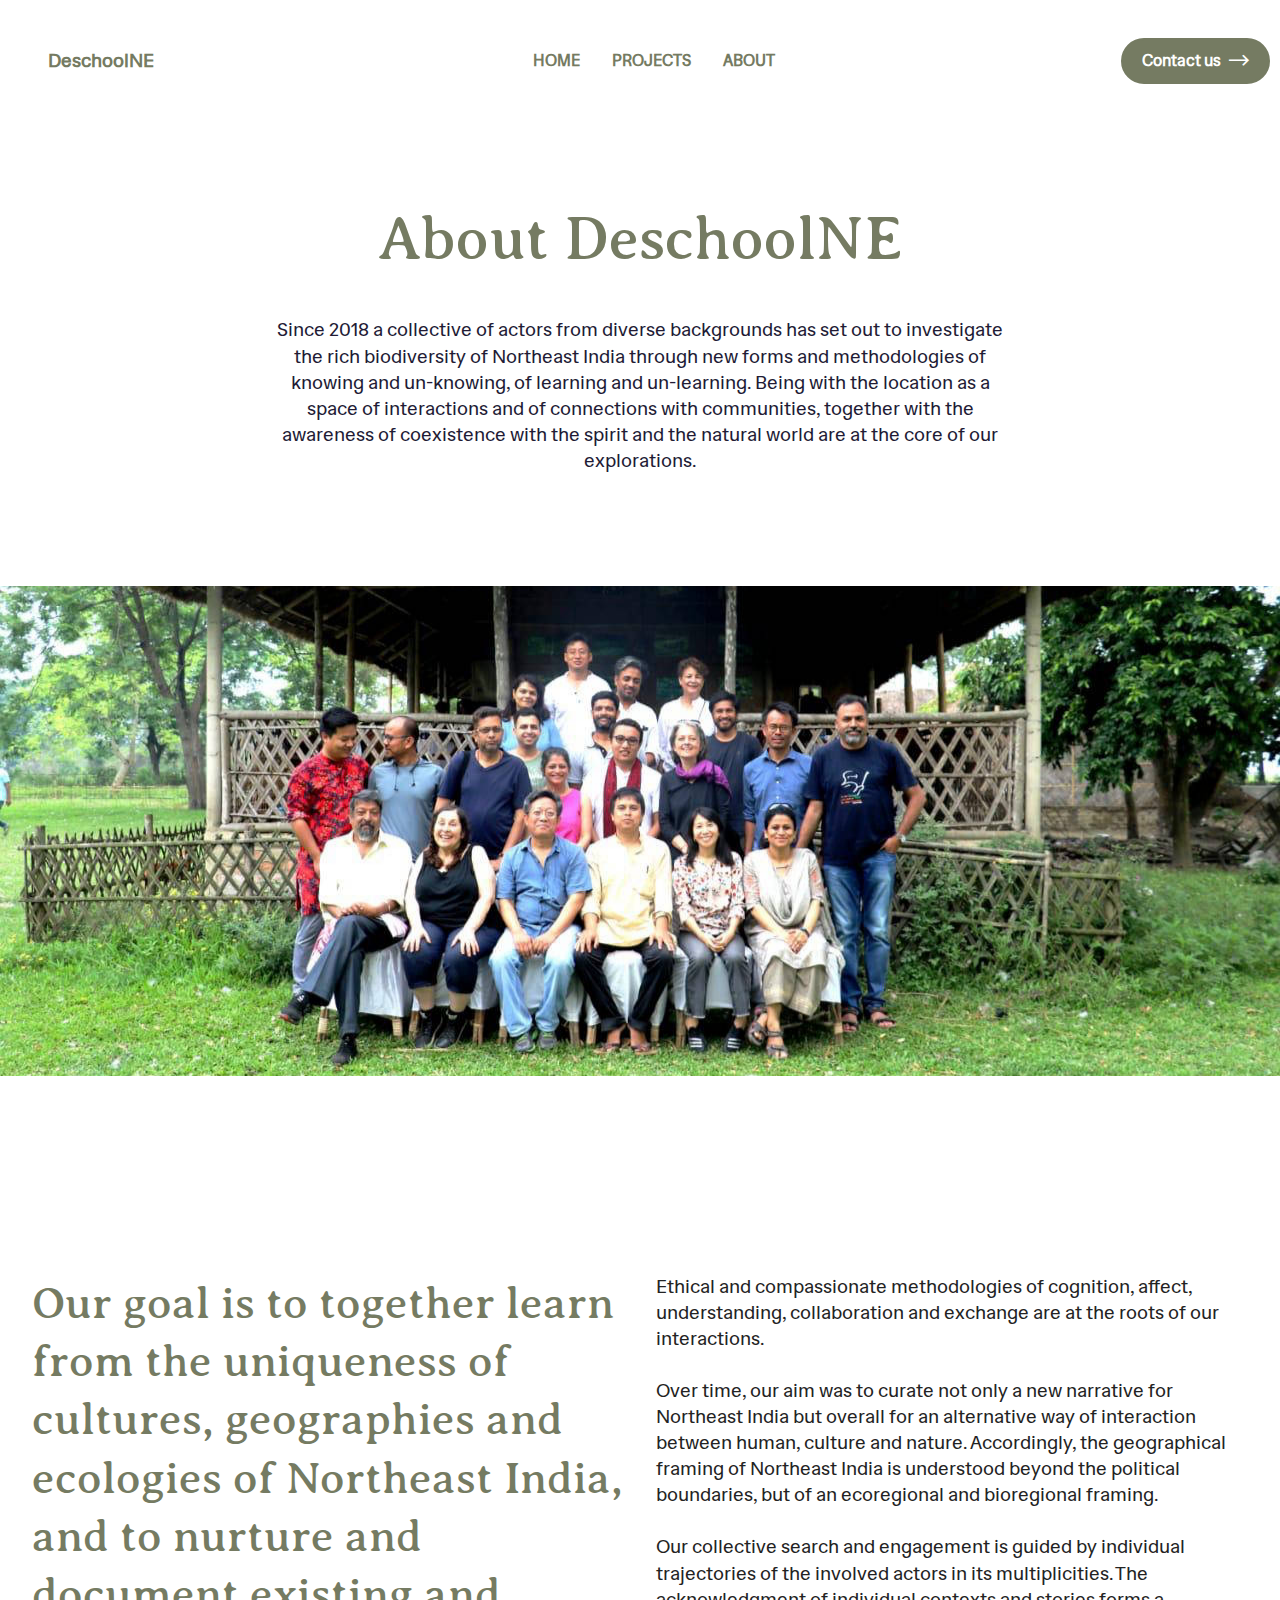
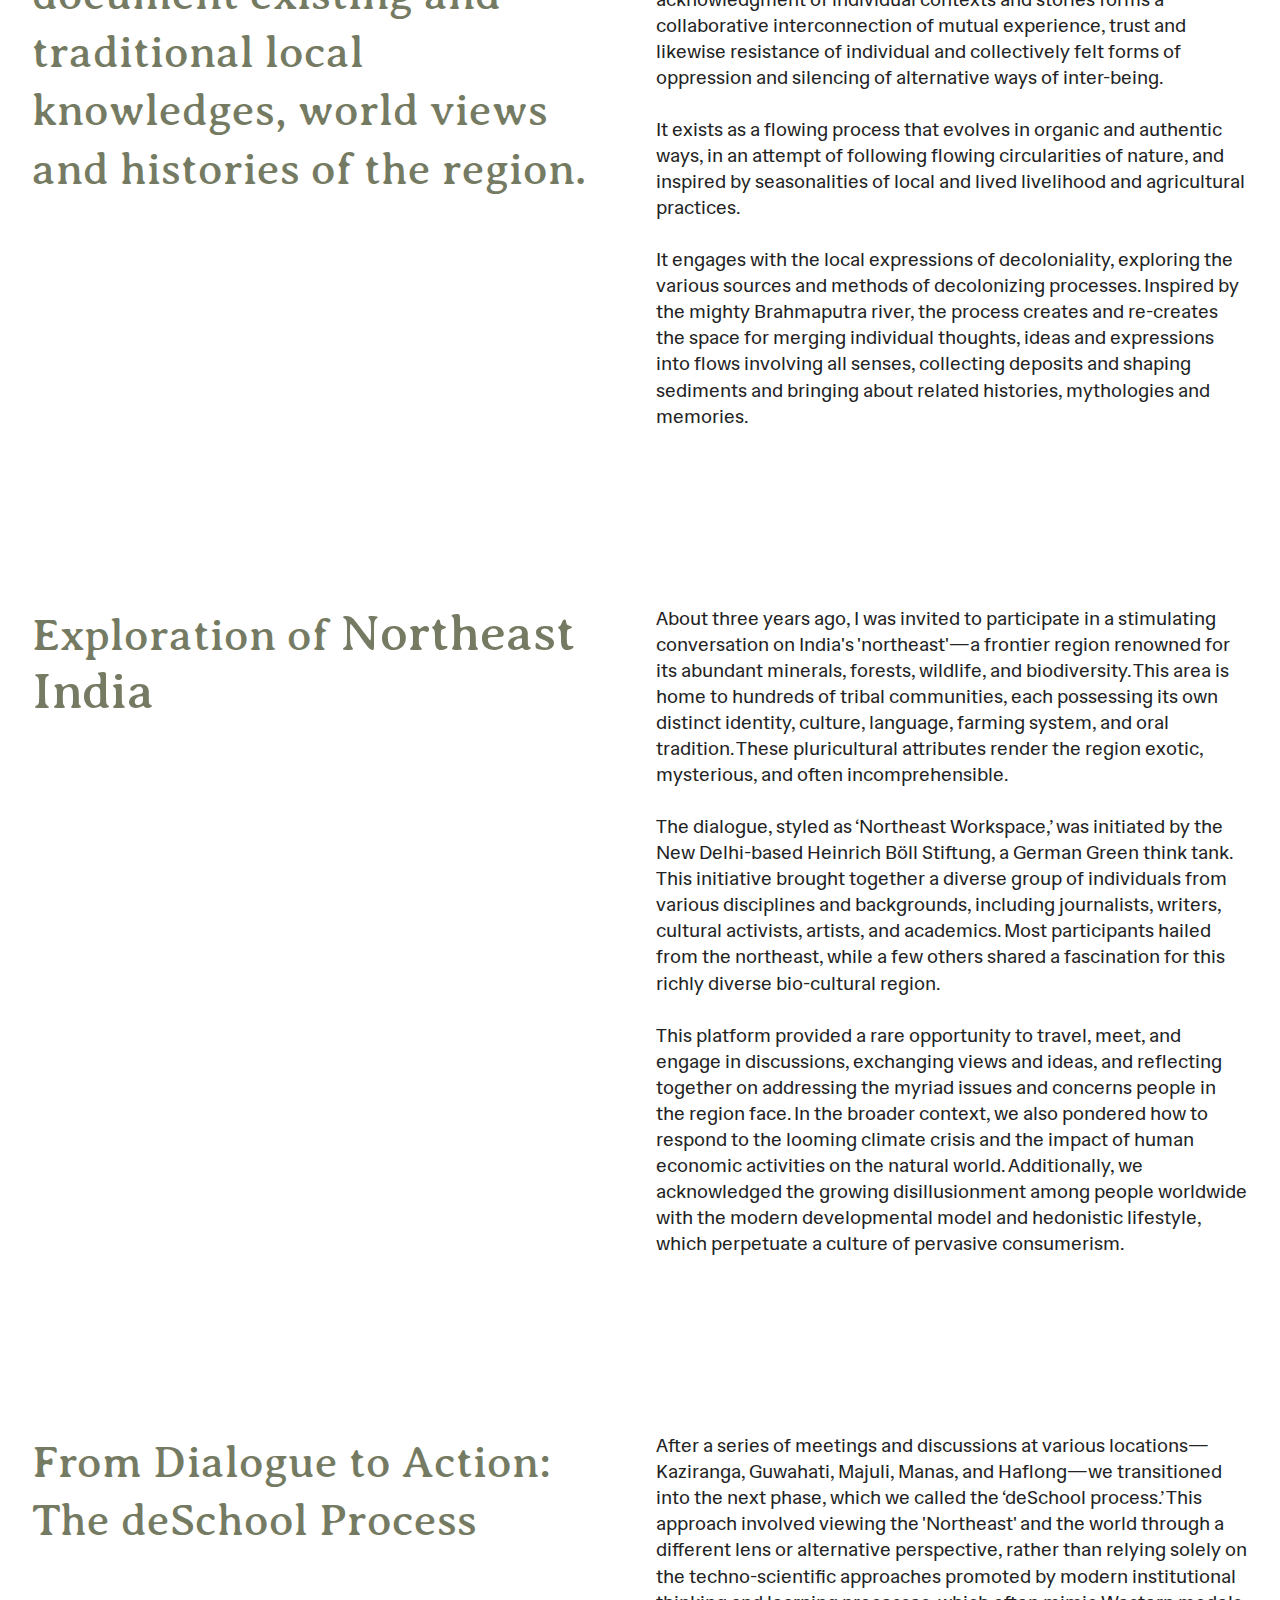
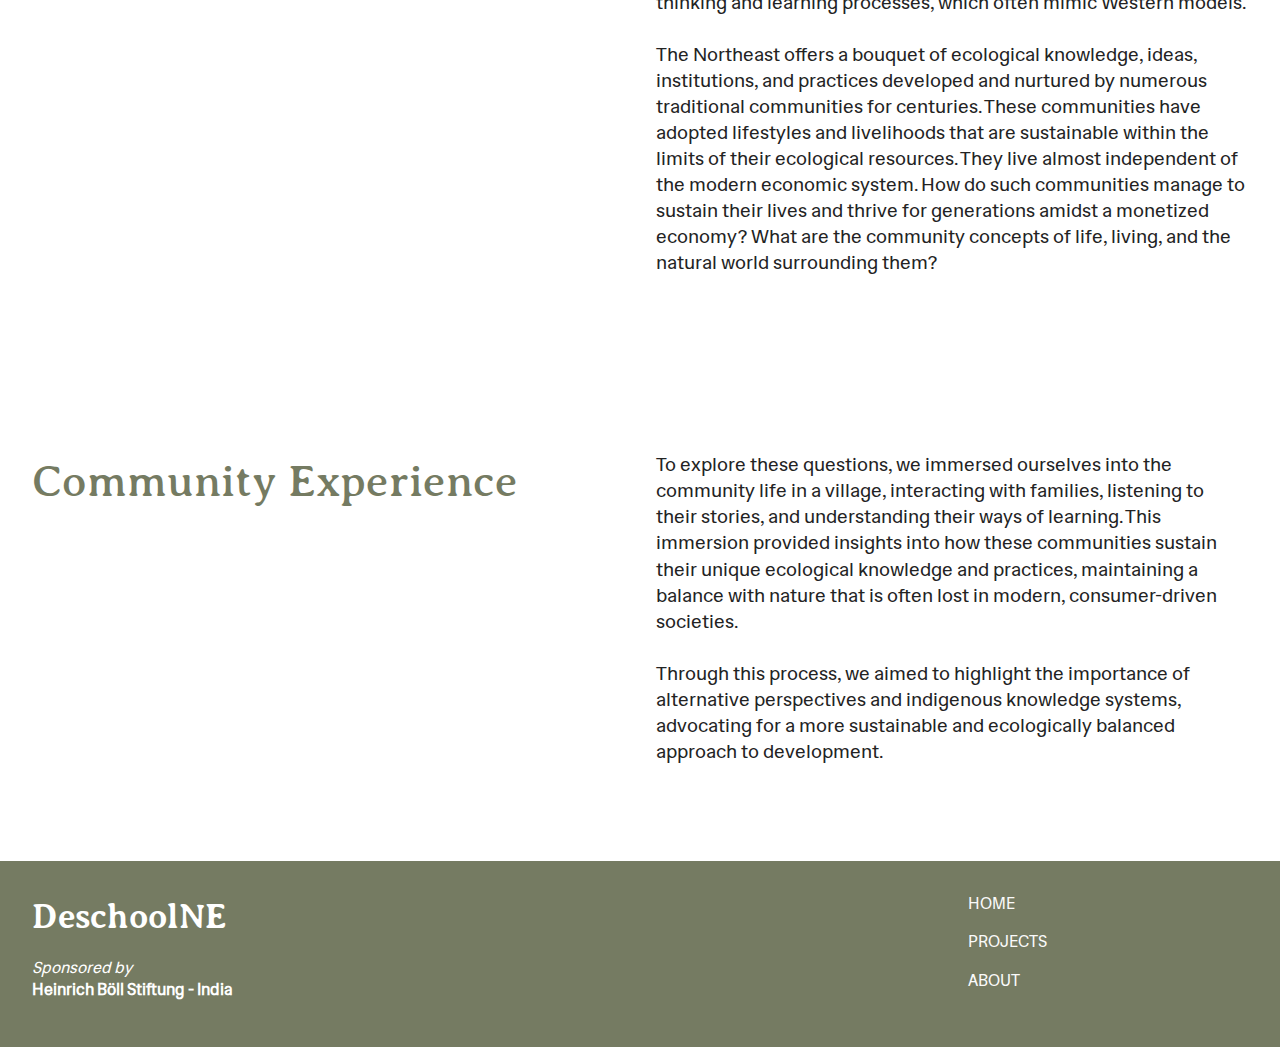
==== about.html @ 97735ce9 "uploaded new changes" ====
<!DOCTYPE html>
<html  >
<head>
  
  <meta charset="UTF-8">
  <meta http-equiv="X-UA-Compatible" content="IE=edge">
  
  <meta name="viewport" content="width=device-width, initial-scale=1, minimum-scale=1">
  <link rel="shortcut icon" href="assets/images/logo.png" type="image/x-icon">
  <meta name="description" content="">
  
  
  <title>About</title>
  <link rel="stylesheet" href="assets/web/assets/mobirise-icons2/mobirise2.css">
  <link rel="stylesheet" href="assets/bootstrap/css/bootstrap.min.css">
  <link rel="stylesheet" href="assets/bootstrap/css/bootstrap-grid.min.css">
  <link rel="stylesheet" href="assets/bootstrap/css/bootstrap-reboot.min.css">
  <link rel="stylesheet" href="assets/parallax/jarallax.css">
  <link rel="stylesheet" href="assets/dropdown/css/style.css">
  <link rel="stylesheet" href="assets/socicon/css/styles.css">
  <link rel="stylesheet" href="assets/theme/css/style.css">
  <link rel="preload" href="https://fonts.googleapis.com/css?family=Averia+Serif+Libre:300,300i,400,400i,700,700i&display=swap" as="style" onload="this.onload=null;this.rel='stylesheet'">
  <noscript><link rel="stylesheet" href="https://fonts.googleapis.com/css?family=Averia+Serif+Libre:300,300i,400,400i,700,700i&display=swap"></noscript>
  <link rel="preload" href="https://fonts.googleapis.com/css?family=Hedvig+Letters+Sans:400&display=swap" as="style" onload="this.onload=null;this.rel='stylesheet'">
  <noscript><link rel="stylesheet" href="https://fonts.googleapis.com/css?family=Hedvig+Letters+Sans:400&display=swap"></noscript>
  <link rel="preload" as="style" href="assets/mobirise/css/mbr-additional.css?v=WSShFH"><link rel="stylesheet" href="assets/mobirise/css/mbr-additional.css?v=WSShFH" type="text/css">

  
  
  
</head>
<body>
  
  <section data-bs-version="5.1" class="talkm5 menu menu5 cid-unMEjwubYv" once="menu" id="menu1-1e">
	

	<nav class="navbar navbar-dropdown navbar-expand-lg">
		<div class="container">
			<div class="navbar-brand">
				
				<span class="navbar-caption-wrap"><a class="navbar-caption text-success text-primary display-7" href="index.html">DeschoolNE</a></span>
			</div>
			<button class="navbar-toggler" type="button" data-toggle="collapse" data-bs-toggle="collapse" data-target="#navbarSupportedContent" data-bs-target="#navbarSupportedContent" aria-controls="navbarNavAltMarkup" aria-expanded="false" aria-label="Toggle navigation">
				<div class="hamburger">
					<span></span>
					<span></span>
					<span></span>
					<span></span>
				</div>
			</button>
			<div class="collapse navbar-collapse" id="navbarSupportedContent">
				<ul class="navbar-nav nav-dropdown" data-app-modern-menu="true"><li class="nav-item">
						<a class="nav-link link text-success text-primary display-4" href="index.html">HOME<br></a>
					</li>
					<li class="nav-item">
						<a class="nav-link link text-success text-primary display-4" href="index.html#pricing2-k" aria-expanded="false">PROJECTS</a>
					</li>
					<li class="nav-item">
						<a class="nav-link link text-success text-primary display-4" href="about.html">ABOUT</a>
					</li></ul>
				<div class="navbar-buttons mbr-section-btn"><a class="btn btn-sm btn-success display-4" href="#"><span class="mobi-mbri mobi-mbri-right mbr-iconfont mbr-iconfont-btn"></span> Contact us</a></div>
			</div>
		</div>
	</nav>
</section>

<section data-bs-version="5.1" class="talkm5 header2 cid-unMEjxcVAx" id="header2-1f">
	
	
	
	<div class="container-fluid">
		<div class="row">
			<div class="content-wrap col-12 col-md-12 col-lg-10 col-xl-8">
				<h1 class="mbr-section-title mbr-fonts-style mbr-white mb-5 display-1">About DeschoolNE</h1>
				
				<p class="mbr-fonts-style mbr-text mbr-white mb-4 display-7">
					Since 2018 a collective of actors from diverse backgrounds has set out to investigate the rich biodiversity of Northeast India through new forms and methodologies of knowing and un-knowing, of learning and un-learning.&nbsp;Being with the location as a space of interactions and of connections with communities, together with the awareness of coexistence with the spirit and the natural world are at the core of our explorations.</p>
				
			</div>
		</div>
	</div>
</section>

<section data-bs-version="5.1" class="header16 cid-unMGIbkexO mbr-parallax-background" id="header17-22">
  
  
  <div class="container-fluid">
    <div class="row">
      <div class="content-wrap col-12 col-md-10">
        
        
        
        
      </div>
    </div>
  </div>
</section>

<section data-bs-version="5.1" class="content10 cid-unMFx2NEsP" id="content10-21">
    
    <div class="container-fluid">
        <div class="row justify-content-center">
            <div class="col-12 col-md">
                
                <h6 class="mbr-section-subtitle mbr-fonts-style mb-4 display-2">Our goal is to together learn from the uniqueness of cultures, geographies and ecologies of Northeast India, and to nurture and document existing and traditional local knowledges, world views and histories of the region.&nbsp;</h6>
            </div>
            <div class="col-md-12 col-lg-6">
                <p class="mbr-text mbr-fonts-style display-7">Ethical and compassionate methodologies of cognition, affect, understanding, collaboration and exchange are at the roots of our interactions. <br><br>Over time, our aim was to curate not only a new narrative for Northeast India but overall for an alternative way of interaction between human, culture and nature. Accordingly, the geographical framing of Northeast India is understood beyond the political boundaries, but of an ecoregional and bioregional framing.&nbsp;<br><br>Our collective search and engagement is guided by individual trajectories of the involved actors in its multiplicities. The acknowledgment of individual contexts and stories forms a collaborative interconnection of mutual experience, trust and likewise resistance of individual and collectively felt forms of oppression and silencing of alternative ways of inter-being. <br><br>It exists as a flowing process that evolves in organic and authentic ways, in an attempt of following flowing circularities of nature, and inspired by seasonalities of local and lived livelihood and agricultural practices. <br><br>It engages with the local expressions of decoloniality, exploring the various sources and methods of decolonizing processes. Inspired by the mighty Brahmaputra river, the process creates and re-creates the space for merging individual thoughts, ideas and expressions into flows involving all senses, collecting deposits and shaping sediments and bringing about related histories, mythologies and memories.<br></p>
            </div>
        </div>
    </div>
</section>

<section data-bs-version="5.1" class="content10 cid-unN8l5dOxV" id="content10-24">
    
    <div class="container-fluid">
        <div class="row justify-content-center">
            <div class="col-12 col-md">
                
                <h6 class="mbr-section-subtitle mbr-fonts-style mb-4 display-2"><div>Exploration of&nbsp;<span style="font-size: 3.2rem;">Northeast India</span></div><br><div><span style="font-size: 3.2rem;"><br></span></div></h6>
            </div>
            <div class="col-md-12 col-lg-6">
                <p class="mbr-text mbr-fonts-style display-7">About three years ago, I was invited to participate in a stimulating conversation on India's 'northeast'—a frontier region renowned for its abundant minerals, forests, wildlife, and biodiversity. This area is home to hundreds of tribal communities, each possessing its own distinct identity, culture, language, farming system, and oral tradition. These pluricultural attributes render the region exotic, mysterious, and often incomprehensible.<br><br>The dialogue, styled as ‘Northeast Workspace,’ was initiated by the New Delhi-based Heinrich Böll Stiftung, a German Green think tank. This initiative brought together a diverse group of individuals from various disciplines and backgrounds, including journalists, writers, cultural activists, artists, and academics. Most participants hailed from the northeast, while a few others shared a fascination for this richly diverse bio-cultural region.<br><br>This platform provided a rare opportunity to travel, meet, and engage in discussions, exchanging views and ideas, and reflecting together on addressing the myriad issues and concerns people in the region face. In the broader context, we also pondered how to respond to the looming climate crisis and the impact of human economic activities on the natural world. Additionally, we acknowledged the growing disillusionment among people worldwide with the modern developmental model and hedonistic lifestyle, which perpetuate a culture of pervasive consumerism.<br></p>
            </div>
        </div>
    </div>
</section>

<section data-bs-version="5.1" class="content10 cid-unNZJAFTvE" id="content10-26">
    
    <div class="container-fluid">
        <div class="row justify-content-center">
            <div class="col-12 col-md">
                
                <h6 class="mbr-section-subtitle mbr-fonts-style mb-4 display-2">From Dialogue to Action: <br>The deSchool Process</h6>
            </div>
            <div class="col-md-12 col-lg-6">
                <p class="mbr-text mbr-fonts-style display-7">After a series of meetings and discussions at various locations—Kaziranga, Guwahati, Majuli, Manas, and Haflong—we transitioned into the next phase, which we called the ‘deSchool process.’ This approach involved viewing the 'Northeast' and the world through a different lens or alternative perspective, rather than relying solely on the techno-scientific approaches promoted by modern institutional thinking and learning processes, which often mimic Western models.<br><br>The Northeast offers a bouquet of ecological knowledge, ideas, institutions, and practices developed and nurtured by numerous traditional communities for centuries. These communities have adopted lifestyles and livelihoods that are sustainable within the limits of their ecological resources. They live almost independent of the modern economic system. How do such communities manage to sustain their lives and thrive for generations amidst a monetized economy? What are the community concepts of life, living, and the natural world surrounding them?<br></p>
            </div>
        </div>
    </div>
</section>

<section data-bs-version="5.1" class="content10 cid-unO00H7Xbt" id="content10-27">
    
    <div class="container-fluid">
        <div class="row justify-content-center">
            <div class="col-12 col-md">
                
                <h6 class="mbr-section-subtitle mbr-fonts-style mb-4 display-2">Community Experience</h6>
            </div>
            <div class="col-md-12 col-lg-6">
                <p class="mbr-text mbr-fonts-style display-7">To explore these questions, we immersed ourselves into the community life in a village, interacting with families, listening to their stories, and understanding their ways of learning. This immersion provided insights into how these communities sustain their unique ecological knowledge and practices, maintaining a balance with nature that is often lost in modern, consumer-driven societies.<br><br>Through this process, we aimed to highlight the importance of alternative perspectives and indigenous knowledge systems, advocating for a more sustainable and ecologically balanced approach to development.<br></p>
            </div>
        </div>
    </div>
</section>

<section data-bs-version="5.1" class="talkm5 footer1 cid-unMEjAmW4T" once="footers" id="footer1-1o">

	

	
	

	<div class="container-fluid">
		<div class="row">
			<div class="col-12 col-lg-3 col-md-6 card">
				<div class="content-wrapper">
					<div class="title-wrapper">
						<div class="title-wrap">
							
							<h2 class="mbr-section-title mbr-fonts-style display-5">
								<strong>DeschoolNE</strong></h2>
						</div>
					</div>
					<p class="copyright mbr-fonts-style display-4"><em>Sponsored by</em>&nbsp;&nbsp;<br><strong>Heinrich Böll Stiftung - India</strong></p>
				</div>
				<div class="social-wrapper">
					<div class="social-wrap">
						
						
						
						
					</div>
				</div>
			</div>
			<div class="col-12 col-lg-3 col-md-6">
				<div class="list-wrapper">
					
					<ul class="list mbr-fonts-style display-4">
						<li class="item-wrap"><br></li>
					</ul>
				</div>
			</div>
			<div class="col-12 col-lg-3 col-md-6">
				<div class="list-wrapper">
					
					<ul class="list mbr-fonts-style display-4">
						<li class="item-wrap"><br></li>
					</ul>
				</div>
			</div>
			<div class="col-12 col-lg-3 col-md-6">
				<div class="list-wrapper">
					
					<ul class="list mbr-fonts-style display-4">
						<li class="item-wrap"><a href="index.html" class="text-white">HOME</a> </li><li class="item-wrap">       <a href="index.html#pricing2-k" class="text-white">PROJECTS</a> </li><li class="item-wrap">     <a href="about.html" class="text-white">ABOUT </a></li><li class="item-wrap"><br></li>
					</ul>
				</div>
			</div>

		</div>
	</div>
</section>


<script src="assets/bootstrap/js/bootstrap.bundle.min.js"></script>
  <script src="assets/parallax/jarallax.js"></script>
  <script src="assets/smoothscroll/smooth-scroll.js"></script>
  <script src="assets/ytplayer/index.js"></script>
  <script src="assets/dropdown/js/navbar-dropdown.js"></script>
  <script src="assets/theme/js/script.js"></script>
  
  
  
</body>
</html>
---- assets/web/assets/mobirise-icons2/mobirise2.css ----
@font-face {
  font-family: 'Moririse2';
  font-display: swap;
  src:  url('mobirise2.eot?f2bix4');
  src:  url('mobirise2.eot?f2bix4#iefix') format('embedded-opentype'),
    url('mobirise2.ttf?f2bix4') format('truetype'),
    url('mobirise2.woff?f2bix4') format('woff'),
    url('mobirise2.svg?f2bix4#mobirise2') format('svg');
  font-weight: normal;
  font-style: normal;
}

[class^="mobi-"], [class*=" mobi-"] {
  /* use !important to prevent issues with browser extensions that change fonts */
  font-family: 'Moririse2' !important;
  speak: none;
  font-style: normal;
  font-weight: normal;
  font-variant: normal;
  text-transform: none;
  line-height: 1;

  /* Better Font Rendering =========== */
  -webkit-font-smoothing: antialiased;
  -moz-osx-font-smoothing: grayscale;
}

.mobi-mbri-add-submenu:before {
  content: "\e900";
}
.mobi-mbri-alert:before {
  content: "\e901";
}
.mobi-mbri-align-center:before {
  content: "\e902";
}
.mobi-mbri-align-justify:before {
  content: "\e903";
}
.mobi-mbri-align-left:before {
  content: "\e904";
}
.mobi-mbri-align-right:before {
  content: "\e905";
}
.mobi-mbri-android:before {
  content: "\e906";
}
.mobi-mbri-apple:before {
  content: "\e907";
}
.mobi-mbri-arrow-down:before {
  content: "\e908";
}
.mobi-mbri-arrow-next:before {
  content: "\e909";
}
.mobi-mbri-arrow-prev:before {
  content: "\e90a";
}
.mobi-mbri-arrow-up:before {
  content: "\e90b";
}
.mobi-mbri-bold:before {
  content: "\e90c";
}
.mobi-mbri-bookmark:before {
  content: "\e90d";
}
.mobi-mbri-bootstrap:before {
  content: "\e90e";
}
.mobi-mbri-briefcase:before {
  content: "\e90f";
}
.mobi-mbri-browse:before {
  content: "\e910";
}
.mobi-mbri-bulleted-list:before {
  content: "\e911";
}
.mobi-mbri-calendar:before {
  content: "\e912";
}
.mobi-mbri-camera:before {
  content: "\e913";
}
.mobi-mbri-cart-add:before {
  content: "\e914";
}
.mobi-mbri-cart-full:before {
  content: "\e915";
}
.mobi-mbri-cash:before {
  content: "\e916";
}
.mobi-mbri-change-style:before {
  content: "\e917";
}
.mobi-mbri-chat:before {
  content: "\e918";
}
.mobi-mbri-clock:before {
  content: "\e919";
}
.mobi-mbri-close:before {
  content: "\e91a";
}
.mobi-mbri-cloud:before {
  content: "\e91b";
}
.mobi-mbri-code:before {
  content: "\e91c";
}
.mobi-mbri-contact-form:before {
  content: "\e91d";
}
.mobi-mbri-credit-card:before {
  content: "\e91e";
}
.mobi-mbri-cursor-click:before {
  content: "\e91f";
}
.mobi-mbri-cust-feedback:before {
  content: "\e920";
}
.mobi-mbri-database:before {
  content: "\e921";
}
.mobi-mbri-delivery:before {
  content: "\e922";
}
.mobi-mbri-desktop:before {
  content: "\e923";
}
.mobi-mbri-devices:before {
  content: "\e924";
}
.mobi-mbri-down:before {
  content: "\e925";
}
.mobi-mbri-download-2:before {
  content: "\e926";
}
.mobi-mbri-download:before {
  content: "\e927";
}
.mobi-mbri-drag-n-drop-2:before {
  content: "\e928";
}
.mobi-mbri-drag-n-drop:before {
  content: "\e929";
}
.mobi-mbri-edit-2:before {
  content: "\e92a";
}
.mobi-mbri-edit:before {
  content: "\e92b";
}
.mobi-mbri-error:before {
  content: "\e92c";
}
.mobi-mbri-extension:before {
  content: "\e92d";
}
.mobi-mbri-features:before {
  content: "\e92e";
}
.mobi-mbri-file:before {
  content: "\e92f";
}
.mobi-mbri-flag:before {
  content: "\e930";
}
.mobi-mbri-folder:before {
  content: "\e931";
}
.mobi-mbri-gift:before {
  content: "\e932";
}
.mobi-mbri-github:before {
  content: "\e933";
}
.mobi-mbri-globe-2:before {
  content: "\e934";
}
.mobi-mbri-globe:before {
  content: "\e935";
}
.mobi-mbri-growing-chart:before {
  content: "\e936";
}
.mobi-mbri-hearth:before {
  content: "\e937";
}
.mobi-mbri-help:before {
  content: "\e938";
}
.mobi-mbri-home:before {
  content: "\e939";
}
.mobi-mbri-hot-cup:before {
  content: "\e93a";
}
.mobi-mbri-idea:before {
  content: "\e93b";
}
.mobi-mbri-image-gallery:before {
  content: "\e93c";
}
.mobi-mbri-image-slider:before {
  content: "\e93d";
}
.mobi-mbri-info:before {
  content: "\e93e";
}
.mobi-mbri-italic:before {
  content: "\e93f";
}
.mobi-mbri-key:before {
  content: "\e940";
}
.mobi-mbri-laptop:before {
  content: "\e941";
}
.mobi-mbri-layers:before {
  content: "\e942";
}
.mobi-mbri-left-right:before {
  content: "\e943";
}
.mobi-mbri-left:before {
  content: "\e944";
}
.mobi-mbri-letter:before {
  content: "\e945";
}
.mobi-mbri-like:before {
  content: "\e946";
}
.mobi-mbri-link:before {
  content: "\e947";
}
.mobi-mbri-lock:before {
  content: "\e948";
}
.mobi-mbri-login:before {
  content: "\e949";
}
.mobi-mbri-logout:before {
  content: "\e94a";
}
.mobi-mbri-magic-stick:before {
  content: "\e94b";
}
.mobi-mbri-map-pin:before {
  content: "\e94c";
}
.mobi-mbri-menu:before {
  content: "\e94d";
}
.mobi-mbri-mobile-2:before {
  content: "\e94e";
}
.mobi-mbri-mobile-horizontal:before {
  content: "\e94f";
}
.mobi-mbri-mobile:before {
  content: "\e950";
}
.mobi-mbri-mobirise:before {
  content: "\e951";
}
.mobi-mbri-more-horizontal:before {
  content: "\e952";
}
.mobi-mbri-more-vertical:before {
  content: "\e953";
}
.mobi-mbri-music:before {
  content: "\e954";
}
.mobi-mbri-new-file:before {
  content: "\e955";
}
.mobi-mbri-numbered-list:before {
  content: "\e956";
}
.mobi-mbri-opened-folder:before {
  content: "\e957";
}
.mobi-mbri-pages:before {
  content: "\e958";
}
.mobi-mbri-paper-plane:before {
  content: "\e959";
}
.mobi-mbri-paperclip:before {
  content: "\e95a";
}
.mobi-mbri-phone:before {
  content: "\e95b";
}
.mobi-mbri-photo:before {
  content: "\e95c";
}
.mobi-mbri-photos:before {
  content: "\e95d";
}
.mobi-mbri-pin:before {
  content: "\e95e";
}
.mobi-mbri-play:before {
  content: "\e95f";
}
.mobi-mbri-plus:before {
  content: "\e960";
}
.mobi-mbri-preview:before {
  content: "\e961";
}
.mobi-mbri-print:before {
  content: "\e962";
}
.mobi-mbri-protect:before {
  content: "\e963";
}
.mobi-mbri-question:before {
  content: "\e964";
}
.mobi-mbri-quote-left:before {
  content: "\e965";
}
.mobi-mbri-quote-right:before {
  content: "\e966";
}
.mobi-mbri-redo:before {
  content: "\e967";
}
.mobi-mbri-refresh:before {
  content: "\e968";
}
.mobi-mbri-responsive-2:before {
  content: "\e969";
}
.mobi-mbri-responsive:before {
  content: "\e96a";
}
.mobi-mbri-right:before {
  content: "\e96b";
}
.mobi-mbri-rocket:before {
  content: "\e96c";
}
.mobi-mbri-sad-face:before {
  content: "\e96d";
}
.mobi-mbri-sale:before {
  content: "\e96e";
}
.mobi-mbri-save:before {
  content: "\e96f";
}
.mobi-mbri-search:before {
  content: "\e970";
}
.mobi-mbri-setting-2:before {
  content: "\e971";
}
.mobi-mbri-setting-3:before {
  content: "\e972";
}
.mobi-mbri-setting:before {
  content: "\e973";
}
.mobi-mbri-share:before {
  content: "\e974";
}
.mobi-mbri-shopping-bag:before {
  content: "\e975";
}
.mobi-mbri-shopping-basket:before {
  content: "\e976";
}
.mobi-mbri-shopping-cart:before {
  content: "\e977";
}
.mobi-mbri-sites:before {
  content: "\e978";
}
.mobi-mbri-smile-face:before {
  content: "\e979";
}
.mobi-mbri-speed:before {
  content: "\e97a";
}
.mobi-mbri-star:before {
  content: "\e97b";
}
.mobi-mbri-success:before {
  content: "\e97c";
}
.mobi-mbri-sun:before {
  content: "\e97d";
}
.mobi-mbri-sun2:before {
  content: "\e97e";
}
.mobi-mbri-tablet-vertical:before {
  content: "\e97f";
}
.mobi-mbri-tablet:before {
  content: "\e980";
}
.mobi-mbri-target:before {
  content: "\e981";
}
.mobi-mbri-timer:before {
  content: "\e982";
}
.mobi-mbri-to-ftp:before {
  content: "\e983";
}
.mobi-mbri-to-local-drive:before {
  content: "\e984";
}
.mobi-mbri-touch-swipe:before {
  content: "\e985";
}
.mobi-mbri-touch:before {
  content: "\e986";
}
.mobi-mbri-trash:before {
  content: "\e987";
}
.mobi-mbri-underline:before {
  content: "\e988";
}
.mobi-mbri-undo:before {
  content: "\e989";
}
.mobi-mbri-unlink:before {
  content: "\e98a";
}
.mobi-mbri-unlock:before {
  content: "\e98b";
}
.mobi-mbri-up-down:before {
  content: "\e98c";
}
.mobi-mbri-up:before {
  content: "\e98d";
}
.mobi-mbri-update:before {
  content: "\e98e";
}
.mobi-mbri-upload-2:before {
  content: "\e98f";
}
.mobi-mbri-upload:before {
  content: "\e990";
}
.mobi-mbri-user-2:before {
  content: "\e991";
}
.mobi-mbri-user:before {
  content: "\e992";
}
.mobi-mbri-users:before {
  content: "\e993";
}
.mobi-mbri-video-play:before {
  content: "\e994";
}
.mobi-mbri-video:before {
  content: "\e995";
}
.mobi-mbri-watch:before {
  content: "\e996";
}
.mobi-mbri-website-theme-2:before {
  content: "\e997";
}
.mobi-mbri-website-theme:before {
  content: "\e998";
}
.mobi-mbri-wifi:before {
  content: "\e999";
}
.mobi-mbri-windows:before {
  content: "\e99a";
}
.mobi-mbri-zoom-in:before {
  content: "\e99b";
}
.mobi-mbri-zoom-out:before {
  content: "\e99c";
}
---- assets/parallax/jarallax.css ----
.jarallax {
    position: relative;
    z-index: 0;
}
.jarallax > .jarallax-img {
    position: absolute;
    object-fit: cover;
    /* support for plugin https://github.com/bfred-it/object-fit-images */
    font-family: 'object-fit: cover;';
    top: 0;
    left: 0;
    width: 100%;
    height: 100%;
    z-index: -1;
}
---- assets/dropdown/css/style.css ----
.navbar-dropdown {
  left: 0;
  padding: 0;
  position: absolute;
  right: 0;
  top: 0;
  transition: all 0.45s ease;
  z-index: 1030;
  background: #282828; }
  .navbar-dropdown .navbar-logo {
    margin-right: 0.8rem;
    transition: margin 0.3s ease-in-out;
    vertical-align: middle; }
    .navbar-dropdown .navbar-logo img {
      height: 3.125rem;
      transition: all 0.3s ease-in-out; }
    .navbar-dropdown .navbar-logo.mbr-iconfont {
      font-size: 3.125rem;
      line-height: 3.125rem; }
  .navbar-dropdown .navbar-caption {
    font-weight: 700;
    white-space: normal;
    vertical-align: -4px;
    line-height: 3.125rem !important; }
    .navbar-dropdown .navbar-caption, .navbar-dropdown .navbar-caption:hover {
      color: inherit;
      text-decoration: none; }
  .navbar-dropdown .mbr-iconfont + .navbar-caption {
    vertical-align: -1px; }
  .navbar-dropdown.navbar-fixed-top {
    position: fixed; }
  .navbar-dropdown .navbar-brand span {
    vertical-align: -4px; }
  .navbar-dropdown.bg-color.transparent {
    background: none; }
  .navbar-dropdown.navbar-short .navbar-brand {
    padding: 0.625rem 0; }
    .navbar-dropdown.navbar-short .navbar-brand span {
      vertical-align: -1px; }
  .navbar-dropdown.navbar-short .navbar-caption {
    line-height: 2.375rem !important;
    vertical-align: -2px; }
  .navbar-dropdown.navbar-short .navbar-logo {
    margin-right: 0.5rem; }
    .navbar-dropdown.navbar-short .navbar-logo img {
      height: 2.375rem; }
    .navbar-dropdown.navbar-short .navbar-logo.mbr-iconfont {
      font-size: 2.375rem;
      line-height: 2.375rem; }
  .navbar-dropdown.navbar-short .mbr-table-cell {
    height: 3.625rem; }
  .navbar-dropdown .navbar-close {
    left: 0.6875rem;
    position: fixed;
    top: 0.75rem;
    z-index: 1000; }
  .navbar-dropdown .hamburger-icon {
    content: "";
    display: inline-block;
    vertical-align: middle;
    width: 16px;
    -webkit-box-shadow: 0 -6px 0 1px #282828,0 0 0 1px #282828,0 6px 0 1px #282828;
    -moz-box-shadow: 0 -6px 0 1px #282828,0 0 0 1px #282828,0 6px 0 1px #282828;
    box-shadow: 0 -6px 0 1px #282828,0 0 0 1px #282828,0 6px 0 1px #282828; }

.dropdown-menu .dropdown-toggle[data-toggle="dropdown-submenu"]::after {
  border-bottom: 0.35em solid transparent;
  border-left: 0.35em solid;
  border-right: 0;
  border-top: 0.35em solid transparent;
  margin-left: 0.3rem; }

.dropdown-menu .dropdown-item:focus {
  outline: 0; }

.nav-dropdown {
  font-size: 0.75rem;
  font-weight: 500;
  height: auto !important; }
  .nav-dropdown .nav-btn {
    padding-left: 1rem; }
  .nav-dropdown .link {
    margin: .667em 1.667em;
    font-weight: 500;
    padding: 0;
    transition: color .2s ease-in-out; }
    .nav-dropdown .link.dropdown-toggle {
      margin-right: 2.583em; }
      .nav-dropdown .link.dropdown-toggle::after {
        margin-left: .25rem;
        border-top: 0.35em solid;
        border-right: 0.35em solid transparent;
        border-left: 0.35em solid transparent;
        border-bottom: 0; }
      .nav-dropdown .link.dropdown-toggle[aria-expanded="true"] {
        margin: 0;
        padding: 0.667em 3.263em  0.667em 1.667em; }
  .nav-dropdown .link::after,
  .nav-dropdown .dropdown-item::after {
    color: inherit; }
  .nav-dropdown .btn {
    font-size: 0.75rem;
    font-weight: 700;
    letter-spacing: 0;
    margin-bottom: 0;
    padding-left: 1.25rem;
    padding-right: 1.25rem; }
  .nav-dropdown .dropdown-menu {
    border-radius: 0;
    border: 0;
    left: 0;
    margin: 0;
    padding-bottom: 1.25rem;
    padding-top: 1.25rem;
    position: relative; }
  .nav-dropdown .dropdown-submenu {
    margin-left: 0.125rem;
    top: 0; }
  .nav-dropdown .dropdown-item {
    font-weight: 500;
    line-height: 2;
    padding: 0.3846em 4.615em 0.3846em 1.5385em;
    position: relative;
    transition: color .2s ease-in-out, background-color .2s ease-in-out; }
    .nav-dropdown .dropdown-item::after {
      margin-top: -0.3077em;
      position: absolute;
      right: 1.1538em;
      top: 50%; }
    .nav-dropdown .dropdown-item:focus, .nav-dropdown .dropdown-item:hover {
      background: none; }

@media (max-width: 767px) {
  .nav-dropdown.navbar-toggleable-sm {
    bottom: 0;
    display: none;
    left: 0;
    overflow-x: hidden;
    position: fixed;
    top: 0;
    transform: translateX(-100%);
    -ms-transform: translateX(-100%);
    -webkit-transform: translateX(-100%);
    width: 18.75rem;
    z-index: 999; } }
.nav-dropdown.navbar-toggleable-xl {
  bottom: 0;
  display: none;
  left: 0;
  overflow-x: hidden;
  position: fixed;
  top: 0;
  transform: translateX(-100%);
  -ms-transform: translateX(-100%);
  -webkit-transform: translateX(-100%);
  width: 18.75rem;
  z-index: 999; }

.nav-dropdown-sm {
  display: block !important;
  overflow-x: hidden;
  overflow: auto;
  padding-top: 3.875rem; }
  .nav-dropdown-sm::after {
    content: "";
    display: block;
    height: 3rem;
    width: 100%; }
  .nav-dropdown-sm.collapse.in ~ .navbar-close {
    display: block !important; }
  .nav-dropdown-sm.collapsing, .nav-dropdown-sm.collapse.in {
    transform: translateX(0);
    -ms-transform: translateX(0);
    -webkit-transform: translateX(0);
    transition: all 0.25s ease-out;
    -webkit-transition: all 0.25s ease-out;
    background: #282828; }
  .nav-dropdown-sm.collapsing[aria-expanded="false"] {
    transform: translateX(-100%);
    -ms-transform: translateX(-100%);
    -webkit-transform: translateX(-100%); }
  .nav-dropdown-sm .nav-item {
    display: block;
    margin-left: 0 !important;
    padding-left: 0; }
  .nav-dropdown-sm .link,
  .nav-dropdown-sm .dropdown-item {
    border-top: 1px dotted rgba(255, 255, 255, 0.1);
    font-size: 0.8125rem;
    line-height: 1.6;
    margin: 0 !important;
    padding: 0.875rem 2.4rem 0.875rem 1.5625rem !important;
    position: relative;
    white-space: normal; }
    .nav-dropdown-sm .link:focus, .nav-dropdown-sm .link:hover,
    .nav-dropdown-sm .dropdown-item:focus,
    .nav-dropdown-sm .dropdown-item:hover {
      background: rgba(0, 0, 0, 0.2) !important;
      color: #c0a375; }
  .nav-dropdown-sm .nav-btn {
    position: relative;
    padding: 1.5625rem 1.5625rem 0 1.5625rem; }
    .nav-dropdown-sm .nav-btn::before {
      border-top: 1px dotted rgba(255, 255, 255, 0.1);
      content: "";
      left: 0;
      position: absolute;
      top: 0;
      width: 100%; }
    .nav-dropdown-sm .nav-btn + .nav-btn {
      padding-top: 0.625rem; }
      .nav-dropdown-sm .nav-btn + .nav-btn::before {
        display: none; }
  .nav-dropdown-sm .btn {
    padding: 0.625rem 0; }
  .nav-dropdown-sm .dropdown-toggle[data-toggle="dropdown-submenu"]::after {
    margin-left: .25rem;
    border-top: 0.35em solid;
    border-right: 0.35em solid transparent;
    border-left: 0.35em solid transparent;
    border-bottom: 0; }
  .nav-dropdown-sm .dropdown-toggle[data-toggle="dropdown-submenu"][aria-expanded="true"]::after {
    border-top: 0;
    border-right: 0.35em solid transparent;
    border-left: 0.35em solid transparent;
    border-bottom: 0.35em solid; }
  .nav-dropdown-sm .dropdown-menu {
    margin: 0;
    padding: 0;
    position: relative;
    top: 0;
    left: 0;
    width: 100%;
    border: 0;
    float: none;
    border-radius: 0;
    background: none; }
  .nav-dropdown-sm .dropdown-submenu {
    left: 100%;
    margin-left: 0.125rem;
    margin-top: -1.25rem;
    top: 0; }

.navbar-toggleable-sm .nav-dropdown .dropdown-menu {
  position: absolute; }

.navbar-toggleable-sm .nav-dropdown .dropdown-submenu {
  left: 100%;
  margin-left: 0.125rem;
  margin-top: -1.25rem;
  top: 0; }

.navbar-toggleable-sm.opened .nav-dropdown .dropdown-menu {
  position: relative; }

.navbar-toggleable-sm.opened .nav-dropdown .dropdown-submenu {
  left: 0;
  margin-left: 00rem;
  margin-top: 0rem;
  top: 0; }

.is-builder .nav-dropdown.collapsing {
  transition: none !important; }
---- assets/socicon/css/styles.css ----
@charset "UTF-8";

@font-face {
  font-family: 'Socicon';
  src:  url('../fonts/socicon.eot');
  src:  url('../fonts/socicon.eot?#iefix') format('embedded-opentype'),
    url('../fonts/socicon.woff2') format('woff2'),
    url('../fonts/socicon.ttf') format('truetype'),
    url('../fonts/socicon.woff') format('woff'),
    url('../fonts/socicon.svg#socicon') format('svg');
  font-weight: normal;
  font-style: normal;
  font-display: swap;
}

[data-icon]:before {
  font-family: "socicon" !important;
  content: attr(data-icon);
  font-style: normal !important;
  font-weight: normal !important;
  font-variant: normal !important;
  text-transform: none !important;
  speak: none;
  line-height: 1;
  -webkit-font-smoothing: antialiased;
  -moz-osx-font-smoothing: grayscale;
}

[class^="socicon-"], [class*=" socicon-"] {
  /* use !important to prevent issues with browser extensions that change fonts */
  font-family: 'Socicon' !important;
  speak: none;
  font-style: normal;
  font-weight: normal;
  font-variant: normal;
  text-transform: none;
  line-height: 1;

  /* Better Font Rendering =========== */
  -webkit-font-smoothing: antialiased;
  -moz-osx-font-smoothing: grayscale;
}

.socicon-eitaa:before {
  content: "\e97c";
}
.socicon-soroush:before {
  content: "\e97d";
}
.socicon-bale:before {
  content: "\e97e";
}
.socicon-zazzle:before {
  content: "\e97b";
}
.socicon-society6:before {
  content: "\e97a";
}
.socicon-redbubble:before {
  content: "\e979";
}
.socicon-avvo:before {
  content: "\e978";
}
.socicon-stitcher:before {
  content: "\e977";
}
.socicon-googlehangouts:before {
  content: "\e974";
}
.socicon-dlive:before {
  content: "\e975";
}
.socicon-vsco:before {
  content: "\e976";
}
.socicon-flipboard:before {
  content: "\e973";
}
.socicon-ubuntu:before {
  content: "\e958";
}
.socicon-artstation:before {
  content: "\e959";
}
.socicon-invision:before {
  content: "\e95a";
}
.socicon-torial:before {
  content: "\e95b";
}
.socicon-collectorz:before {
  content: "\e95c";
}
.socicon-seenthis:before {
  content: "\e95d";
}
.socicon-googleplaymusic:before {
  content: "\e95e";
}
.socicon-debian:before {
  content: "\e95f";
}
.socicon-filmfreeway:before {
  content: "\e960";
}
.socicon-gnome:before {
  content: "\e961";
}
.socicon-itchio:before {
  content: "\e962";
}
.socicon-jamendo:before {
  content: "\e963";
}
.socicon-mix:before {
  content: "\e964";
}
.socicon-sharepoint:before {
  content: "\e965";
}
.socicon-tinder:before {
  content: "\e966";
}
.socicon-windguru:before {
  content: "\e967";
}
.socicon-cdbaby:before {
  content: "\e968";
}
.socicon-elementaryos:before {
  content: "\e969";
}
.socicon-stage32:before {
  content: "\e96a";
}
.socicon-tiktok:before {
  content: "\e96b";
}
.socicon-gitter:before {
  content: "\e96c";
}
.socicon-letterboxd:before {
  content: "\e96d";
}
.socicon-threema:before {
  content: "\e96e";
}
.socicon-splice:before {
  content: "\e96f";
}
.socicon-metapop:before {
  content: "\e970";
}
.socicon-naver:before {
  content: "\e971";
}
.socicon-remote:before {
  content: "\e972";
}
.socicon-internet:before {
  content: "\e957";
}
.socicon-moddb:before {
  content: "\e94b";
}
.socicon-indiedb:before {
  content: "\e94c";
}
.socicon-traxsource:before {
  content: "\e94d";
}
.socicon-gamefor:before {
  content: "\e94e";
}
.socicon-pixiv:before {
  content: "\e94f";
}
.socicon-myanimelist:before {
  content: "\e950";
}
.socicon-blackberry:before {
  content: "\e951";
}
.socicon-wickr:before {
  content: "\e952";
}
.socicon-spip:before {
  content: "\e953";
}
.socicon-napster:before {
  content: "\e954";
}
.socicon-beatport:before {
  content: "\e955";
}
.socicon-hackerone:before {
  content: "\e956";
}
.socicon-hackernews:before {
  content: "\e946";
}
.socicon-smashwords:before {
  content: "\e947";
}
.socicon-kobo:before {
  content: "\e948";
}
.socicon-bookbub:before {
  content: "\e949";
}
.socicon-mailru:before {
  content: "\e94a";
}
.socicon-gitlab:before {
  content: "\e945";
}
.socicon-instructables:before {
  content: "\e944";
}
.socicon-portfolio:before {
  content: "\e943";
}
.socicon-codered:before {
  content: "\e940";
}
.socicon-origin:before {
  content: "\e941";
}
.socicon-nextdoor:before {
  content: "\e942";
}
.socicon-udemy:before {
  content: "\e93f";
}
.socicon-livemaster:before {
  content: "\e93e";
}
.socicon-crunchbase:before {
  content: "\e93b";
}
.socicon-homefy:before {
  content: "\e93c";
}
.socicon-calendly:before {
  content: "\e93d";
}
.socicon-realtor:before {
  content: "\e90f";
}
.socicon-tidal:before {
  content: "\e910";
}
.socicon-qobuz:before {
  content: "\e911";
}
.socicon-natgeo:before {
  content: "\e912";
}
.socicon-mastodon:before {
  content: "\e913";
}
.socicon-unsplash:before {
  content: "\e914";
}
.socicon-homeadvisor:before {
  content: "\e915";
}
.socicon-angieslist:before {
  content: "\e916";
}
.socicon-codepen:before {
  content: "\e917";
}
.socicon-slack:before {
  content: "\e918";
}
.socicon-openaigym:before {
  content: "\e919";
}
.socicon-logmein:before {
  content: "\e91a";
}
.socicon-fiverr:before {
  content: "\e91b";
}
.socicon-gotomeeting:before {
  content: "\e91c";
}
.socicon-aliexpress:before {
  content: "\e91d";
}
.socicon-guru:before {
  content: "\e91e";
}
.socicon-appstore:before {
  content: "\e91f";
}
.socicon-homes:before {
  content: "\e920";
}
.socicon-zoom:before {
  content: "\e921";
}
.socicon-alibaba:before {
  content: "\e922";
}
.socicon-craigslist:before {
  content: "\e923";
}
.socicon-wix:before {
  content: "\e924";
}
.socicon-redfin:before {
  content: "\e925";
}
.socicon-googlecalendar:before {
  content: "\e926";
}
.socicon-shopify:before {
  content: "\e927";
}
.socicon-freelancer:before {
  content: "\e928";
}
.socicon-seedrs:before {
  content: "\e929";
}
.socicon-bing:before {
  content: "\e92a";
}
.socicon-doodle:before {
  content: "\e92b";
}
.socicon-bonanza:before {
  content: "\e92c";
}
.socicon-squarespace:before {
  content: "\e92d";
}
.socicon-toptal:before {
  content: "\e92e";
}
.socicon-gust:before {
  content: "\e92f";
}
.socicon-ask:before {
  content: "\e930";
}
.socicon-trulia:before {
  content: "\e931";
}
.socicon-loomly:before {
  content: "\e932";
}
.socicon-ghost:before {
  content: "\e933";
}
.socicon-upwork:before {
  content: "\e934";
}
.socicon-fundable:before {
  content: "\e935";
}
.socicon-booking:before {
  content: "\e936";
}
.socicon-googlemaps:before {
  content: "\e937";
}
.socicon-zillow:before {
  content: "\e938";
}
.socicon-niconico:before {
  content: "\e939";
}
.socicon-toneden:before {
  content: "\e93a";
}
.socicon-augment:before {
  content: "\e908";
}
.socicon-bitbucket:before {
  content: "\e909";
}
.socicon-fyuse:before {
  content: "\e90a";
}
.socicon-yt-gaming:before {
  content: "\e90b";
}
.socicon-sketchfab:before {
  content: "\e90c";
}
.socicon-mobcrush:before {
  content: "\e90d";
}
.socicon-microsoft:before {
  content: "\e90e";
}
.socicon-pandora:before {
  content: "\e907";
}
.socicon-messenger:before {
  content: "\e906";
}
.socicon-gamewisp:before {
  content: "\e905";
}
.socicon-bloglovin:before {
  content: "\e904";
}
.socicon-tunein:before {
  content: "\e903";
}
.socicon-gamejolt:before {
  content: "\e901";
}
.socicon-trello:before {
  content: "\e902";
}
.socicon-spreadshirt:before {
  content: "\e900";
}
.socicon-500px:before {
  content: "\e000";
}
.socicon-8tracks:before {
  content: "\e001";
}
.socicon-airbnb:before {
  content: "\e002";
}
.socicon-alliance:before {
  content: "\e003";
}
.socicon-amazon:before {
  content: "\e004";
}
.socicon-amplement:before {
  content: "\e005";
}
.socicon-android:before {
  content: "\e006";
}
.socicon-angellist:before {
  content: "\e007";
}
.socicon-apple:before {
  content: "\e008";
}
.socicon-appnet:before {
  content: "\e009";
}
.socicon-baidu:before {
  content: "\e00a";
}
.socicon-bandcamp:before {
  content: "\e00b";
}
.socicon-battlenet:before {
  content: "\e00c";
}
.socicon-mixer:before {
  content: "\e00d";
}
.socicon-bebee:before {
  content: "\e00e";
}
.socicon-bebo:before {
  content: "\e00f";
}
.socicon-behance:before {
  content: "\e010";
}
.socicon-blizzard:before {
  content: "\e011";
}
.socicon-blogger:before {
  content: "\e012";
}
.socicon-buffer:before {
  content: "\e013";
}
.socicon-chrome:before {
  content: "\e014";
}
.socicon-coderwall:before {
  content: "\e015";
}
.socicon-curse:before {
  content: "\e016";
}
.socicon-dailymotion:before {
  content: "\e017";
}
.socicon-deezer:before {
  content: "\e018";
}
.socicon-delicious:before {
  content: "\e019";
}
.socicon-deviantart:before {
  content: "\e01a";
}
.socicon-diablo:before {
  content: "\e01b";
}
.socicon-digg:before {
  content: "\e01c";
}
.socicon-discord:before {
  content: "\e01d";
}
.socicon-disqus:before {
  content: "\e01e";
}
.socicon-douban:before {
  content: "\e01f";
}
.socicon-draugiem:before {
  content: "\e020";
}
.socicon-dribbble:before {
  content: "\e021";
}
.socicon-drupal:before {
  content: "\e022";
}
.socicon-ebay:before {
  content: "\e023";
}
.socicon-ello:before {
  content: "\e024";
}
.socicon-endomodo:before {
  content: "\e025";
}
.socicon-envato:before {
  content: "\e026";
}
.socicon-etsy:before {
  content: "\e027";
}
.socicon-facebook:before {
  content: "\e028";
}
.socicon-feedburner:before {
  content: "\e029";
}
.socicon-filmweb:before {
  content: "\e02a";
}
.socicon-firefox:before {
  content: "\e02b";
}
.socicon-flattr:before {
  content: "\e02c";
}
.socicon-flickr:before {
  content: "\e02d";
}
.socicon-formulr:before {
  content: "\e02e";
}
.socicon-forrst:before {
  content: "\e02f";
}
.socicon-foursquare:before {
  content: "\e030";
}
.socicon-friendfeed:before {
  content: "\e031";
}
.socicon-github:before {
  content: "\e032";
}
.socicon-goodreads:before {
  content: "\e033";
}
.socicon-google:before {
  content: "\e034";
}
.socicon-googlescholar:before {
  content: "\e035";
}
.socicon-googlegroups:before {
  content: "\e036";
}
.socicon-googlephotos:before {
  content: "\e037";
}
.socicon-googleplus:before {
  content: "\e038";
}
.socicon-grooveshark:before {
  content: "\e039";
}
.socicon-hackerrank:before {
  content: "\e03a";
}
.socicon-hearthstone:before {
  content: "\e03b";
}
.socicon-hellocoton:before {
  content: "\e03c";
}
.socicon-heroes:before {
  content: "\e03d";
}
.socicon-smashcast:before {
  content: "\e03e";
}
.socicon-horde:before {
  content: "\e03f";
}
.socicon-houzz:before {
  content: "\e040";
}
.socicon-icq:before {
  content: "\e041";
}
.socicon-identica:before {
  content: "\e042";
}
.socicon-imdb:before {
  content: "\e043";
}
.socicon-instagram:before {
  content: "\e044";
}
.socicon-issuu:before {
  content: "\e045";
}
.socicon-istock:before {
  content: "\e046";
}
.socicon-itunes:before {
  content: "\e047";
}
.socicon-keybase:before {
  content: "\e048";
}
.socicon-lanyrd:before {
  content: "\e049";
}
.socicon-lastfm:before {
  content: "\e04a";
}
.socicon-line:before {
  content: "\e04b";
}
.socicon-linkedin:before {
  content: "\e04c";
}
.socicon-livejournal:before {
  content: "\e04d";
}
.socicon-lyft:before {
  content: "\e04e";
}
.socicon-macos:before {
  content: "\e04f";
}
.socicon-mail:before {
  content: "\e050";
}
.socicon-medium:before {
  content: "\e051";
}
.socicon-meetup:before {
  content: "\e052";
}
.socicon-mixcloud:before {
  content: "\e053";
}
.socicon-modelmayhem:before {
  content: "\e054";
}
.socicon-mumble:before {
  content: "\e055";
}
.socicon-myspace:before {
  content: "\e056";
}
.socicon-newsvine:before {
  content: "\e057";
}
.socicon-nintendo:before {
  content: "\e058";
}
.socicon-npm:before {
  content: "\e059";
}
.socicon-odnoklassniki:before {
  content: "\e05a";
}
.socicon-openid:before {
  content: "\e05b";
}
.socicon-opera:before {
  content: "\e05c";
}
.socicon-outlook:before {
  content: "\e05d";
}
.socicon-overwatch:before {
  content: "\e05e";
}
.socicon-patreon:before {
  content: "\e05f";
}
.socicon-paypal:before {
  content: "\e060";
}
.socicon-periscope:before {
  content: "\e061";
}
.socicon-persona:before {
  content: "\e062";
}
.socicon-pinterest:before {
  content: "\e063";
}
.socicon-play:before {
  content: "\e064";
}
.socicon-player:before {
  content: "\e065";
}
.socicon-playstation:before {
  content: "\e066";
}
.socicon-pocket:before {
  content: "\e067";
}
.socicon-qq:before {
  content: "\e068";
}
.socicon-quora:before {
  content: "\e069";
}
.socicon-raidcall:before {
  content: "\e06a";
}
.socicon-ravelry:before {
  content: "\e06b";
}
.socicon-reddit:before {
  content: "\e06c";
}
.socicon-renren:before {
  content: "\e06d";
}
.socicon-researchgate:before {
  content: "\e06e";
}
.socicon-residentadvisor:before {
  content: "\e06f";
}
.socicon-reverbnation:before {
  content: "\e070";
}
.socicon-rss:before {
  content: "\e071";
}
.socicon-sharethis:before {
  content: "\e072";
}
.socicon-skype:before {
  content: "\e073";
}
.socicon-slideshare:before {
  content: "\e074";
}
.socicon-smugmug:before {
  content: "\e075";
}
.socicon-snapchat:before {
  content: "\e076";
}
.socicon-songkick:before {
  content: "\e077";
}
.socicon-soundcloud:before {
  content: "\e078";
}
.socicon-spotify:before {
  content: "\e079";
}
.socicon-stackexchange:before {
  content: "\e07a";
}
.socicon-stackoverflow:before {
  content: "\e07b";
}
.socicon-starcraft:before {
  content: "\e07c";
}
.socicon-stayfriends:before {
  content: "\e07d";
}
.socicon-steam:before {
  content: "\e07e";
}
.socicon-storehouse:before {
  content: "\e07f";
}
.socicon-strava:before {
  content: "\e080";
}
.socicon-streamjar:before {
  content: "\e081";
}
.socicon-stumbleupon:before {
  content: "\e082";
}
.socicon-swarm:before {
  content: "\e083";
}
.socicon-teamspeak:before {
  content: "\e084";
}
.socicon-teamviewer:before {
  content: "\e085";
}
.socicon-technorati:before {
  content: "\e086";
}
.socicon-telegram:before {
  content: "\e087";
}
.socicon-tripadvisor:before {
  content: "\e088";
}
.socicon-tripit:before {
  content: "\e089";
}
.socicon-triplej:before {
  content: "\e08a";
}
.socicon-tumblr:before {
  content: "\e08b";
}
.socicon-twitch:before {
  content: "\e08c";
}
.socicon-twitter:before {
  content: "\e08d";
}
.socicon-uber:before {
  content: "\e08e";
}
.socicon-ventrilo:before {
  content: "\e08f";
}
.socicon-viadeo:before {
  content: "\e090";
}
.socicon-viber:before {
  content: "\e091";
}
.socicon-viewbug:before {
  content: "\e092";
}
.socicon-vimeo:before {
  content: "\e093";
}
.socicon-vine:before {
  content: "\e094";
}
.socicon-vkontakte:before {
  content: "\e095";
}
.socicon-warcraft:before {
  content: "\e096";
}
.socicon-wechat:before {
  content: "\e097";
}
.socicon-weibo:before {
  content: "\e098";
}
.socicon-whatsapp:before {
  content: "\e099";
}
.socicon-wikipedia:before {
  content: "\e09a";
}
.socicon-windows:before {
  content: "\e09b";
}
.socicon-wordpress:before {
  content: "\e09c";
}
.socicon-wykop:before {
  content: "\e09d";
}
.socicon-xbox:before {
  content: "\e09e";
}
.socicon-xing:before {
  content: "\e09f";
}
.socicon-yahoo:before {
  content: "\e0a0";
}
.socicon-yammer:before {
  content: "\e0a1";
}
.socicon-yandex:before {
  content: "\e0a2";
}
.socicon-yelp:before {
  content: "\e0a3";
}
.socicon-younow:before {
  content: "\e0a4";
}
.socicon-youtube:before {
  content: "\e0a5";
}
.socicon-zapier:before {
  content: "\e0a6";
}
.socicon-zerply:before {
  content: "\e0a7";
}
.socicon-zomato:before {
  content: "\e0a8";
}
.socicon-zynga:before {
  content: "\e0a9";
}
---- assets/theme/css/style.css ----
@charset "UTF-8";

section {
  background-color: #ffffff;
}

body {
  font-style: normal;
  line-height: 1.5;
  font-weight: 400;
  color: #232323;
  position: relative;
}

button {
  background-color: transparent;
  border-color: transparent;
}

.embla__button,
.carousel-control {
  background-color: #edefea !important;
  opacity: 0.8 !important;
  color: #464845 !important;
  border-color: #edefea !important;
}

.carousel .close,
.modalWindow .close {
  background-color: #edefea !important;
  color: #464845 !important;
  border-color: #edefea !important;
  opacity: 0.8 !important;
}

.carousel .close:hover,
.modalWindow .close:hover {
  opacity: 1 !important;
}

.carousel-indicators li {
  background-color: #edefea !important;
  border: 2px solid #464845 !important;
}

.carousel-indicators li:hover,
.carousel-indicators li:active {
  opacity: 0.8 !important;
}

.embla__button:hover,
.carousel-control:hover {
  background-color: #edefea !important;
  opacity: 1 !important;
}

.modalWindow-video-container {
  height: 80%;
}

.container {
  max-width: 1320px;
}

section,
.container,
.container-fluid {
  position: relative;
  word-wrap: break-word;
}

a.mbr-iconfont:hover {
  text-decoration: none;
}

.article .lead p,
.article .lead ul,
.article .lead ol,
.article .lead pre,
.article .lead blockquote {
  margin-bottom: 0;
}

a {
  font-style: normal;
  font-weight: 400;
  cursor: pointer;
}

a,
a:hover {
  text-decoration: none;
}

.mbr-section-title {
  font-style: normal;
  line-height: 1.3;
}

.mbr-section-subtitle {
  line-height: 1.3;
}

.mbr-text {
  font-style: normal;
  line-height: 1.7;
}

h1,
h2,
h3,
h4,
h5,
h6,
.display-1,
.display-2,
.display-4,
.display-5,
.display-7,
span,
p,
a {
  line-height: 1;
  word-break: break-word;
  word-wrap: break-word;
  font-weight: 400;
}

b,
strong {
  font-weight: bold;
}

input:-webkit-autofill,
input:-webkit-autofill:hover,
input:-webkit-autofill:focus,
input:-webkit-autofill:active {
  transition-delay: 9999s;
  -webkit-transition-property: background-color, color;
  transition-property: background-color, color;
}

textarea[type=hidden] {
  display: none;
}

section {
  background-position: 50% 50%;
  background-repeat: no-repeat;
  background-size: cover;
}

section .mbr-background-video,
section .mbr-background-video-preview {
  position: absolute;
  bottom: 0;
  left: 0;
  right: 0;
  top: 0;
}

.hidden {
  visibility: hidden;
}

.mbr-z-index20 {
  z-index: 20;
}

/*! Base colors */
.mbr-white {
  color: #ffffff;
}

.mbr-black {
  color: #111111;
}

.mbr-bg-white {
  background-color: #ffffff;
}

.mbr-bg-black {
  background-color: #000000;
}

/*! Text-aligns */
.align-left {
  text-align: left;
}

.align-center {
  text-align: center;
}

.align-right {
  text-align: right;
}

/*! Font-weight  */
.mbr-light {
  font-weight: 300;
}

.mbr-regular {
  font-weight: 400;
}

.mbr-semibold {
  font-weight: 500;
}

.mbr-bold {
  font-weight: 700;
}

/*! Media  */
.media-content {
  flex-basis: 100%;
}

.media-container-row {
  display: flex;
  flex-direction: row;
  flex-wrap: wrap;
  justify-content: center;
  align-content: center;
  align-items: start;
}

.media-container-row .media-size-item {
  width: 400px;
}

.media-container-column {
  display: flex;
  flex-direction: column;
  flex-wrap: wrap;
  justify-content: center;
  align-content: center;
  align-items: stretch;
}

.media-container-column>* {
  width: 100%;
}

@media (min-width: 992px) {
  .media-container-row {
    flex-wrap: nowrap;
  }
}

figure {
  margin-bottom: 0;
  overflow: hidden;
}

figure[mbr-media-size] {
  transition: width 0.1s;
}

img,
iframe {
  display: block;
  width: 100%;
}

.card {
  background-color: transparent;
  border: none;
}

.card-box {
  width: 100%;
}

.card-img {
  text-align: center;
  flex-shrink: 0;
  -webkit-flex-shrink: 0;
}

.media {
  max-width: 100%;
  margin: 0 auto;
}

.mbr-figure {
  align-self: center;
}

.media-container>div {
  max-width: 100%;
}

.mbr-figure img,
.card-img img {
  width: 100%;
}

@media (max-width: 991px) {
  .media-size-item {
    width: auto !important;
  }

  .media {
    width: auto;
  }

  .mbr-figure {
    width: 100% !important;
  }
}

/*! Buttons */
.mbr-section-btn {
  margin-left: -0.6rem;
  margin-right: -0.6rem;
  font-size: 0;
}

.btn {
  font-weight: 600;
  border-width: 1px;
  font-style: normal;
  margin: 0.6rem 0.6rem;
  white-space: normal;
  transition: all 0.2s ease-in-out;
  display: inline-flex;
  align-items: center;
  justify-content: center;
  word-break: break-word;
}

.btn-sm {
  font-weight: 600;
  letter-spacing: 0px;
  transition: all 0.3s ease-in-out;
}

.btn-md {
  font-weight: 600;
  letter-spacing: 0px;
  transition: all 0.3s ease-in-out;
}

.btn-lg {
  font-weight: 600;
  letter-spacing: 0px;
  transition: all 0.3s ease-in-out;
}

.btn-form {
  margin: 0;
}

.btn-form:hover {
  cursor: pointer;
}

nav .mbr-section-btn {
  margin-left: 0rem;
  margin-right: 0rem;
}

/*! Btn icon margin */
.btn .mbr-iconfont,
.btn.btn-sm .mbr-iconfont {
  order: 1;
  cursor: pointer;
  margin-left: 0.5rem;
  vertical-align: sub;
}

.btn.btn-md .mbr-iconfont,
.btn.btn-md .mbr-iconfont {
  margin-left: 0.8rem;
}

.mbr-regular {
  font-weight: 400;
}

.mbr-semibold {
  font-weight: 500;
}

.mbr-bold {
  font-weight: 700;
}

[type=submit] {
  -webkit-appearance: none;
}

/*! Full-screen */
.mbr-fullscreen .mbr-overlay {
  min-height: 100vh;
}

.mbr-fullscreen {
  display: flex;
  display: -moz-flex;
  display: -ms-flex;
  display: -o-flex;
  align-items: center;
  min-height: 100vh;
  padding-top: 3rem;
  padding-bottom: 3rem;
}

/*! Map */
.map {
  height: 25rem;
  position: relative;
}

.map iframe {
  width: 100%;
  height: 100%;
}

/*! Scroll to top arrow */
.mbr-arrow-up {
  bottom: 25px;
  right: 90px;
  position: fixed;
  text-align: right;
  z-index: 5000;
  color: #ffffff;
  font-size: 22px;
}

.mbr-arrow-up a {
  background: rgba(0, 0, 0, 0.2);
  border-radius: 50%;
  color: #fff;
  display: inline-block;
  height: 60px;
  width: 60px;
  border: 2px solid #fff;
  outline-style: none !important;
  position: relative;
  text-decoration: none;
  transition: all 0.3s ease-in-out;
  cursor: pointer;
  text-align: center;
}

.mbr-arrow-up a:hover {
  background-color: rgba(0, 0, 0, 0.4);
}

.mbr-arrow-up a i {
  line-height: 60px;
}

.mbr-arrow-up-icon {
  display: block;
  color: #fff;
}

.mbr-arrow-up-icon::before {
  content: "›";
  display: inline-block;
  font-family: serif;
  font-size: 22px;
  line-height: 1;
  font-style: normal;
  position: relative;
  top: 6px;
  left: -4px;
  transform: rotate(-90deg);
}

/*! Arrow Down */
.mbr-arrow {
  position: absolute;
  bottom: 45px;
  left: 50%;
  width: 60px;
  height: 60px;
  cursor: pointer;
  background-color: rgba(80, 80, 80, 0.5);
  border-radius: 50%;
  transform: translateX(-50%);
}

@media (max-width: 767px) {
  .mbr-arrow {
    display: none;
  }
}

.mbr-arrow>a {
  display: inline-block;
  text-decoration: none;
  outline-style: none;
  animation: arrowdown 1.7s ease-in-out infinite;
  color: #ffffff;
}

.mbr-arrow>a>i {
  position: absolute;
  top: -2px;
  left: 15px;
  font-size: 2rem;
}

#scrollToTop a i::before {
  content: "";
  position: absolute;
  display: block;
  border-bottom: 2.5px solid #fff;
  border-left: 2.5px solid #fff;
  width: 27.8%;
  height: 27.8%;
  left: 50%;
  top: 51%;
  transform: translateY(-30%) translateX(-50%) rotate(135deg);
}

@keyframes arrowdown {
  0% {
    transform: translateY(0px);
  }

  50% {
    transform: translateY(-5px);
  }

  100% {
    transform: translateY(0px);
  }
}

@media (max-width: 500px) {
  .mbr-arrow-up {
    left: 0;
    right: 0;
    text-align: center;
  }
}

/*Gradients animation*/
@keyframes gradient-animation {
  from {
    background-position: 0% 100%;
    animation-timing-function: ease-in-out;
  }

  to {
    background-position: 100% 0%;
    animation-timing-function: ease-in-out;
  }
}

.bg-gradient {
  background-size: 200% 200%;
  animation: gradient-animation 5s infinite alternate;
  -webkit-animation: gradient-animation 5s infinite alternate;
}

.menu .navbar-brand {
  display: -webkit-flex;
}

.menu .navbar-brand span {
  display: flex;
  display: -webkit-flex;
}

.menu .navbar-brand .navbar-caption-wrap {
  display: -webkit-flex;
}

.menu .navbar-brand .navbar-logo img {
  display: -webkit-flex;
  width: auto;
}

@media (min-width: 768px) and (max-width: 991px) {
  .menu .navbar-toggleable-sm .navbar-nav {
    display: -ms-flexbox;
  }
}

@media (max-width: 991px) {
  .menu .navbar-collapse {
    max-height: 93.5vh;
  }

  .menu .navbar-collapse.show {
    overflow: auto;
  }
}

@media (min-width: 992px) {
  .menu .navbar-nav.nav-dropdown {
    display: -webkit-flex;
  }

  .menu .navbar-toggleable-sm .navbar-collapse {
    display: -webkit-flex !important;
  }

  .menu .collapsed .navbar-collapse {
    max-height: 93.5vh;
  }

  .menu .collapsed .navbar-collapse.show {
    overflow: auto;
  }
}

@media (max-width: 767px) {
  .menu .navbar-collapse {
    max-height: 80vh;
  }
}

.nav-link .mbr-iconfont {
  margin-right: 0.5rem;
}

.navbar {
  display: -webkit-flex;
  -webkit-flex-wrap: wrap;
  -webkit-align-items: center;
  -webkit-justify-content: space-between;
}

.navbar-collapse {
  -webkit-flex-basis: 100%;
  -webkit-flex-grow: 1;
  -webkit-align-items: center;
}

.nav-dropdown .link {
  padding: 0.667em 1.667em !important;
  margin: 0 !important;
}

.nav {
  display: -webkit-flex;
  -webkit-flex-wrap: wrap;
}

.row {
  display: -webkit-flex;
  -webkit-flex-wrap: wrap;
}

.justify-content-center {
  -webkit-justify-content: center;
}

.form-inline {
  display: -webkit-flex;
}

.card-wrapper {
  -webkit-flex: 1;
}

.carousel-control {
  z-index: 10;
  display: -webkit-flex;
}

.carousel-controls {
  display: -webkit-flex;
}

.media {
  display: -webkit-flex;
}

.form-group:focus {
  outline: none;
}

.jq-selectbox__select {
  padding: 7px 0;
  position: relative;
}

.jq-selectbox__dropdown {
  overflow: hidden;
  border-radius: 10px;
  position: absolute;
  top: 100%;
  left: 0 !important;
  width: 100% !important;
}

.jq-selectbox__trigger-arrow {
  right: 0;
  transform: translateY(-50%);
}

.jq-selectbox li {
  padding: 1.07em 0.5em;
}

input[type=range] {
  padding-left: 0 !important;
  padding-right: 0 !important;
}

.modal-dialog,
.modal-content {
  height: 100%;
}

.modal-dialog .carousel-inner {
  height: calc(100vh - 1.75rem);
}

@media (max-width: 575px) {
  .modal-dialog .carousel-inner {
    height: calc(100vh - 1rem);
  }
}

.carousel-item {
  text-align: center;
}

.carousel-item img {
  margin: auto;
}

.navbar-toggler {
  align-self: flex-start;
  padding: 0.25rem 0.75rem;
  font-size: 1.25rem;
  line-height: 1;
  background: transparent;
  border: 1px solid transparent;
  border-radius: 0.25rem;
}

.navbar-toggler:focus,
.navbar-toggler:hover {
  text-decoration: none;
  box-shadow: none;
}

.navbar-toggler-icon {
  display: inline-block;
  width: 1.5em;
  height: 1.5em;
  vertical-align: middle;
  content: "";
  background: no-repeat center center;
  background-size: 100% 100%;
}

.navbar-toggler-left {
  position: absolute;
  left: 1rem;
}

.navbar-toggler-right {
  position: absolute;
  right: 1rem;
}

.card-img {
  width: auto;
}

.menu .navbar.collapsed:not(.beta-menu) {
  flex-direction: column;
}

.carousel-item.active,
.carousel-item-next,
.carousel-item-prev {
  display: flex;
}

.note-air-layout .dropup .dropdown-menu,
.note-air-layout .navbar-fixed-bottom .dropdown .dropdown-menu {
  bottom: initial !important;
}

html,
body {
  height: auto;
  min-height: 100vh;
}

.dropup .dropdown-toggle::after {
  display: none;
}

.form-asterisk {
  font-family: initial;
  position: absolute;
  top: -2px;
  font-weight: normal;
}

.form-control-label {
  position: relative;
  cursor: pointer;
  margin-bottom: 0.357em;
  padding: 0;
}

.alert {
  color: #ffffff;
  border-radius: 0;
  border: 0;
  font-size: 1.1rem;
  line-height: 1.5;
  margin-bottom: 1.875rem;
  padding: 1.25rem;
  position: relative;
  text-align: center;
}

.alert.alert-form::after {
  background-color: inherit;
  bottom: -7px;
  content: "";
  display: block;
  height: 14px;
  left: 50%;
  margin-left: -7px;
  position: absolute;
  transform: rotate(45deg);
  width: 14px;
}

.form-control {
  background-color: #ffffff;
  background-clip: border-box;
  color: #232323;
  line-height: 1rem !important;
  height: auto;
  padding: 1.2rem 2rem;
  transition: border-color 0.25s ease 0s;
  border: 1px solid transparent !important;
  border-radius: 4px;
  box-shadow: rgba(0, 0, 0, 0.07) 0px 1px 1px 0px, rgba(0, 0, 0, 0.07) 0px 1px 3px 0px, rgba(0, 0, 0, 0.03) 0px 0px 0px 1px;
}

.form-active .form-control:invalid {
  border-color: red;
}

.row>* {
  padding-right: 1rem;
  padding-left: 1rem;
}

form .row {
  margin-left: -0.6rem;
  margin-right: -0.6rem;
}

form .row [class*=col] {
  padding-left: 0.6rem;
  padding-right: 0.6rem;
}

form .mbr-section-btn {
  padding-left: 0.6rem;
  padding-right: 0.6rem;
}

form .form-check-input {
  margin-top: 0.5;
}

textarea.form-control {
  line-height: 1.5rem !important;
}

.form-group {
  margin-bottom: 1.2rem;
}

.form-control,
form .btn {
  min-height: 48px;
}

.gdpr-block label span.textGDPR input[name=gdpr] {
  top: 7px;
}

.form-control:focus {
  box-shadow: none;
}

:focus {
  outline: none;
}

.mbr-overlay {
  background-color: #000;
  bottom: 0;
  left: 0;
  opacity: 0.5;
  position: absolute;
  right: 0;
  top: 0;
  z-index: 0;
  pointer-events: none;
}

blockquote {
  font-style: italic;
  padding: 3rem;
  font-size: 1.09rem;
  position: relative;
  border-left: 3px solid;
}

ul,
ol,
pre,
blockquote {
  margin-bottom: 2.3125rem;
}

.mt-4 {
  margin-top: 2rem !important;
}

.mb-4 {
  margin-bottom: 2rem !important;
}

.container,
.container-fluid {
  padding-left: 16px;
  padding-right: 16px;
}

.row {
  margin-left: -16px;
  margin-right: -16px;
}

.row>[class*=col] {
  padding-left: 16px;
  padding-right: 16px;
}

@media (min-width: 992px) {
  .container-fluid {
    padding-left: 32px;
    padding-right: 32px;
  }
}

@media (max-width: 991px) {
  .mbr-container {
    padding-left: 16px;
    padding-right: 16px;
  }
}

.app-video-wrapper>img {
  opacity: 1;
}

.app-video-wrapper {
  background: transparent;
}

.item {
  position: relative;
}

.dropdown-menu .dropdown-menu {
  left: 100%;
}

.dropdown-item+.dropdown-menu {
  display: none;
}

.dropdown-item:hover+.dropdown-menu,
.dropdown-menu:hover {
  display: block;
}

@media (min-aspect-ratio: 16/9) {
  .mbr-video-foreground {
    height: 300% !important;
    top: -100% !important;
  }
}

@media (max-aspect-ratio: 16/9) {
  .mbr-video-foreground {
    width: 300% !important;
    left: -100% !important;
  }
}
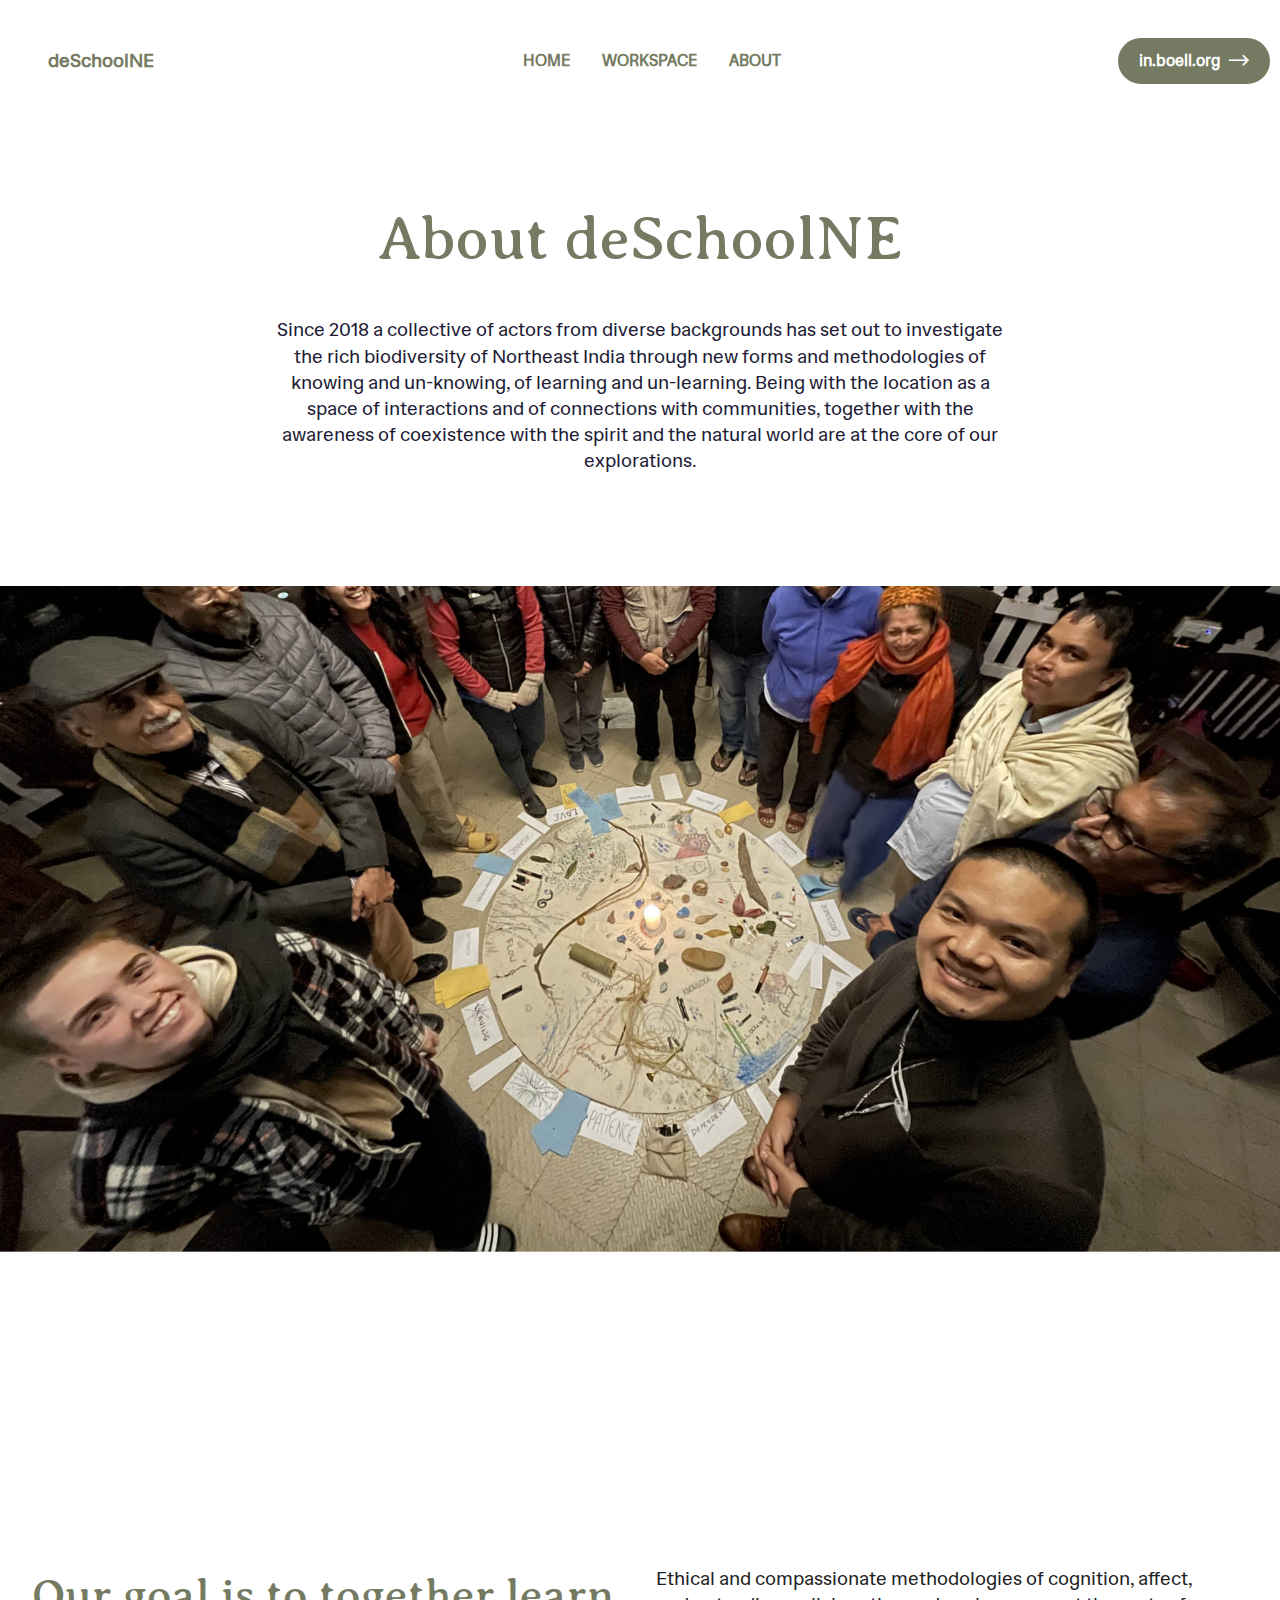
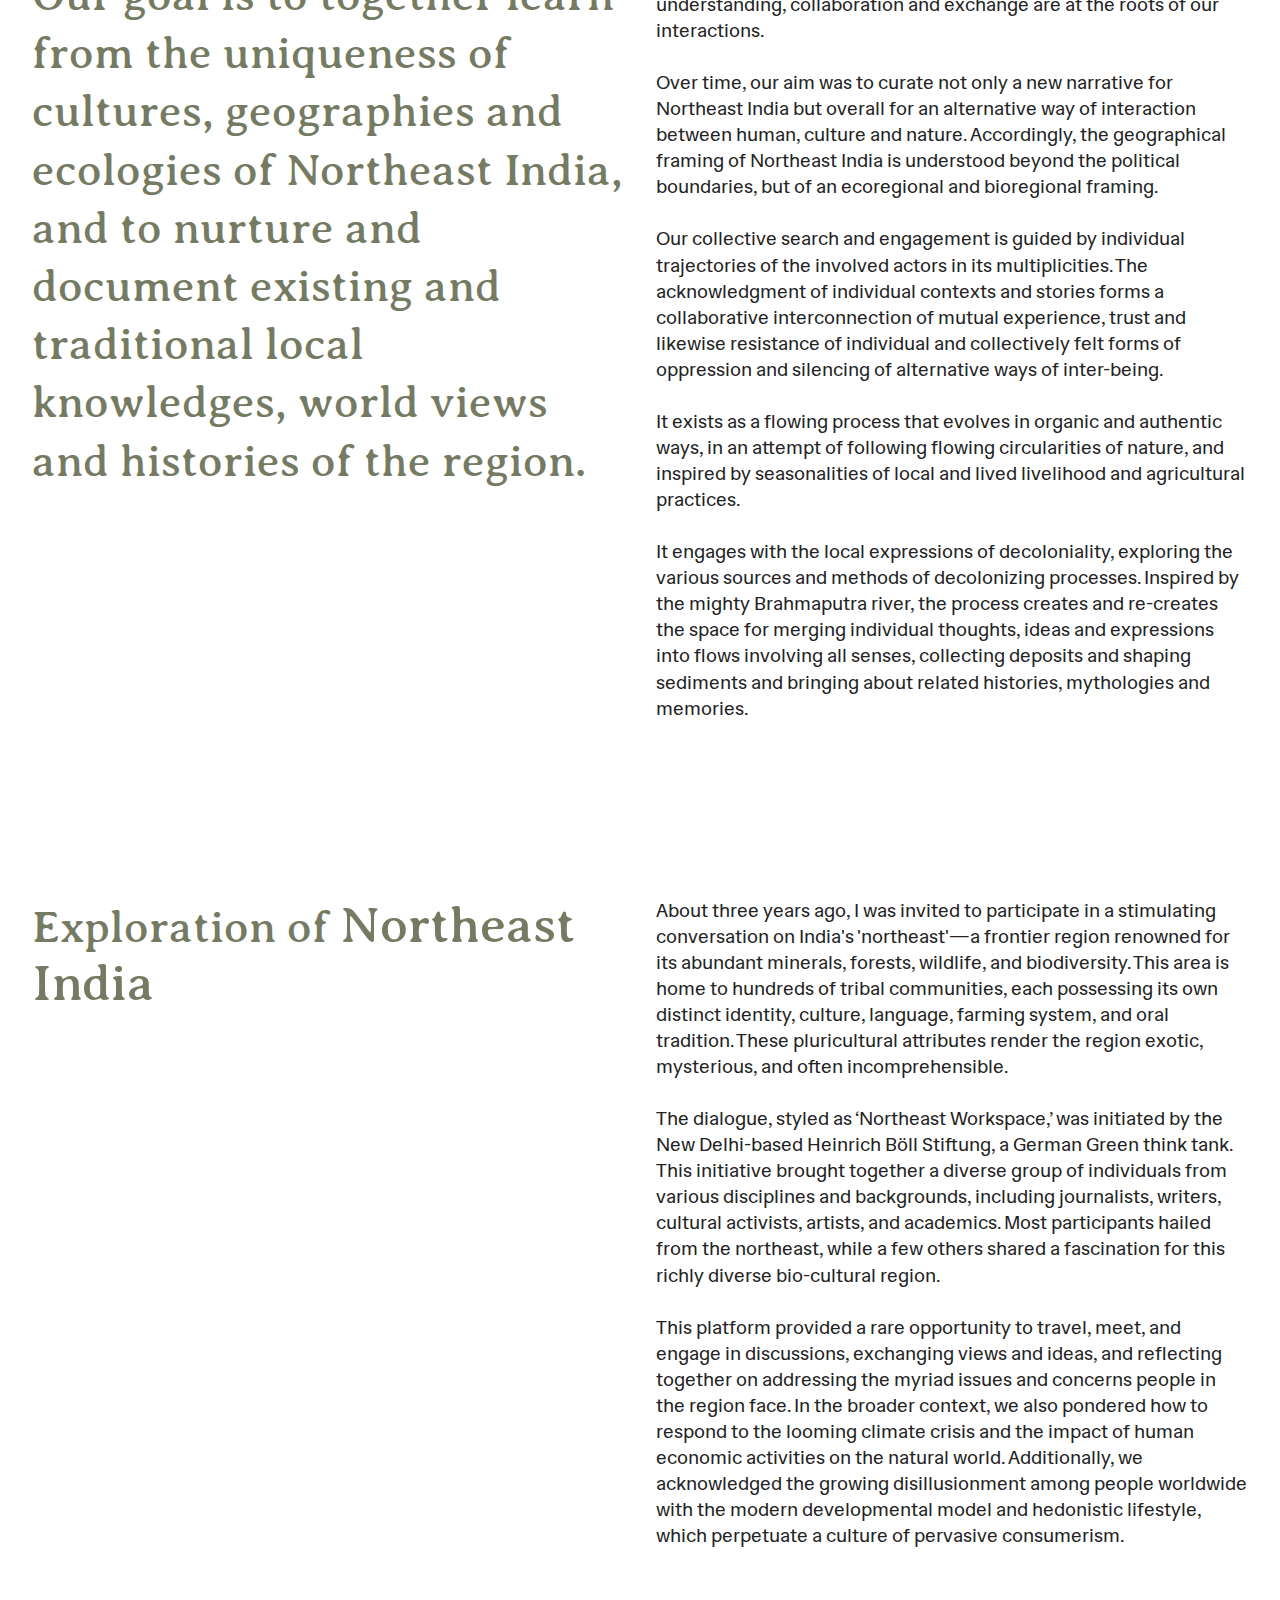
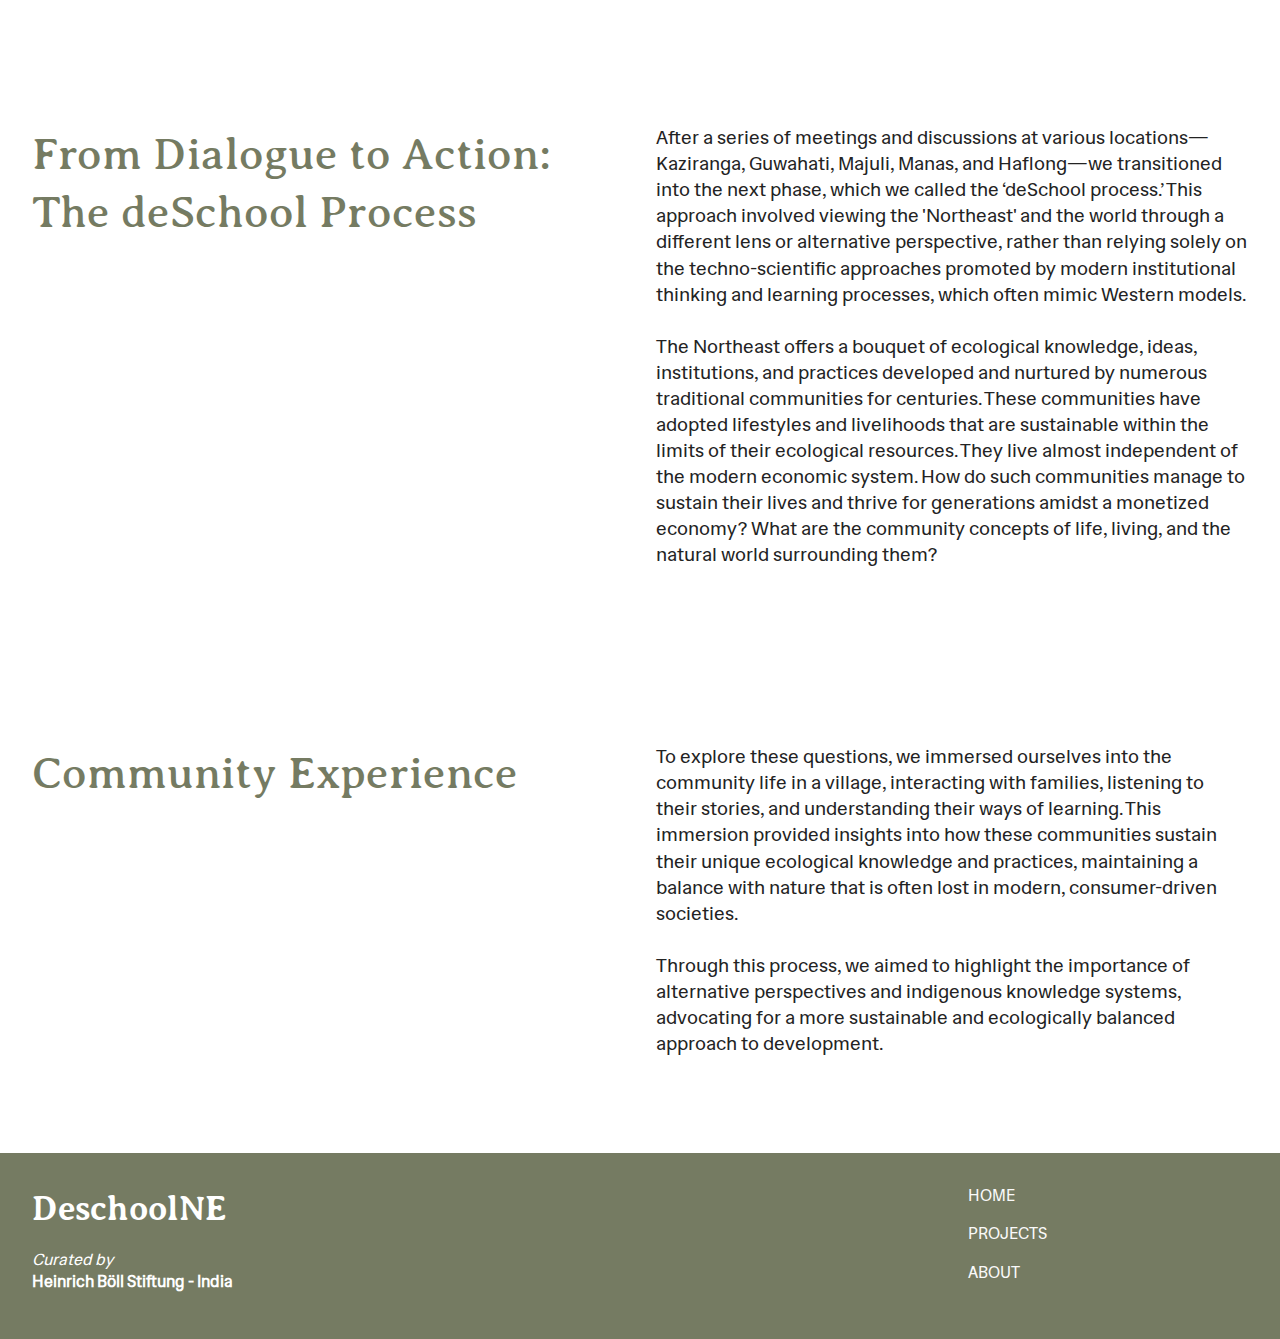
==== commit 844edd67: "Add files via upload" ====
--- a/about.html
+++ b/about.html
@@ -23,7 +23,7 @@
   <noscript><link rel="stylesheet" href="https://fonts.googleapis.com/css?family=Averia+Serif+Libre:300,300i,400,400i,700,700i&display=swap"></noscript>
   <link rel="preload" href="https://fonts.googleapis.com/css?family=Hedvig+Letters+Sans:400&display=swap" as="style" onload="this.onload=null;this.rel='stylesheet'">
   <noscript><link rel="stylesheet" href="https://fonts.googleapis.com/css?family=Hedvig+Letters+Sans:400&display=swap"></noscript>
-  <link rel="preload" as="style" href="assets/mobirise/css/mbr-additional.css?v=WSShFH"><link rel="stylesheet" href="assets/mobirise/css/mbr-additional.css?v=WSShFH" type="text/css">
+  <link rel="preload" as="style" href="assets/mobirise/css/mbr-additional.css?v=aEfmdf"><link rel="stylesheet" href="assets/mobirise/css/mbr-additional.css?v=aEfmdf" type="text/css">
 
   
   
@@ -38,7 +38,7 @@
 		<div class="container">
 			<div class="navbar-brand">
 				
-				<span class="navbar-caption-wrap"><a class="navbar-caption text-success text-primary display-7" href="index.html">DeschoolNE</a></span>
+				<span class="navbar-caption-wrap"><a class="navbar-caption text-success text-primary display-7" href="index.html">deSchoolNE</a></span>
 			</div>
 			<button class="navbar-toggler" type="button" data-toggle="collapse" data-bs-toggle="collapse" data-target="#navbarSupportedContent" data-bs-target="#navbarSupportedContent" aria-controls="navbarNavAltMarkup" aria-expanded="false" aria-label="Toggle navigation">
 				<div class="hamburger">
@@ -53,12 +53,12 @@
 						<a class="nav-link link text-success text-primary display-4" href="index.html">HOME<br></a>
 					</li>
 					<li class="nav-item">
-						<a class="nav-link link text-success text-primary display-4" href="index.html#pricing2-k" aria-expanded="false">PROJECTS</a>
+						<a class="nav-link link text-success text-primary display-4" href="index.html#pricing2-k" aria-expanded="false">WORKSPACE</a>
 					</li>
 					<li class="nav-item">
 						<a class="nav-link link text-success text-primary display-4" href="about.html">ABOUT</a>
 					</li></ul>
-				<div class="navbar-buttons mbr-section-btn"><a class="btn btn-sm btn-success display-4" href="#"><span class="mobi-mbri mobi-mbri-right mbr-iconfont mbr-iconfont-btn"></span> Contact us</a></div>
+				<div class="navbar-buttons mbr-section-btn"><a class="btn btn-sm btn-success display-4" href="https://in.boell.org" target="_blank"><span class="mobi-mbri mobi-mbri-right mbr-iconfont mbr-iconfont-btn"></span>in.boell.org</a></div>
 			</div>
 		</div>
 	</nav>
@@ -71,7 +71,7 @@
 	<div class="container-fluid">
 		<div class="row">
 			<div class="content-wrap col-12 col-md-12 col-lg-10 col-xl-8">
-				<h1 class="mbr-section-title mbr-fonts-style mbr-white mb-5 display-1">About DeschoolNE</h1>
+				<h1 class="mbr-section-title mbr-fonts-style mbr-white mb-5 display-1">About deSchoolNE</h1>
 				
 				<p class="mbr-fonts-style mbr-text mbr-white mb-4 display-7">
 					Since 2018 a collective of actors from diverse backgrounds has set out to investigate the rich biodiversity of Northeast India through new forms and methodologies of knowing and un-knowing, of learning and un-learning.&nbsp;Being with the location as a space of interactions and of connections with communities, together with the awareness of coexistence with the spirit and the natural world are at the core of our explorations.</p>
@@ -81,12 +81,12 @@
 	</div>
 </section>
 
-<section data-bs-version="5.1" class="header16 cid-unMGIbkexO mbr-parallax-background" id="header17-22">
-  
-  
-  <div class="container-fluid">
+<section data-bs-version="5.1" class="header16 cid-unMGIbkexO mbr-fullscreen mbr-parallax-background" id="header17-22">
+  
+  
+  <div class="container">
     <div class="row">
-      <div class="content-wrap col-12 col-md-10">
+      <div class="content-wrap col-12 col-md-12">
         
         
         
@@ -174,7 +174,7 @@
 								<strong>DeschoolNE</strong></h2>
 						</div>
 					</div>
-					<p class="copyright mbr-fonts-style display-4"><em>Sponsored by</em>&nbsp;&nbsp;<br><strong>Heinrich Böll Stiftung - India</strong></p>
+					<p class="copyright mbr-fonts-style display-4"><em>Curated by</em><br><strong>Heinrich Böll Stiftung - India</strong></p>
 				</div>
 				<div class="social-wrapper">
 					<div class="social-wrap">
--- a/assets/mobirise/css/mbr-additional.css
+++ b/assets/mobirise/css/mbr-additional.css
@@ -1507,115 +1507,6 @@
 .cid-un8hDkR9Uc .mbr-text,
 .cid-un8hDkR9Uc .mbr-section-btn {
   color: #757b62;
-}
-.cid-ugIaUJLrUS {
-  padding-top: 6rem;
-  padding-bottom: 6rem;
-  background-color: #ffffff;
-}
-.cid-ugIaUJLrUS .mbr-fallback-image.disabled {
-  display: none;
-}
-.cid-ugIaUJLrUS ul {
-  padding: 0;
-  border-top: 1px solid currentColor;
-}
-.cid-ugIaUJLrUS .item-menu-overlay {
-  top: -40px;
-}
-.cid-ugIaUJLrUS li {
-  list-style-type: none;
-  border-bottom: 1px solid currentColor;
-  padding: 0.5rem 0;
-}
-.cid-ugIaUJLrUS .tag1 {
-  position: relative;
-  padding-left: 20px !important;
-}
-.cid-ugIaUJLrUS .tag1:before {
-  content: '';
-  border-radius: 50%;
-  position: absolute;
-  left: 8px;
-  top: 50%;
-  transform: translateY(-50%);
-  background: currentColor;
-  width: 8px;
-  height: 8px;
-}
-.cid-ugIaUJLrUS .item {
-  margin-bottom: 2rem !important;
-}
-.cid-ugIaUJLrUS .card-wrapper {
-  border: 1px solid #221b35;
-  height: 100%;
-  display: flex;
-  flex-direction: column;
-  padding: 2rem;
-}
-@media (max-width: 767px) {
-  .cid-ugIaUJLrUS .card-wrapper {
-    padding: 1rem;
-  }
-}
-.cid-ugIaUJLrUS .mbr-fallback-image {
-  display: block;
-  background-size: cover;
-  background-position: center center;
-  width: 100%;
-  height: 100%;
-  position: absolute;
-  top: 0;
-}
-.cid-ugIaUJLrUS .card-company-row {
-  display: flex;
-  margin-bottom: 2rem;
-  flex-direction: row;
-  justify-content: space-between;
-  flex-wrap: wrap;
-}
-@media (max-width: 767px) {
-  .cid-ugIaUJLrUS .card-company-row {
-    margin-top: 0.5em;
-  }
-}
-.cid-ugIaUJLrUS .card-company-row .card-company-name {
-  white-space: nowrap;
-  margin-right: 5px;
-  margin-bottom: 5px;
-}
-.cid-ugIaUJLrUS .card-company-row .card-company-name:last-child {
-  margin-right: 0;
-}
-.cid-ugIaUJLrUS .card-company-name {
-  text-transform: uppercase;
-  display: inline-flex;
-  align-items: center;
-  border: solid 1px currentColor;
-  text-align: left;
-  padding: 3px 8px;
-  margin-bottom: 0;
-  border-radius: 20px;
-  line-height: 1;
-  color: #a6a99c;
-}
-@media (max-width: 991px) {
-  .cid-ugIaUJLrUS .image-wrapper {
-    margin-bottom: 1rem;
-  }
-}
-@media (max-width: 991px) {
-  .cid-ugIaUJLrUS .image-wrapper {
-    padding: 1rem;
-  }
-}
-.cid-ugIaUJLrUS .mbr-section-title {
-  color: #757b62;
-}
-.cid-ugIaUJLrUS .mbr-text,
-.cid-ugIaUJLrUS .mbr-section-btn {
-  color: #221b35;
-  text-align: left;
 }
 .cid-un8ftdFBbz {
   padding-top: 5rem;
@@ -1792,6 +1683,333 @@
 .cid-un8ftdFBbz .mbr-section-title {
   color: #757b62;
 }
+.cid-ugIaUJLrUS {
+  padding-top: 6rem;
+  padding-bottom: 1rem;
+  background-color: #ffffff;
+}
+.cid-ugIaUJLrUS .mbr-fallback-image.disabled {
+  display: none;
+}
+.cid-ugIaUJLrUS ul {
+  padding: 0;
+  border-top: 1px solid currentColor;
+}
+.cid-ugIaUJLrUS .item-menu-overlay {
+  top: -40px;
+}
+.cid-ugIaUJLrUS li {
+  list-style-type: none;
+  border-bottom: 1px solid currentColor;
+  padding: 0.5rem 0;
+}
+.cid-ugIaUJLrUS .tag1 {
+  position: relative;
+  padding-left: 20px !important;
+}
+.cid-ugIaUJLrUS .tag1:before {
+  content: '';
+  border-radius: 50%;
+  position: absolute;
+  left: 8px;
+  top: 50%;
+  transform: translateY(-50%);
+  background: currentColor;
+  width: 8px;
+  height: 8px;
+}
+.cid-ugIaUJLrUS .item {
+  margin-bottom: 2rem !important;
+}
+.cid-ugIaUJLrUS .card-wrapper {
+  border: 1px solid #221b35;
+  height: 100%;
+  display: flex;
+  flex-direction: column;
+  padding: 2rem;
+}
+@media (max-width: 767px) {
+  .cid-ugIaUJLrUS .card-wrapper {
+    padding: 1rem;
+  }
+}
+.cid-ugIaUJLrUS .mbr-fallback-image {
+  display: block;
+  background-size: cover;
+  background-position: center center;
+  width: 100%;
+  height: 100%;
+  position: absolute;
+  top: 0;
+}
+.cid-ugIaUJLrUS .card-company-row {
+  display: flex;
+  margin-bottom: 2rem;
+  flex-direction: row;
+  justify-content: space-between;
+  flex-wrap: wrap;
+}
+@media (max-width: 767px) {
+  .cid-ugIaUJLrUS .card-company-row {
+    margin-top: 0.5em;
+  }
+}
+.cid-ugIaUJLrUS .card-company-row .card-company-name {
+  white-space: nowrap;
+  margin-right: 5px;
+  margin-bottom: 5px;
+}
+.cid-ugIaUJLrUS .card-company-row .card-company-name:last-child {
+  margin-right: 0;
+}
+.cid-ugIaUJLrUS .card-company-name {
+  text-transform: uppercase;
+  display: inline-flex;
+  align-items: center;
+  border: solid 1px currentColor;
+  text-align: left;
+  padding: 3px 8px;
+  margin-bottom: 0;
+  border-radius: 20px;
+  line-height: 1;
+  color: #a6a99c;
+}
+@media (max-width: 991px) {
+  .cid-ugIaUJLrUS .image-wrapper {
+    margin-bottom: 1rem;
+  }
+}
+@media (max-width: 991px) {
+  .cid-ugIaUJLrUS .image-wrapper {
+    padding: 1rem;
+  }
+}
+.cid-ugIaUJLrUS .mbr-section-title {
+  color: #757b62;
+}
+.cid-ugIaUJLrUS .mbr-text,
+.cid-ugIaUJLrUS .mbr-section-btn {
+  color: #221b35;
+  text-align: left;
+}
+.cid-uqG7JubDof {
+  padding-top: 0rem;
+  padding-bottom: 1rem;
+  background-color: #ffffff;
+}
+.cid-uqG7JubDof .mbr-fallback-image.disabled {
+  display: none;
+}
+.cid-uqG7JubDof ul {
+  padding: 0;
+  border-top: 1px solid currentColor;
+}
+.cid-uqG7JubDof .item-menu-overlay {
+  top: -40px;
+}
+.cid-uqG7JubDof li {
+  list-style-type: none;
+  border-bottom: 1px solid currentColor;
+  padding: 0.5rem 0;
+}
+.cid-uqG7JubDof .tag1 {
+  position: relative;
+  padding-left: 20px !important;
+}
+.cid-uqG7JubDof .tag1:before {
+  content: '';
+  border-radius: 50%;
+  position: absolute;
+  left: 8px;
+  top: 50%;
+  transform: translateY(-50%);
+  background: currentColor;
+  width: 8px;
+  height: 8px;
+}
+.cid-uqG7JubDof .item {
+  margin-bottom: 2rem !important;
+}
+.cid-uqG7JubDof .card-wrapper {
+  border: 1px solid #221b35;
+  height: 100%;
+  display: flex;
+  flex-direction: column;
+  padding: 2rem;
+}
+@media (max-width: 767px) {
+  .cid-uqG7JubDof .card-wrapper {
+    padding: 1rem;
+  }
+}
+.cid-uqG7JubDof .mbr-fallback-image {
+  display: block;
+  background-size: cover;
+  background-position: center center;
+  width: 100%;
+  height: 100%;
+  position: absolute;
+  top: 0;
+}
+.cid-uqG7JubDof .card-company-row {
+  display: flex;
+  margin-bottom: 2rem;
+  flex-direction: row;
+  justify-content: space-between;
+  flex-wrap: wrap;
+}
+@media (max-width: 767px) {
+  .cid-uqG7JubDof .card-company-row {
+    margin-top: 0.5em;
+  }
+}
+.cid-uqG7JubDof .card-company-row .card-company-name {
+  white-space: nowrap;
+  margin-right: 5px;
+  margin-bottom: 5px;
+}
+.cid-uqG7JubDof .card-company-row .card-company-name:last-child {
+  margin-right: 0;
+}
+.cid-uqG7JubDof .card-company-name {
+  text-transform: uppercase;
+  display: inline-flex;
+  align-items: center;
+  border: solid 1px currentColor;
+  text-align: left;
+  padding: 3px 8px;
+  margin-bottom: 0;
+  border-radius: 20px;
+  line-height: 1;
+  color: #a6a99c;
+}
+@media (max-width: 991px) {
+  .cid-uqG7JubDof .image-wrapper {
+    margin-bottom: 1rem;
+  }
+}
+@media (max-width: 991px) {
+  .cid-uqG7JubDof .image-wrapper {
+    padding: 1rem;
+  }
+}
+.cid-uqG7JubDof .mbr-section-title {
+  color: #757b62;
+}
+.cid-uqG7JubDof .mbr-text,
+.cid-uqG7JubDof .mbr-section-btn {
+  color: #221b35;
+  text-align: left;
+}
+.cid-uqGbs5JuqN {
+  padding-top: 0rem;
+  padding-bottom: 6rem;
+  background-color: #ffffff;
+}
+.cid-uqGbs5JuqN .mbr-fallback-image.disabled {
+  display: none;
+}
+.cid-uqGbs5JuqN ul {
+  padding: 0;
+  border-top: 1px solid currentColor;
+}
+.cid-uqGbs5JuqN .item-menu-overlay {
+  top: -40px;
+}
+.cid-uqGbs5JuqN li {
+  list-style-type: none;
+  border-bottom: 1px solid currentColor;
+  padding: 0.5rem 0;
+}
+.cid-uqGbs5JuqN .tag1 {
+  position: relative;
+  padding-left: 20px !important;
+}
+.cid-uqGbs5JuqN .tag1:before {
+  content: '';
+  border-radius: 50%;
+  position: absolute;
+  left: 8px;
+  top: 50%;
+  transform: translateY(-50%);
+  background: currentColor;
+  width: 8px;
+  height: 8px;
+}
+.cid-uqGbs5JuqN .item {
+  margin-bottom: 2rem !important;
+}
+.cid-uqGbs5JuqN .card-wrapper {
+  border: 1px solid #221b35;
+  height: 100%;
+  display: flex;
+  flex-direction: column;
+  padding: 2rem;
+}
+@media (max-width: 767px) {
+  .cid-uqGbs5JuqN .card-wrapper {
+    padding: 1rem;
+  }
+}
+.cid-uqGbs5JuqN .mbr-fallback-image {
+  display: block;
+  background-size: cover;
+  background-position: center center;
+  width: 100%;
+  height: 100%;
+  position: absolute;
+  top: 0;
+}
+.cid-uqGbs5JuqN .card-company-row {
+  display: flex;
+  margin-bottom: 2rem;
+  flex-direction: row;
+  justify-content: space-between;
+  flex-wrap: wrap;
+}
+@media (max-width: 767px) {
+  .cid-uqGbs5JuqN .card-company-row {
+    margin-top: 0.5em;
+  }
+}
+.cid-uqGbs5JuqN .card-company-row .card-company-name {
+  white-space: nowrap;
+  margin-right: 5px;
+  margin-bottom: 5px;
+}
+.cid-uqGbs5JuqN .card-company-row .card-company-name:last-child {
+  margin-right: 0;
+}
+.cid-uqGbs5JuqN .card-company-name {
+  text-transform: uppercase;
+  display: inline-flex;
+  align-items: center;
+  border: solid 1px currentColor;
+  text-align: left;
+  padding: 3px 8px;
+  margin-bottom: 0;
+  border-radius: 20px;
+  line-height: 1;
+  color: #a6a99c;
+}
+@media (max-width: 991px) {
+  .cid-uqGbs5JuqN .image-wrapper {
+    margin-bottom: 1rem;
+  }
+}
+@media (max-width: 991px) {
+  .cid-uqGbs5JuqN .image-wrapper {
+    padding: 1rem;
+  }
+}
+.cid-uqGbs5JuqN .mbr-section-title {
+  color: #757b62;
+}
+.cid-uqGbs5JuqN .mbr-text,
+.cid-uqGbs5JuqN .mbr-section-btn {
+  color: #221b35;
+  text-align: left;
+}
 .cid-un8l37mbHc {
   padding-top: 5rem;
   padding-bottom: 5rem;
@@ -3900,9 +4118,7 @@
 }
 .cid-unMGIbkexO {
   display: flex;
-  padding-top: 24rem;
-  padding-bottom: 12rem;
-  background-image: url("../../../assets/images/aw-website-1280x853.jpg");
+  background-image: url("../../../assets/images/img-0983-2000x1500.jpg");
 }
 .cid-unMGIbkexO .mbr-overlay {
   background-color: #000000;
--- a/assets/mobirise/css/mbr-additional.css
+++ b/assets/mobirise/css/mbr-additional.css
@@ -1507,115 +1507,6 @@
 .cid-un8hDkR9Uc .mbr-text,
 .cid-un8hDkR9Uc .mbr-section-btn {
   color: #757b62;
-}
-.cid-ugIaUJLrUS {
-  padding-top: 6rem;
-  padding-bottom: 6rem;
-  background-color: #ffffff;
-}
-.cid-ugIaUJLrUS .mbr-fallback-image.disabled {
-  display: none;
-}
-.cid-ugIaUJLrUS ul {
-  padding: 0;
-  border-top: 1px solid currentColor;
-}
-.cid-ugIaUJLrUS .item-menu-overlay {
-  top: -40px;
-}
-.cid-ugIaUJLrUS li {
-  list-style-type: none;
-  border-bottom: 1px solid currentColor;
-  padding: 0.5rem 0;
-}
-.cid-ugIaUJLrUS .tag1 {
-  position: relative;
-  padding-left: 20px !important;
-}
-.cid-ugIaUJLrUS .tag1:before {
-  content: '';
-  border-radius: 50%;
-  position: absolute;
-  left: 8px;
-  top: 50%;
-  transform: translateY(-50%);
-  background: currentColor;
-  width: 8px;
-  height: 8px;
-}
-.cid-ugIaUJLrUS .item {
-  margin-bottom: 2rem !important;
-}
-.cid-ugIaUJLrUS .card-wrapper {
-  border: 1px solid #221b35;
-  height: 100%;
-  display: flex;
-  flex-direction: column;
-  padding: 2rem;
-}
-@media (max-width: 767px) {
-  .cid-ugIaUJLrUS .card-wrapper {
-    padding: 1rem;
-  }
-}
-.cid-ugIaUJLrUS .mbr-fallback-image {
-  display: block;
-  background-size: cover;
-  background-position: center center;
-  width: 100%;
-  height: 100%;
-  position: absolute;
-  top: 0;
-}
-.cid-ugIaUJLrUS .card-company-row {
-  display: flex;
-  margin-bottom: 2rem;
-  flex-direction: row;
-  justify-content: space-between;
-  flex-wrap: wrap;
-}
-@media (max-width: 767px) {
-  .cid-ugIaUJLrUS .card-company-row {
-    margin-top: 0.5em;
-  }
-}
-.cid-ugIaUJLrUS .card-company-row .card-company-name {
-  white-space: nowrap;
-  margin-right: 5px;
-  margin-bottom: 5px;
-}
-.cid-ugIaUJLrUS .card-company-row .card-company-name:last-child {
-  margin-right: 0;
-}
-.cid-ugIaUJLrUS .card-company-name {
-  text-transform: uppercase;
-  display: inline-flex;
-  align-items: center;
-  border: solid 1px currentColor;
-  text-align: left;
-  padding: 3px 8px;
-  margin-bottom: 0;
-  border-radius: 20px;
-  line-height: 1;
-  color: #a6a99c;
-}
-@media (max-width: 991px) {
-  .cid-ugIaUJLrUS .image-wrapper {
-    margin-bottom: 1rem;
-  }
-}
-@media (max-width: 991px) {
-  .cid-ugIaUJLrUS .image-wrapper {
-    padding: 1rem;
-  }
-}
-.cid-ugIaUJLrUS .mbr-section-title {
-  color: #757b62;
-}
-.cid-ugIaUJLrUS .mbr-text,
-.cid-ugIaUJLrUS .mbr-section-btn {
-  color: #221b35;
-  text-align: left;
 }
 .cid-un8ftdFBbz {
   padding-top: 5rem;
@@ -1792,6 +1683,333 @@
 .cid-un8ftdFBbz .mbr-section-title {
   color: #757b62;
 }
+.cid-ugIaUJLrUS {
+  padding-top: 6rem;
+  padding-bottom: 1rem;
+  background-color: #ffffff;
+}
+.cid-ugIaUJLrUS .mbr-fallback-image.disabled {
+  display: none;
+}
+.cid-ugIaUJLrUS ul {
+  padding: 0;
+  border-top: 1px solid currentColor;
+}
+.cid-ugIaUJLrUS .item-menu-overlay {
+  top: -40px;
+}
+.cid-ugIaUJLrUS li {
+  list-style-type: none;
+  border-bottom: 1px solid currentColor;
+  padding: 0.5rem 0;
+}
+.cid-ugIaUJLrUS .tag1 {
+  position: relative;
+  padding-left: 20px !important;
+}
+.cid-ugIaUJLrUS .tag1:before {
+  content: '';
+  border-radius: 50%;
+  position: absolute;
+  left: 8px;
+  top: 50%;
+  transform: translateY(-50%);
+  background: currentColor;
+  width: 8px;
+  height: 8px;
+}
+.cid-ugIaUJLrUS .item {
+  margin-bottom: 2rem !important;
+}
+.cid-ugIaUJLrUS .card-wrapper {
+  border: 1px solid #221b35;
+  height: 100%;
+  display: flex;
+  flex-direction: column;
+  padding: 2rem;
+}
+@media (max-width: 767px) {
+  .cid-ugIaUJLrUS .card-wrapper {
+    padding: 1rem;
+  }
+}
+.cid-ugIaUJLrUS .mbr-fallback-image {
+  display: block;
+  background-size: cover;
+  background-position: center center;
+  width: 100%;
+  height: 100%;
+  position: absolute;
+  top: 0;
+}
+.cid-ugIaUJLrUS .card-company-row {
+  display: flex;
+  margin-bottom: 2rem;
+  flex-direction: row;
+  justify-content: space-between;
+  flex-wrap: wrap;
+}
+@media (max-width: 767px) {
+  .cid-ugIaUJLrUS .card-company-row {
+    margin-top: 0.5em;
+  }
+}
+.cid-ugIaUJLrUS .card-company-row .card-company-name {
+  white-space: nowrap;
+  margin-right: 5px;
+  margin-bottom: 5px;
+}
+.cid-ugIaUJLrUS .card-company-row .card-company-name:last-child {
+  margin-right: 0;
+}
+.cid-ugIaUJLrUS .card-company-name {
+  text-transform: uppercase;
+  display: inline-flex;
+  align-items: center;
+  border: solid 1px currentColor;
+  text-align: left;
+  padding: 3px 8px;
+  margin-bottom: 0;
+  border-radius: 20px;
+  line-height: 1;
+  color: #a6a99c;
+}
+@media (max-width: 991px) {
+  .cid-ugIaUJLrUS .image-wrapper {
+    margin-bottom: 1rem;
+  }
+}
+@media (max-width: 991px) {
+  .cid-ugIaUJLrUS .image-wrapper {
+    padding: 1rem;
+  }
+}
+.cid-ugIaUJLrUS .mbr-section-title {
+  color: #757b62;
+}
+.cid-ugIaUJLrUS .mbr-text,
+.cid-ugIaUJLrUS .mbr-section-btn {
+  color: #221b35;
+  text-align: left;
+}
+.cid-uqG7JubDof {
+  padding-top: 0rem;
+  padding-bottom: 1rem;
+  background-color: #ffffff;
+}
+.cid-uqG7JubDof .mbr-fallback-image.disabled {
+  display: none;
+}
+.cid-uqG7JubDof ul {
+  padding: 0;
+  border-top: 1px solid currentColor;
+}
+.cid-uqG7JubDof .item-menu-overlay {
+  top: -40px;
+}
+.cid-uqG7JubDof li {
+  list-style-type: none;
+  border-bottom: 1px solid currentColor;
+  padding: 0.5rem 0;
+}
+.cid-uqG7JubDof .tag1 {
+  position: relative;
+  padding-left: 20px !important;
+}
+.cid-uqG7JubDof .tag1:before {
+  content: '';
+  border-radius: 50%;
+  position: absolute;
+  left: 8px;
+  top: 50%;
+  transform: translateY(-50%);
+  background: currentColor;
+  width: 8px;
+  height: 8px;
+}
+.cid-uqG7JubDof .item {
+  margin-bottom: 2rem !important;
+}
+.cid-uqG7JubDof .card-wrapper {
+  border: 1px solid #221b35;
+  height: 100%;
+  display: flex;
+  flex-direction: column;
+  padding: 2rem;
+}
+@media (max-width: 767px) {
+  .cid-uqG7JubDof .card-wrapper {
+    padding: 1rem;
+  }
+}
+.cid-uqG7JubDof .mbr-fallback-image {
+  display: block;
+  background-size: cover;
+  background-position: center center;
+  width: 100%;
+  height: 100%;
+  position: absolute;
+  top: 0;
+}
+.cid-uqG7JubDof .card-company-row {
+  display: flex;
+  margin-bottom: 2rem;
+  flex-direction: row;
+  justify-content: space-between;
+  flex-wrap: wrap;
+}
+@media (max-width: 767px) {
+  .cid-uqG7JubDof .card-company-row {
+    margin-top: 0.5em;
+  }
+}
+.cid-uqG7JubDof .card-company-row .card-company-name {
+  white-space: nowrap;
+  margin-right: 5px;
+  margin-bottom: 5px;
+}
+.cid-uqG7JubDof .card-company-row .card-company-name:last-child {
+  margin-right: 0;
+}
+.cid-uqG7JubDof .card-company-name {
+  text-transform: uppercase;
+  display: inline-flex;
+  align-items: center;
+  border: solid 1px currentColor;
+  text-align: left;
+  padding: 3px 8px;
+  margin-bottom: 0;
+  border-radius: 20px;
+  line-height: 1;
+  color: #a6a99c;
+}
+@media (max-width: 991px) {
+  .cid-uqG7JubDof .image-wrapper {
+    margin-bottom: 1rem;
+  }
+}
+@media (max-width: 991px) {
+  .cid-uqG7JubDof .image-wrapper {
+    padding: 1rem;
+  }
+}
+.cid-uqG7JubDof .mbr-section-title {
+  color: #757b62;
+}
+.cid-uqG7JubDof .mbr-text,
+.cid-uqG7JubDof .mbr-section-btn {
+  color: #221b35;
+  text-align: left;
+}
+.cid-uqGbs5JuqN {
+  padding-top: 0rem;
+  padding-bottom: 6rem;
+  background-color: #ffffff;
+}
+.cid-uqGbs5JuqN .mbr-fallback-image.disabled {
+  display: none;
+}
+.cid-uqGbs5JuqN ul {
+  padding: 0;
+  border-top: 1px solid currentColor;
+}
+.cid-uqGbs5JuqN .item-menu-overlay {
+  top: -40px;
+}
+.cid-uqGbs5JuqN li {
+  list-style-type: none;
+  border-bottom: 1px solid currentColor;
+  padding: 0.5rem 0;
+}
+.cid-uqGbs5JuqN .tag1 {
+  position: relative;
+  padding-left: 20px !important;
+}
+.cid-uqGbs5JuqN .tag1:before {
+  content: '';
+  border-radius: 50%;
+  position: absolute;
+  left: 8px;
+  top: 50%;
+  transform: translateY(-50%);
+  background: currentColor;
+  width: 8px;
+  height: 8px;
+}
+.cid-uqGbs5JuqN .item {
+  margin-bottom: 2rem !important;
+}
+.cid-uqGbs5JuqN .card-wrapper {
+  border: 1px solid #221b35;
+  height: 100%;
+  display: flex;
+  flex-direction: column;
+  padding: 2rem;
+}
+@media (max-width: 767px) {
+  .cid-uqGbs5JuqN .card-wrapper {
+    padding: 1rem;
+  }
+}
+.cid-uqGbs5JuqN .mbr-fallback-image {
+  display: block;
+  background-size: cover;
+  background-position: center center;
+  width: 100%;
+  height: 100%;
+  position: absolute;
+  top: 0;
+}
+.cid-uqGbs5JuqN .card-company-row {
+  display: flex;
+  margin-bottom: 2rem;
+  flex-direction: row;
+  justify-content: space-between;
+  flex-wrap: wrap;
+}
+@media (max-width: 767px) {
+  .cid-uqGbs5JuqN .card-company-row {
+    margin-top: 0.5em;
+  }
+}
+.cid-uqGbs5JuqN .card-company-row .card-company-name {
+  white-space: nowrap;
+  margin-right: 5px;
+  margin-bottom: 5px;
+}
+.cid-uqGbs5JuqN .card-company-row .card-company-name:last-child {
+  margin-right: 0;
+}
+.cid-uqGbs5JuqN .card-company-name {
+  text-transform: uppercase;
+  display: inline-flex;
+  align-items: center;
+  border: solid 1px currentColor;
+  text-align: left;
+  padding: 3px 8px;
+  margin-bottom: 0;
+  border-radius: 20px;
+  line-height: 1;
+  color: #a6a99c;
+}
+@media (max-width: 991px) {
+  .cid-uqGbs5JuqN .image-wrapper {
+    margin-bottom: 1rem;
+  }
+}
+@media (max-width: 991px) {
+  .cid-uqGbs5JuqN .image-wrapper {
+    padding: 1rem;
+  }
+}
+.cid-uqGbs5JuqN .mbr-section-title {
+  color: #757b62;
+}
+.cid-uqGbs5JuqN .mbr-text,
+.cid-uqGbs5JuqN .mbr-section-btn {
+  color: #221b35;
+  text-align: left;
+}
 .cid-un8l37mbHc {
   padding-top: 5rem;
   padding-bottom: 5rem;
@@ -3900,9 +4118,7 @@
 }
 .cid-unMGIbkexO {
   display: flex;
-  padding-top: 24rem;
-  padding-bottom: 12rem;
-  background-image: url("../../../assets/images/aw-website-1280x853.jpg");
+  background-image: url("../../../assets/images/img-0983-2000x1500.jpg");
 }
 .cid-unMGIbkexO .mbr-overlay {
   background-color: #000000;
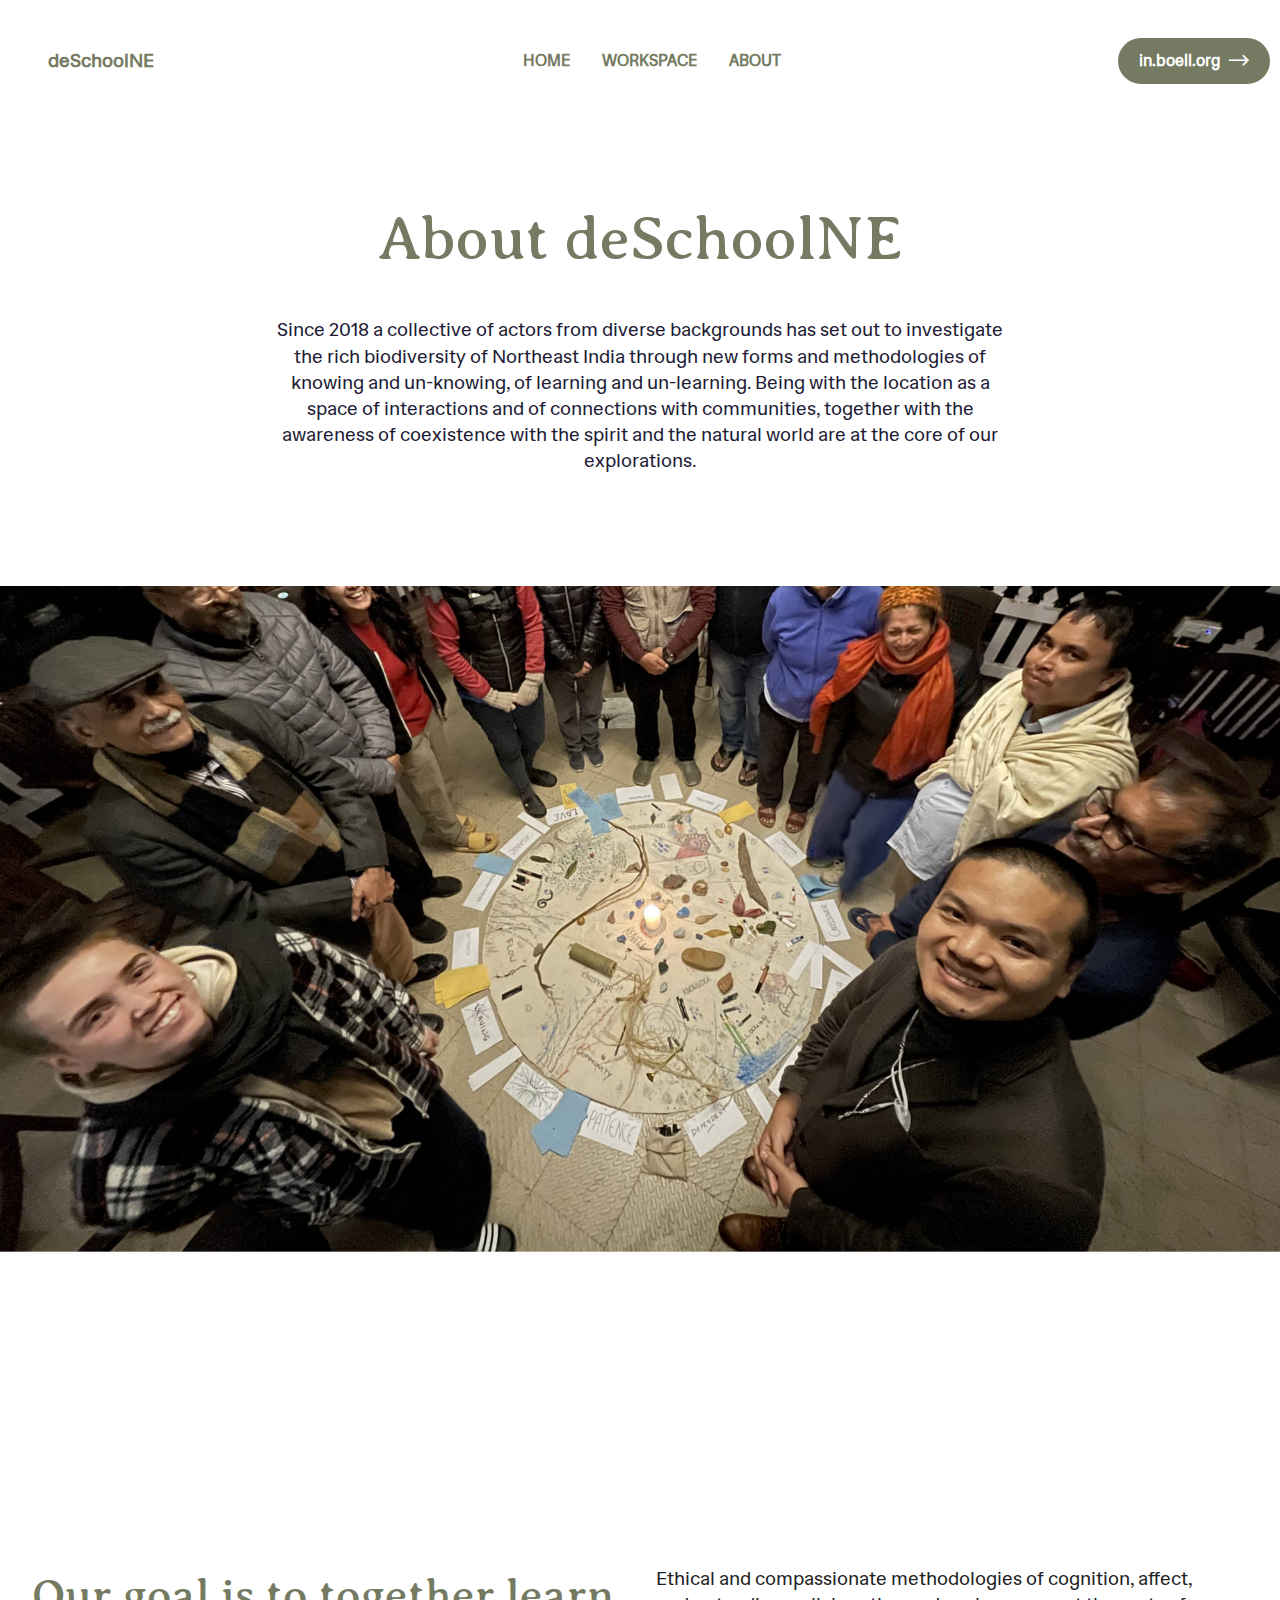
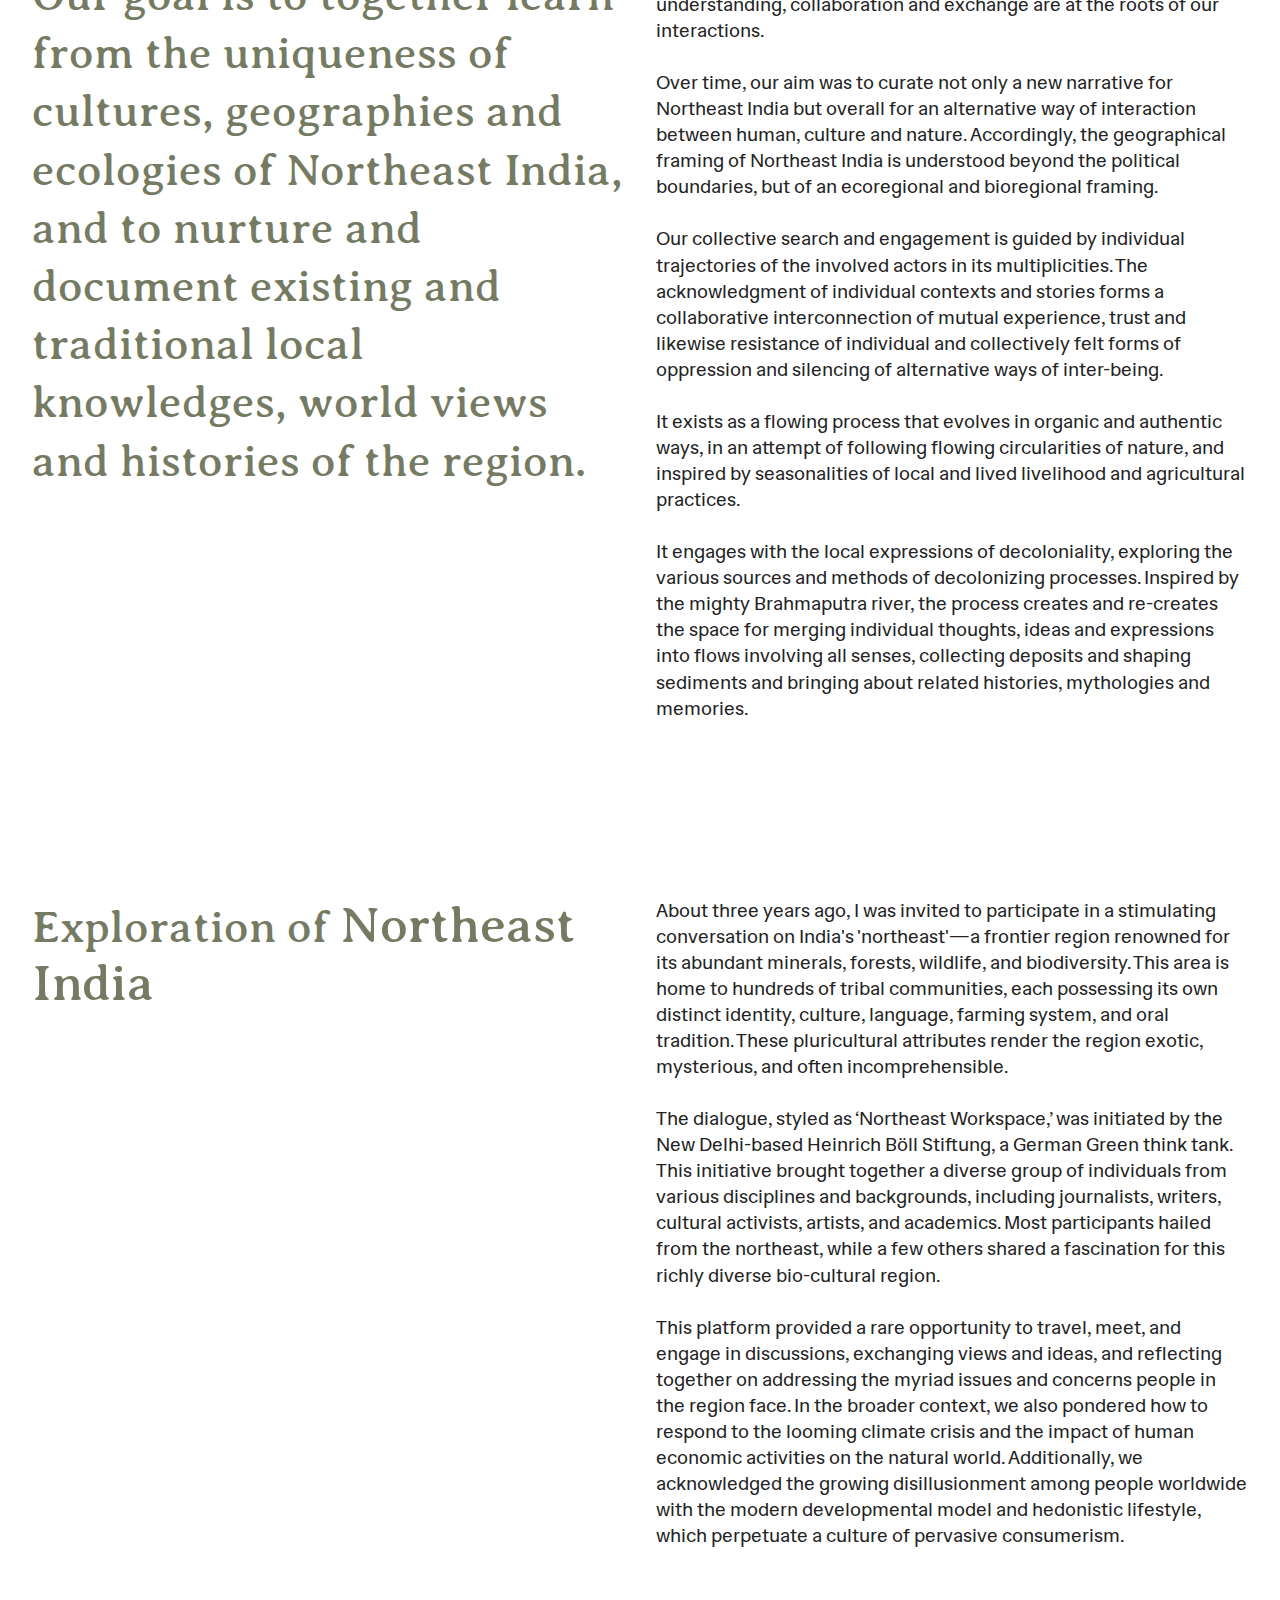
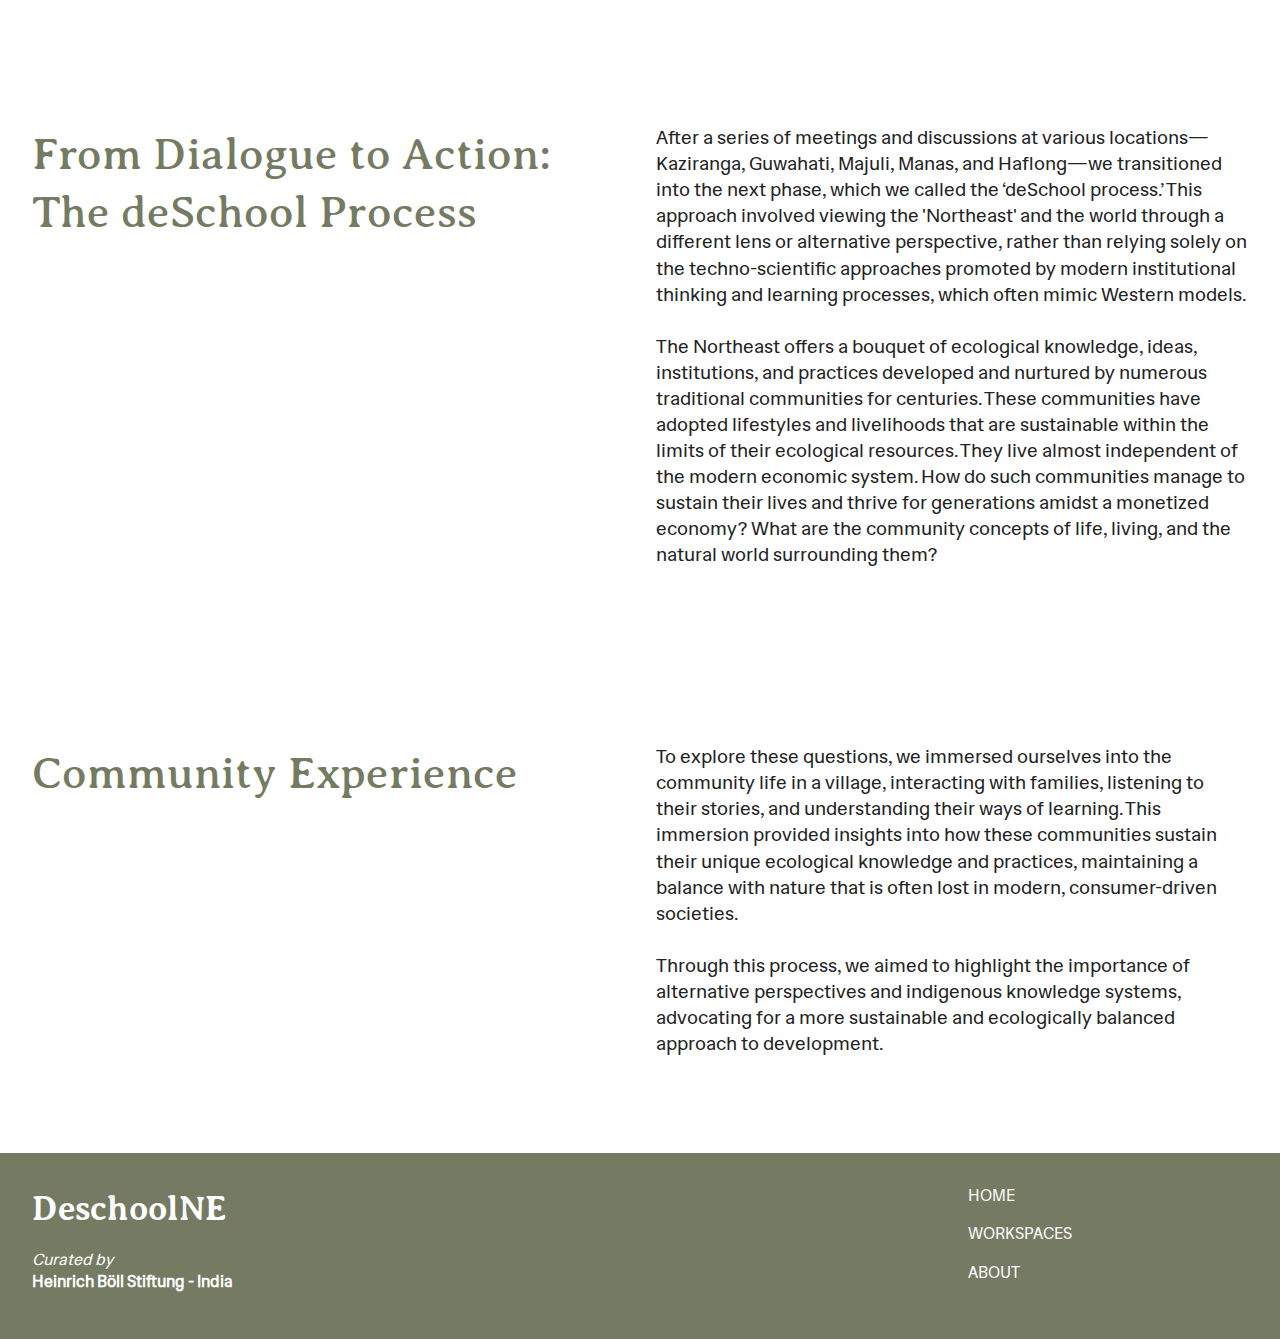
==== commit b4b4cc59: "201024" ====
--- a/about.html
+++ b/about.html
@@ -6,7 +6,7 @@
   <meta http-equiv="X-UA-Compatible" content="IE=edge">
   
   <meta name="viewport" content="width=device-width, initial-scale=1, minimum-scale=1">
-  <link rel="shortcut icon" href="assets/images/logo.png" type="image/x-icon">
+  <link rel="shortcut icon" href="assets/images/group-1686556507-128x103.png" type="image/x-icon">
   <meta name="description" content="">
   
   
@@ -23,7 +23,7 @@
   <noscript><link rel="stylesheet" href="https://fonts.googleapis.com/css?family=Averia+Serif+Libre:300,300i,400,400i,700,700i&display=swap"></noscript>
   <link rel="preload" href="https://fonts.googleapis.com/css?family=Hedvig+Letters+Sans:400&display=swap" as="style" onload="this.onload=null;this.rel='stylesheet'">
   <noscript><link rel="stylesheet" href="https://fonts.googleapis.com/css?family=Hedvig+Letters+Sans:400&display=swap"></noscript>
-  <link rel="preload" as="style" href="assets/mobirise/css/mbr-additional.css?v=aEfmdf"><link rel="stylesheet" href="assets/mobirise/css/mbr-additional.css?v=aEfmdf" type="text/css">
+  <link rel="preload" as="style" href="assets/mobirise/css/mbr-additional.css?v=O0Hofd"><link rel="stylesheet" href="assets/mobirise/css/mbr-additional.css?v=O0Hofd" type="text/css">
 
   
   
@@ -205,7 +205,7 @@
 				<div class="list-wrapper">
 					
 					<ul class="list mbr-fonts-style display-4">
-						<li class="item-wrap"><a href="index.html" class="text-white">HOME</a> </li><li class="item-wrap">       <a href="index.html#pricing2-k" class="text-white">PROJECTS</a> </li><li class="item-wrap">     <a href="about.html" class="text-white">ABOUT </a></li><li class="item-wrap"><br></li>
+						<li class="item-wrap"><a href="index.html" class="text-white">HOME</a> </li><li class="item-wrap"><a href="index.html#pricing2-k" class="text-white">WORKSPACES</a> </li><li class="item-wrap">     <a href="about.html" class="text-white">ABOUT </a></li><li class="item-wrap"><br></li>
 					</ul>
 				</div>
 			</div>
--- a/assets/mobirise/css/mbr-additional.css
+++ b/assets/mobirise/css/mbr-additional.css
@@ -1421,13 +1421,13 @@
 }
 .cid-unMHe0nehP {
   display: flex;
-  padding-top: 24rem;
+  padding-top: 15rem;
   padding-bottom: 12rem;
   background-image: url("../../../assets/images/parallel-chance-1-1920x1080.jpg");
 }
 .cid-unMHe0nehP .mbr-overlay {
-  background-color: #000000;
-  opacity: 0.5;
+  background-color: #232323;
+  opacity: 0.4;
 }
 @media (min-width: 768px) {
   .cid-unMHe0nehP {
@@ -5772,3 +5772,2305 @@
 .cid-unMEnRTr0z .list {
   color: #ffffff;
 }
+.cid-ugI9fFGGGp {
+  z-index: 1000;
+  width: 100%;
+  position: relative;
+}
+.cid-ugI9fFGGGp .dropdown-item:before {
+  font-family: Moririse2 !important;
+  content: "\e966";
+  display: inline-block;
+  width: 0;
+  position: absolute;
+  left: 1rem;
+  top: 0.5rem;
+  margin-right: 0.5rem;
+  line-height: 1;
+  font-size: inherit;
+  vertical-align: middle;
+  text-align: center;
+  overflow: hidden;
+  transform: scale(0, 1);
+  transition: all 0.25s ease-in-out;
+}
+@media (max-width: 767px) {
+  .cid-ugI9fFGGGp .navbar-toggler {
+    transform: scale(0.8);
+  }
+}
+.cid-ugI9fFGGGp .navbar-brand {
+  flex-shrink: 0;
+  align-items: center;
+  margin-right: 0;
+  padding: 10px 0;
+  transition: all 0.3s;
+  word-break: break-word;
+  z-index: 1;
+}
+.cid-ugI9fFGGGp .navbar-brand img {
+  max-width: 100%;
+  max-height: 100%;
+}
+.cid-ugI9fFGGGp .navbar-brand .navbar-caption {
+  line-height: inherit !important;
+}
+.cid-ugI9fFGGGp .navbar-brand .navbar-logo a {
+  outline: none;
+}
+.cid-ugI9fFGGGp .navbar-nav {
+  margin: auto;
+  margin-left: 0;
+  margin-left: auto;
+}
+.cid-ugI9fFGGGp .navbar-nav .nav-item {
+  padding: 0 !important;
+  transition: 0.3s all !important;
+}
+.cid-ugI9fFGGGp .navbar-nav .nav-item .nav-link {
+  padding: 16px !important;
+  margin: 0 !important;
+  font-weight: 600;
+  border-radius: 1rem !important;
+  transition: 0.3s all !important;
+}
+.cid-ugI9fFGGGp .navbar-nav .open .nav-link::after {
+  transform: rotate(180deg);
+}
+@media (min-width: 992px) {
+  .cid-ugI9fFGGGp .navbar-nav .open .nav-link::before {
+    content: "";
+    width: 100%;
+    height: 20px;
+    top: 100%;
+    background: transparent;
+    position: absolute;
+  }
+}
+.cid-ugI9fFGGGp .navbar-nav .dropdown-item {
+  padding: 12px !important;
+  border-radius: 0.5rem !important;
+  margin: 0 8px !important;
+  transition: 0.3s all !important;
+}
+.cid-ugI9fFGGGp .navbar-nav .dropdown-item:hover {
+  background-color: rgba(27, 31, 10, 0.06);
+}
+@media (min-width: 992px) {
+  .cid-ugI9fFGGGp .navbar-nav {
+    padding-left: 1.5rem;
+  }
+}
+.cid-ugI9fFGGGp .nav-link {
+  width: fit-content;
+  position: relative;
+}
+.cid-ugI9fFGGGp .navbar-logo {
+  margin: 0 !important;
+}
+@media (max-width: 767px) {
+  .cid-ugI9fFGGGp .navbar-logo {
+    padding-left: 0;
+  }
+}
+.cid-ugI9fFGGGp .navbar-caption {
+  padding-left: 1rem;
+  padding-right: 0.5rem;
+}
+@media (min-width: 767px) {
+  .cid-ugI9fFGGGp .navbar-caption {
+    padding-left: 2rem;
+  }
+}
+@media (max-width: 767px) {
+  .cid-ugI9fFGGGp .nav-dropdown {
+    padding-bottom: 0.5rem;
+  }
+}
+.cid-ugI9fFGGGp .nav-dropdown .link.dropdown-toggle::after {
+  margin-left: 0.5rem;
+  margin-top: 0.2rem;
+  transition: 0.3s all;
+}
+.cid-ugI9fFGGGp .container {
+  display: flex;
+  height: 90px;
+  padding: 0.5rem 0.6rem 0.5rem 1rem;
+  flex-wrap: nowrap;
+  background: rgba(255, 255, 255, 0) !important;
+  left: 0;
+  right: 0;
+  -webkit-box-pack: justify;
+  -ms-flex-pack: justify;
+  justify-content: flex-end;
+  -webkit-box-align: center;
+  -webkit-align-items: center;
+  -ms-flex-align: center;
+  align-items: center;
+  border-radius: 100vw;
+  margin-top: 1rem;
+  background-color: #ffffff;
+}
+@media (max-width: 992px) {
+  .cid-ugI9fFGGGp .container {
+    padding-right: 2rem;
+  }
+}
+@media (max-width: 767px) {
+  .cid-ugI9fFGGGp .container {
+    width: 95%;
+    height: 56px !important;
+    padding: 0.5rem;
+    margin-top: 0rem;
+  }
+}
+.cid-ugI9fFGGGp .iconfont-wrapper {
+  font-size: 1.5rem;
+  padding-right: 0.5rem;
+}
+.cid-ugI9fFGGGp .dropdown-menu {
+  flex-wrap: wrap;
+  flex-direction: column;
+  max-width: 100%;
+  padding: 12px 4px !important;
+  border-radius: 1.5rem;
+  transition: 0.3s all !important;
+  min-width: auto;
+  background: #ffffff;
+  background: rgba(255, 255, 255, 0) !important;
+}
+.cid-ugI9fFGGGp .nav-item:focus,
+.cid-ugI9fFGGGp .nav-link:focus {
+  outline: none;
+}
+.cid-ugI9fFGGGp .dropdown .dropdown-menu .dropdown-item {
+  width: auto;
+  transition: all 0.25s ease-in-out;
+}
+.cid-ugI9fFGGGp .dropdown .dropdown-menu .dropdown-item::after {
+  right: 0.5rem;
+}
+.cid-ugI9fFGGGp .dropdown .dropdown-menu .dropdown-item .mbr-iconfont {
+  margin-right: 0.5rem;
+  vertical-align: sub;
+}
+.cid-ugI9fFGGGp .dropdown .dropdown-menu .dropdown-item .mbr-iconfont:before {
+  display: inline-block;
+  transform: scale(1, 1);
+  transition: all 0.25s ease-in-out;
+}
+.cid-ugI9fFGGGp .collapsed .dropdown-menu .dropdown-item:before {
+  display: none;
+}
+.cid-ugI9fFGGGp .collapsed .dropdown .dropdown-menu .dropdown-item {
+  padding: 0.235em 1.5em 0.235em 1.5em !important;
+  transition: none;
+  margin: 0 !important;
+}
+.cid-ugI9fFGGGp .navbar {
+  min-height: 90px;
+  transition: all 0.3s;
+  border-bottom: 1px solid transparent;
+  background: transparent !important;
+  padding: 0 !important;
+  border: none !important;
+  box-shadow: none !important;
+  border-radius: 0 !important;
+}
+.cid-ugI9fFGGGp .navbar.opened {
+  transition: all 0.3s;
+}
+.cid-ugI9fFGGGp .navbar .dropdown-item {
+  padding: 0.5rem 1.8rem;
+}
+.cid-ugI9fFGGGp .navbar .navbar-logo img {
+  width: auto;
+}
+.cid-ugI9fFGGGp .navbar .navbar-collapse {
+  z-index: 1;
+  justify-content: flex-end;
+}
+.cid-ugI9fFGGGp .navbar.collapsed {
+  justify-content: center;
+}
+.cid-ugI9fFGGGp .navbar.collapsed .nav-item .nav-link::before {
+  display: none;
+}
+.cid-ugI9fFGGGp .navbar.collapsed.opened .dropdown-menu {
+  top: 0;
+}
+.cid-ugI9fFGGGp .navbar.collapsed .dropdown-menu .dropdown-submenu {
+  left: 0 !important;
+}
+.cid-ugI9fFGGGp .navbar.collapsed .dropdown-menu .dropdown-item:after {
+  right: auto;
+}
+.cid-ugI9fFGGGp .navbar.collapsed .dropdown-menu .dropdown-toggle[data-toggle="dropdown-submenu"]:after {
+  margin-left: 0.5rem;
+  margin-top: 0.2rem;
+  border-top: 0.35em solid;
+  border-right: 0.35em solid transparent;
+  border-left: 0.35em solid transparent;
+  border-bottom: 0;
+  top: 41%;
+}
+.cid-ugI9fFGGGp .navbar.collapsed ul.navbar-nav li {
+  margin: auto;
+}
+.cid-ugI9fFGGGp .navbar.collapsed .dropdown-menu .dropdown-item {
+  padding: 0.25rem 1.5rem;
+  text-align: center;
+}
+.cid-ugI9fFGGGp .navbar.collapsed .icons-menu {
+  padding-left: 0;
+  padding-right: 0;
+  padding-top: 0.5rem;
+  padding-bottom: 0.5rem;
+}
+@media (max-width: 767px) {
+  .cid-ugI9fFGGGp .navbar {
+    min-height: 72px;
+  }
+  .cid-ugI9fFGGGp .navbar .navbar-logo img {
+    height: 2.5rem !important;
+  }
+}
+@media (max-width: 991px) {
+  .cid-ugI9fFGGGp .navbar .nav-item .nav-link::before {
+    display: none;
+  }
+  .cid-ugI9fFGGGp .navbar.opened .dropdown-menu {
+    top: 0;
+  }
+  .cid-ugI9fFGGGp .navbar .dropdown-menu .dropdown-submenu {
+    left: 0 !important;
+  }
+  .cid-ugI9fFGGGp .navbar .dropdown-menu .dropdown-item:after {
+    right: auto;
+  }
+  .cid-ugI9fFGGGp .navbar .dropdown-menu .dropdown-toggle[data-toggle="dropdown-submenu"]:after {
+    margin-left: 0.5rem;
+    margin-top: 0.2rem;
+    border-top: 0.35em solid;
+    border-right: 0.35em solid transparent;
+    border-left: 0.35em solid transparent;
+    border-bottom: 0;
+    top: 40%;
+  }
+  .cid-ugI9fFGGGp .navbar .dropdown-menu .dropdown-item {
+    padding: 0.25rem 1.5rem !important;
+    text-align: center;
+  }
+  .cid-ugI9fFGGGp .navbar .navbar-brand {
+    flex-shrink: initial;
+    flex-basis: auto;
+    word-break: break-word;
+    padding-right: 10px;
+  }
+  .cid-ugI9fFGGGp .navbar .navbar-toggler {
+    flex-basis: auto;
+  }
+  .cid-ugI9fFGGGp .navbar .icons-menu {
+    padding-left: 0;
+    padding-top: 0.5rem;
+    padding-bottom: 0.5rem;
+  }
+}
+.cid-ugI9fFGGGp .navbar.navbar-short .navbar-logo img {
+  height: 2rem;
+}
+.cid-ugI9fFGGGp .dropdown-item.active,
+.cid-ugI9fFGGGp .dropdown-item:active {
+  background-color: transparent;
+}
+.cid-ugI9fFGGGp .navbar-expand-lg .navbar-nav .nav-link {
+  padding: 0;
+}
+.cid-ugI9fFGGGp .nav-dropdown .link.dropdown-toggle {
+  margin-right: 1.667em;
+}
+.cid-ugI9fFGGGp .nav-dropdown .link.dropdown-toggle[aria-expanded="true"] {
+  margin-right: 0;
+  padding: 0.667em 1.667em;
+}
+.cid-ugI9fFGGGp .navbar.navbar-expand-lg .dropdown .dropdown-menu {
+  background: #ffffff;
+}
+.cid-ugI9fFGGGp .navbar.navbar-expand-lg .dropdown .dropdown-menu .dropdown-submenu {
+  margin: 0;
+  left: 105%;
+  transform: none;
+  top: -12px;
+}
+.cid-ugI9fFGGGp .navbar .dropdown.open > .dropdown-menu {
+  display: flex;
+}
+.cid-ugI9fFGGGp ul.navbar-nav {
+  flex-wrap: wrap;
+}
+.cid-ugI9fFGGGp .navbar-buttons {
+  text-align: center;
+  min-width: 140px;
+}
+@media (max-width: 992px) {
+  .cid-ugI9fFGGGp .navbar-buttons {
+    text-align: left;
+  }
+}
+.cid-ugI9fFGGGp button.navbar-toggler {
+  outline: none;
+  width: 31px;
+  height: 20px;
+  cursor: pointer;
+  transition: all 0.2s;
+  position: relative;
+  align-self: center;
+}
+.cid-ugI9fFGGGp button.navbar-toggler .hamburger span {
+  position: absolute;
+  right: 0;
+  width: 30px;
+  height: 2px;
+  border-right: 5px;
+  background-color: #000000;
+}
+.cid-ugI9fFGGGp button.navbar-toggler .hamburger span:nth-child(1) {
+  top: 0;
+  transition: all 0.2s;
+}
+.cid-ugI9fFGGGp button.navbar-toggler .hamburger span:nth-child(2) {
+  top: 8px;
+  transition: all 0.15s;
+}
+.cid-ugI9fFGGGp button.navbar-toggler .hamburger span:nth-child(3) {
+  top: 8px;
+  transition: all 0.15s;
+}
+.cid-ugI9fFGGGp button.navbar-toggler .hamburger span:nth-child(4) {
+  top: 16px;
+  transition: all 0.2s;
+}
+.cid-ugI9fFGGGp nav.opened .hamburger span:nth-child(1) {
+  top: 8px;
+  width: 0;
+  opacity: 0;
+  right: 50%;
+  transition: all 0.2s;
+}
+.cid-ugI9fFGGGp nav.opened .hamburger span:nth-child(2) {
+  transform: rotate(45deg);
+  transition: all 0.25s;
+}
+.cid-ugI9fFGGGp nav.opened .hamburger span:nth-child(3) {
+  transform: rotate(-45deg);
+  transition: all 0.25s;
+}
+.cid-ugI9fFGGGp nav.opened .hamburger span:nth-child(4) {
+  top: 8px;
+  width: 0;
+  opacity: 0;
+  right: 50%;
+  transition: all 0.2s;
+}
+.cid-ugI9fFGGGp .navbar-dropdown {
+  padding: 0 1rem;
+}
+.cid-ugI9fFGGGp a.nav-link {
+  display: flex;
+  align-items: center;
+  justify-content: center;
+}
+.cid-ugI9fFGGGp .icons-menu {
+  flex-wrap: nowrap;
+  display: flex;
+  justify-content: center;
+  padding-left: 1rem;
+  padding-right: 1rem;
+  padding-top: 0.3rem;
+  text-align: center;
+}
+@media (max-width: 992px) {
+  .cid-ugI9fFGGGp .icons-menu {
+    justify-content: flex-start;
+    margin-bottom: 0.5rem;
+  }
+}
+@media screen and (-ms-high-contrast: active), (-ms-high-contrast: none) {
+  .cid-ugI9fFGGGp .navbar {
+    height: 70px;
+  }
+  .cid-ugI9fFGGGp .navbar.opened {
+    height: auto;
+  }
+  .cid-ugI9fFGGGp .nav-item .nav-link:hover::before {
+    width: 175%;
+    max-width: calc(100% + 2rem);
+    left: -1rem;
+  }
+}
+.cid-ugI9fFGGGp .navbar .dropdown > .dropdown-menu {
+  display: none;
+  width: max-content;
+  max-width: 500px !important;
+  transform: translateX(-50%);
+  top: calc(100% + 20px);
+  left: 50%;
+}
+.cid-ugI9fFGGGp .navbar .dropdown > .dropdown-menu .dropdown-item {
+  line-height: 1 !important;
+}
+.cid-ugI9fFGGGp .navbar .dropdown > .dropdown-menu .dropdown .dropdown-item {
+  align-items: center;
+  display: flex;
+  height: max-content !important;
+  min-height: max-content !important;
+}
+.cid-ugI9fFGGGp .navbar .dropdown > .dropdown-menu .dropdown .dropdown-item::after {
+  display: inline-block;
+  position: static;
+  margin-left: 0.5rem;
+  margin-top: 0;
+  margin-right: 0;
+  margin-bottom: 0;
+  transition: 0.3s all;
+  transform: rotate(-90deg);
+}
+.cid-ugI9fFGGGp .navbar .dropdown > .dropdown-menu .dropdown.open .dropdown-item::after {
+  transform: rotate(0deg);
+}
+.cid-ugI9fFGGGp .mbr-section-btn {
+  margin: -0.6rem -0.6rem;
+}
+.cid-ugI9fFGGGp .navbar-toggler {
+  margin-left: 12px;
+  margin-right: 8px;
+  order: 1000;
+}
+@media (max-width: 991px) {
+  .cid-ugI9fFGGGp .navbar-brand {
+    margin-right: auto;
+  }
+  .cid-ugI9fFGGGp .navbar-collapse {
+    z-index: -1 !important;
+    position: absolute;
+    top: 110%;
+    left: 0;
+    width: 100%;
+    padding: 1rem;
+    border-radius: 1.5rem;
+    background: #ffffff;
+    opacity: 1;
+    border-color: rgba(255, 255, 255, 0) !important;
+    background: rgba(255, 255, 255, 0) !important;
+    backdrop-filter: blur(8px);
+  }
+  .cid-ugI9fFGGGp .navbar-nav .nav-item .nav-link::after {
+    margin-left: 10px;
+  }
+  .cid-ugI9fFGGGp .navbar-nav .dropdown-item:hover {
+    background-color: rgba(27, 31, 10, 0.06);
+  }
+  .cid-ugI9fFGGGp .navbar .dropdown > .dropdown-menu {
+    max-width: 100% !important;
+    transform: translateX(0);
+    top: 10px;
+    left: 0;
+    padding: 8px !important;
+    border-radius: 1rem;
+    background-color: rgba(27, 31, 10, 0.04) !important;
+  }
+  .cid-ugI9fFGGGp .navbar .dropdown > .dropdown-menu .dropdown-item {
+    padding: 8px !important;
+    line-height: 1 !important;
+    margin-bottom: 4px !important;
+  }
+  .cid-ugI9fFGGGp .navbar .dropdown > .dropdown-menu .dropdown .dropdown-item {
+    align-items: center;
+    display: flex;
+    height: max-content !important;
+    min-height: max-content !important;
+  }
+  .cid-ugI9fFGGGp .navbar .dropdown > .dropdown-menu .dropdown .dropdown-item::after {
+    display: inline-block;
+    position: static;
+    margin-left: 0.5rem;
+    margin-top: 0;
+    margin-right: 0;
+    margin-bottom: 0;
+    transition: 0.3s all;
+    transform: rotate(0deg);
+  }
+  .cid-ugI9fFGGGp .navbar .dropdown > .dropdown-menu .dropdown.open .dropdown-item::after {
+    transform: rotate(180deg);
+  }
+  .cid-ugI9fFGGGp .navbar .dropdown > .dropdown-menu .dropdown-submenu {
+    position: static;
+    width: 100%;
+    max-width: 100% !important;
+    transform: translateX(0) !important;
+    top: 0;
+    left: 0;
+    padding: 8px !important;
+    border-radius: 1rem;
+    background-color: rgba(27, 31, 10, 0.04) !important;
+  }
+  .cid-ugI9fFGGGp .navbar .dropdown.open > .dropdown-menu {
+    display: flex !important;
+    flex-direction: column;
+    align-items: flex-start;
+  }
+}
+@media (max-width: 575px) {
+  .cid-ugI9fFGGGp .navbar-collapse {
+    padding: 1rem;
+  }
+}
+.cid-urKAfZDuN7 {
+  display: flex;
+  padding-top: 3rem;
+  padding-bottom: 3rem;
+  background-color: #ffffff;
+}
+.cid-urKAfZDuN7 .mbr-fallback-image.disabled {
+  display: none;
+}
+@media (max-width: 992px) {
+  .cid-urKAfZDuN7 .display-1 {
+    font-size: 5rem;
+  }
+}
+.cid-urKAfZDuN7 h1 {
+  line-height: 1;
+}
+@media (max-width: 767px) {
+  .cid-urKAfZDuN7 {
+    -webkit-align-items: center;
+    align-items: center;
+  }
+  .cid-urKAfZDuN7 .display-1 {
+    font-size: 2.8rem;
+  }
+  .cid-urKAfZDuN7 .mbr-row {
+    -webkit-justify-content: center;
+    justify-content: center;
+  }
+  .cid-urKAfZDuN7 .content-wrap {
+    width: 100%;
+  }
+}
+.cid-urKAfZDuN7 .mbr-fallback-image {
+  display: block;
+  background-size: cover;
+  background-position: center center;
+  width: 100%;
+  height: 100%;
+  position: absolute;
+  top: 0;
+}
+.cid-urKAfZDuN7 .content-wrap {
+  padding: 5rem 1rem;
+}
+@media (min-width: 992px) {
+  .cid-urKAfZDuN7 .content-wrap {
+    padding: 5rem 3rem;
+  }
+}
+@media (min-width: 768px) {
+  .cid-urKAfZDuN7 {
+    align-items: center;
+  }
+  .cid-urKAfZDuN7 .row {
+    justify-content: center;
+  }
+}
+@media (max-width: 991px) and (min-width: 768px) {
+  .cid-urKAfZDuN7 .content-wrap {
+    min-width: 50%;
+  }
+}
+.cid-urKAfZDuN7 .mbr-section-title {
+  text-align: center;
+  color: #757b62;
+}
+.cid-urKAfZDuN7 .mbr-text,
+.cid-urKAfZDuN7 .mbr-section-btn {
+  text-align: center;
+  color: #221b35;
+}
+.cid-urKB3zTO2t {
+  padding-top: 4rem;
+  padding-bottom: 4rem;
+  background-color: #f7f7f7;
+}
+.cid-urKB3zTO2t .mbr-fallback-image.disabled {
+  display: none;
+}
+.cid-urKB3zTO2t .mbr-fallback-image {
+  display: block;
+  background-size: cover;
+  background-position: center center;
+  width: 100%;
+  height: 100%;
+  position: absolute;
+  top: 0;
+}
+.cid-urKB3zTO2t .row {
+  align-items: flex-end;
+}
+.cid-urKB3zTO2t .row .img-item {
+  display: -webkit-flex;
+  flex-direction: column;
+  justify-content: center;
+  width: 100%;
+}
+.cid-urKB3zTO2t .row .img-item img {
+  width: 100%;
+  object-fit: cover;
+  min-height: 1px;
+}
+.cid-urKB3zTO2t img,
+.cid-urKB3zTO2t .item-img {
+  width: 100%;
+}
+.cid-urKB3zTO2t H5 {
+  color: #291f1e;
+}
+.cid-urKB3zTO2t .mbr-text,
+.cid-urKB3zTO2t .mbr-section-btn {
+  color: #291f1e;
+}
+.cid-urKC32gqZK {
+  padding-top: 4rem;
+  padding-bottom: 4rem;
+  background-color: #ffffff;
+}
+.cid-urKC32gqZK .mbr-fallback-image.disabled {
+  display: none;
+}
+.cid-urKC32gqZK .mbr-fallback-image {
+  display: block;
+  background-size: cover;
+  background-position: center center;
+  width: 100%;
+  height: 100%;
+  position: absolute;
+  top: 0;
+}
+.cid-urKC32gqZK .row {
+  align-items: flex-end;
+}
+.cid-urKC32gqZK .row .img-item {
+  display: -webkit-flex;
+  flex-direction: column;
+  justify-content: center;
+  width: 100%;
+}
+.cid-urKC32gqZK .row .img-item img {
+  width: 100%;
+  object-fit: cover;
+  min-height: 1px;
+}
+.cid-urKC32gqZK img,
+.cid-urKC32gqZK .item-img {
+  width: 100%;
+}
+.cid-urKC32gqZK H5 {
+  color: #291f1e;
+}
+.cid-urKC32gqZK .mbr-text,
+.cid-urKC32gqZK .mbr-section-btn {
+  color: #291f1e;
+}
+.cid-urKDi4R4wU {
+  padding-top: 4rem;
+  padding-bottom: 4rem;
+  background-color: #f7f7f7;
+}
+.cid-urKDi4R4wU .mbr-fallback-image.disabled {
+  display: none;
+}
+.cid-urKDi4R4wU .mbr-fallback-image {
+  display: block;
+  background-size: cover;
+  background-position: center center;
+  width: 100%;
+  height: 100%;
+  position: absolute;
+  top: 0;
+}
+.cid-urKDi4R4wU .row {
+  align-items: flex-end;
+}
+.cid-urKDi4R4wU .row .img-item {
+  display: -webkit-flex;
+  flex-direction: column;
+  justify-content: center;
+  width: 100%;
+}
+.cid-urKDi4R4wU .row .img-item img {
+  width: 100%;
+  object-fit: cover;
+  min-height: 1px;
+}
+.cid-urKDi4R4wU img,
+.cid-urKDi4R4wU .item-img {
+  width: 100%;
+}
+.cid-urKDi4R4wU H5 {
+  color: #291f1e;
+}
+.cid-urKDi4R4wU .mbr-text,
+.cid-urKDi4R4wU .mbr-section-btn {
+  color: #291f1e;
+}
+.cid-urKDHv0lMt {
+  padding-top: 4rem;
+  padding-bottom: 4rem;
+  background-color: #ffffff;
+}
+.cid-urKDHv0lMt .mbr-fallback-image.disabled {
+  display: none;
+}
+.cid-urKDHv0lMt .mbr-fallback-image {
+  display: block;
+  background-size: cover;
+  background-position: center center;
+  width: 100%;
+  height: 100%;
+  position: absolute;
+  top: 0;
+}
+.cid-urKDHv0lMt .row {
+  align-items: flex-end;
+}
+.cid-urKDHv0lMt .row .img-item {
+  display: -webkit-flex;
+  flex-direction: column;
+  justify-content: center;
+  width: 100%;
+}
+.cid-urKDHv0lMt .row .img-item img {
+  width: 100%;
+  object-fit: cover;
+  min-height: 1px;
+}
+.cid-urKDHv0lMt img,
+.cid-urKDHv0lMt .item-img {
+  width: 100%;
+}
+.cid-urKDHv0lMt H5 {
+  color: #291f1e;
+}
+.cid-urKDHv0lMt .mbr-text,
+.cid-urKDHv0lMt .mbr-section-btn {
+  color: #291f1e;
+}
+.cid-urKDXJugoj {
+  padding-top: 4rem;
+  padding-bottom: 4rem;
+  background-color: #f7f7f7;
+}
+.cid-urKDXJugoj .mbr-fallback-image.disabled {
+  display: none;
+}
+.cid-urKDXJugoj .mbr-fallback-image {
+  display: block;
+  background-size: cover;
+  background-position: center center;
+  width: 100%;
+  height: 100%;
+  position: absolute;
+  top: 0;
+}
+.cid-urKDXJugoj .row {
+  align-items: flex-end;
+}
+.cid-urKDXJugoj .row .img-item {
+  display: -webkit-flex;
+  flex-direction: column;
+  justify-content: center;
+  width: 100%;
+}
+.cid-urKDXJugoj .row .img-item img {
+  width: 100%;
+  object-fit: cover;
+  min-height: 1px;
+}
+.cid-urKDXJugoj img,
+.cid-urKDXJugoj .item-img {
+  width: 100%;
+}
+.cid-urKDXJugoj H5 {
+  color: #291f1e;
+}
+.cid-urKDXJugoj .mbr-text,
+.cid-urKDXJugoj .mbr-section-btn {
+  color: #291f1e;
+}
+.cid-urKEjGup3l {
+  padding-top: 4rem;
+  padding-bottom: 4rem;
+  overflow: hidden;
+  background-image: url("../../../assets/images/dsc02328-2000x1333.jpg");
+}
+.cid-urKEjGup3l .mbr-fallback-image.disabled {
+  display: none;
+}
+.cid-urKEjGup3l .mbr-fallback-image {
+  display: block;
+  background-size: cover;
+  background-position: center center;
+  width: 100%;
+  height: 100%;
+  position: absolute;
+  top: 0;
+}
+.cid-urKEjGup3l .container-fluid {
+  padding: 0 30px;
+}
+@media (max-width: 768px) {
+  .cid-urKEjGup3l .container-fluid {
+    padding: 0 20px;
+  }
+}
+.cid-urKEjGup3l .frame-wrapper {
+  outline: 10rem solid #ffffff;
+  border-radius: 20px;
+}
+.cid-urKEjGup3l .content-wrapper {
+  min-height: 800px;
+  border-radius: 20px;
+  position: relative;
+  display: flex;
+  justify-content: center;
+  flex-direction: column;
+  padding: 0 30px;
+}
+@media (max-width: 768px) {
+  .cid-urKEjGup3l .content-wrapper {
+    padding: 0 20px;
+  }
+}
+.cid-urKEjGup3l .content-wrapper img {
+  position: absolute;
+  top: 0;
+  left: 0;
+  width: 100%;
+  height: 100%;
+  border-radius: 20px !important;
+  object-fit: cover;
+}
+.cid-urKEjGup3l .content-wrapper .content-wrap {
+  position: relative;
+  z-index: 1;
+  margin: 200px 0 200px;
+}
+@media (max-width: 992px) {
+  .cid-urKEjGup3l .content-wrapper .content-wrap {
+    margin: 150px 0;
+  }
+}
+@media (max-width: 768px) {
+  .cid-urKEjGup3l .content-wrapper .content-wrap {
+    margin: 46px 0;
+  }
+}
+.cid-urKEjGup3l .content-wrapper .content-wrap .mbr-section-title {
+  margin-bottom: 16px;
+}
+.cid-urKEjGup3l .content-wrapper .content-wrap .text-wrap .mbr-text {
+  display: inline-flex;
+  justify-content: center;
+  width: 40%;
+  margin-bottom: 0;
+}
+@media (max-width: 992px) {
+  .cid-urKEjGup3l .content-wrapper .content-wrap .text-wrap .mbr-text {
+    width: 100%;
+  }
+}
+.cid-urKEjGup3l .content-wrapper .mbr-section-btn {
+  position: relative;
+  z-index: 1;
+  margin-bottom: 64px;
+}
+@media (max-width: 768px) {
+  .cid-urKEjGup3l .content-wrapper .mbr-section-btn {
+    margin-bottom: 46px;
+  }
+}
+.cid-urKEjGup3l .mbr-section-title {
+  color: #ffffff;
+}
+.cid-urKEjGup3l .mbr-text,
+.cid-urKEjGup3l .text-wrap {
+  color: #ffffff;
+  text-align: center;
+}
+.cid-urKEjGup3l .mbr-section-title,
+.cid-urKEjGup3l .mbr-section-btn {
+  text-align: center;
+}
+@media (max-width: 768px) {
+  .cid-urKEjGup3l .content-wrapper {
+    min-height: 400px;
+  }
+}
+.cid-ugI9tLT5LZ {
+  padding-top: 2rem;
+  padding-bottom: 0rem;
+  background-color: #757b62;
+}
+.cid-ugI9tLT5LZ .mbr-fallback-image.disabled {
+  display: none;
+}
+.cid-ugI9tLT5LZ .mbr-fallback-image {
+  display: block;
+  background-size: cover;
+  background-position: center center;
+  width: 100%;
+  height: 100%;
+  position: absolute;
+  top: 0;
+}
+.cid-ugI9tLT5LZ .card {
+  display: flex;
+  flex-direction: column;
+  justify-content: space-between;
+}
+@media (max-width: 992px) {
+  .cid-ugI9tLT5LZ .card {
+    margin-bottom: 40px;
+  }
+}
+.cid-ugI9tLT5LZ .card .content-wrapper .title-wrapper .title-wrap {
+  display: inline-flex;
+  align-items: center;
+  margin-bottom: 16px;
+}
+@media (max-width: 992px) {
+  .cid-ugI9tLT5LZ .card .content-wrapper .title-wrapper .title-wrap {
+    margin-bottom: 40px;
+  }
+}
+.cid-ugI9tLT5LZ .card .content-wrapper .title-wrapper .title-wrap img {
+  width: 32px;
+  height: 32px;
+  object-fit: contain;
+  margin-right: 1rem;
+}
+.cid-ugI9tLT5LZ .card .content-wrapper .title-wrapper .title-wrap .mbr-section-title {
+  margin-bottom: 0;
+}
+.cid-ugI9tLT5LZ .card .content-wrapper .copyright {
+  margin-bottom: 20px;
+}
+@media (max-width: 992px) {
+  .cid-ugI9tLT5LZ .card .content-wrapper .copyright {
+    margin-bottom: 40px;
+  }
+}
+.cid-ugI9tLT5LZ .card .social-wrapper .social-wrap {
+  display: inline-flex;
+  flex-wrap: wrap;
+}
+.cid-ugI9tLT5LZ .card .social-wrapper .social-wrap .mbr-iconfont {
+  font-size: 20px;
+  margin-right: 48px;
+  color: #ffffff;
+}
+.cid-ugI9tLT5LZ img {
+  border-radius: 0 !important;
+}
+.cid-ugI9tLT5LZ .list-wrapper .mbr-card-title {
+  margin-bottom: 16px;
+}
+.cid-ugI9tLT5LZ .list-wrapper .list {
+  margin: 0;
+  padding: 0;
+  list-style-type: none;
+}
+.cid-ugI9tLT5LZ .list-wrapper .list .item-wrap {
+  margin-bottom: 16px;
+}
+@media (max-width: 992px) {
+  .cid-ugI9tLT5LZ .list-wrapper .list {
+    margin-bottom: 40px;
+  }
+}
+.cid-ugI9tLT5LZ .mbr-section-title {
+  color: #ffffff;
+}
+.cid-ugI9tLT5LZ .copyright {
+  color: #ffffff;
+}
+.cid-ugI9tLT5LZ .mbr-card-title {
+  color: #ffffff;
+}
+.cid-ugI9tLT5LZ .list {
+  color: #ffffff;
+}
+.cid-ugI9fFGGGp {
+  z-index: 1000;
+  width: 100%;
+  position: relative;
+}
+.cid-ugI9fFGGGp .dropdown-item:before {
+  font-family: Moririse2 !important;
+  content: "\e966";
+  display: inline-block;
+  width: 0;
+  position: absolute;
+  left: 1rem;
+  top: 0.5rem;
+  margin-right: 0.5rem;
+  line-height: 1;
+  font-size: inherit;
+  vertical-align: middle;
+  text-align: center;
+  overflow: hidden;
+  transform: scale(0, 1);
+  transition: all 0.25s ease-in-out;
+}
+@media (max-width: 767px) {
+  .cid-ugI9fFGGGp .navbar-toggler {
+    transform: scale(0.8);
+  }
+}
+.cid-ugI9fFGGGp .navbar-brand {
+  flex-shrink: 0;
+  align-items: center;
+  margin-right: 0;
+  padding: 10px 0;
+  transition: all 0.3s;
+  word-break: break-word;
+  z-index: 1;
+}
+.cid-ugI9fFGGGp .navbar-brand img {
+  max-width: 100%;
+  max-height: 100%;
+}
+.cid-ugI9fFGGGp .navbar-brand .navbar-caption {
+  line-height: inherit !important;
+}
+.cid-ugI9fFGGGp .navbar-brand .navbar-logo a {
+  outline: none;
+}
+.cid-ugI9fFGGGp .navbar-nav {
+  margin: auto;
+  margin-left: 0;
+  margin-left: auto;
+}
+.cid-ugI9fFGGGp .navbar-nav .nav-item {
+  padding: 0 !important;
+  transition: 0.3s all !important;
+}
+.cid-ugI9fFGGGp .navbar-nav .nav-item .nav-link {
+  padding: 16px !important;
+  margin: 0 !important;
+  font-weight: 600;
+  border-radius: 1rem !important;
+  transition: 0.3s all !important;
+}
+.cid-ugI9fFGGGp .navbar-nav .open .nav-link::after {
+  transform: rotate(180deg);
+}
+@media (min-width: 992px) {
+  .cid-ugI9fFGGGp .navbar-nav .open .nav-link::before {
+    content: "";
+    width: 100%;
+    height: 20px;
+    top: 100%;
+    background: transparent;
+    position: absolute;
+  }
+}
+.cid-ugI9fFGGGp .navbar-nav .dropdown-item {
+  padding: 12px !important;
+  border-radius: 0.5rem !important;
+  margin: 0 8px !important;
+  transition: 0.3s all !important;
+}
+.cid-ugI9fFGGGp .navbar-nav .dropdown-item:hover {
+  background-color: rgba(27, 31, 10, 0.06);
+}
+@media (min-width: 992px) {
+  .cid-ugI9fFGGGp .navbar-nav {
+    padding-left: 1.5rem;
+  }
+}
+.cid-ugI9fFGGGp .nav-link {
+  width: fit-content;
+  position: relative;
+}
+.cid-ugI9fFGGGp .navbar-logo {
+  margin: 0 !important;
+}
+@media (max-width: 767px) {
+  .cid-ugI9fFGGGp .navbar-logo {
+    padding-left: 0;
+  }
+}
+.cid-ugI9fFGGGp .navbar-caption {
+  padding-left: 1rem;
+  padding-right: 0.5rem;
+}
+@media (min-width: 767px) {
+  .cid-ugI9fFGGGp .navbar-caption {
+    padding-left: 2rem;
+  }
+}
+@media (max-width: 767px) {
+  .cid-ugI9fFGGGp .nav-dropdown {
+    padding-bottom: 0.5rem;
+  }
+}
+.cid-ugI9fFGGGp .nav-dropdown .link.dropdown-toggle::after {
+  margin-left: 0.5rem;
+  margin-top: 0.2rem;
+  transition: 0.3s all;
+}
+.cid-ugI9fFGGGp .container {
+  display: flex;
+  height: 90px;
+  padding: 0.5rem 0.6rem 0.5rem 1rem;
+  flex-wrap: nowrap;
+  background: rgba(255, 255, 255, 0) !important;
+  left: 0;
+  right: 0;
+  -webkit-box-pack: justify;
+  -ms-flex-pack: justify;
+  justify-content: flex-end;
+  -webkit-box-align: center;
+  -webkit-align-items: center;
+  -ms-flex-align: center;
+  align-items: center;
+  border-radius: 100vw;
+  margin-top: 1rem;
+  background-color: #ffffff;
+}
+@media (max-width: 992px) {
+  .cid-ugI9fFGGGp .container {
+    padding-right: 2rem;
+  }
+}
+@media (max-width: 767px) {
+  .cid-ugI9fFGGGp .container {
+    width: 95%;
+    height: 56px !important;
+    padding: 0.5rem;
+    margin-top: 0rem;
+  }
+}
+.cid-ugI9fFGGGp .iconfont-wrapper {
+  font-size: 1.5rem;
+  padding-right: 0.5rem;
+}
+.cid-ugI9fFGGGp .dropdown-menu {
+  flex-wrap: wrap;
+  flex-direction: column;
+  max-width: 100%;
+  padding: 12px 4px !important;
+  border-radius: 1.5rem;
+  transition: 0.3s all !important;
+  min-width: auto;
+  background: #ffffff;
+  background: rgba(255, 255, 255, 0) !important;
+}
+.cid-ugI9fFGGGp .nav-item:focus,
+.cid-ugI9fFGGGp .nav-link:focus {
+  outline: none;
+}
+.cid-ugI9fFGGGp .dropdown .dropdown-menu .dropdown-item {
+  width: auto;
+  transition: all 0.25s ease-in-out;
+}
+.cid-ugI9fFGGGp .dropdown .dropdown-menu .dropdown-item::after {
+  right: 0.5rem;
+}
+.cid-ugI9fFGGGp .dropdown .dropdown-menu .dropdown-item .mbr-iconfont {
+  margin-right: 0.5rem;
+  vertical-align: sub;
+}
+.cid-ugI9fFGGGp .dropdown .dropdown-menu .dropdown-item .mbr-iconfont:before {
+  display: inline-block;
+  transform: scale(1, 1);
+  transition: all 0.25s ease-in-out;
+}
+.cid-ugI9fFGGGp .collapsed .dropdown-menu .dropdown-item:before {
+  display: none;
+}
+.cid-ugI9fFGGGp .collapsed .dropdown .dropdown-menu .dropdown-item {
+  padding: 0.235em 1.5em 0.235em 1.5em !important;
+  transition: none;
+  margin: 0 !important;
+}
+.cid-ugI9fFGGGp .navbar {
+  min-height: 90px;
+  transition: all 0.3s;
+  border-bottom: 1px solid transparent;
+  background: transparent !important;
+  padding: 0 !important;
+  border: none !important;
+  box-shadow: none !important;
+  border-radius: 0 !important;
+}
+.cid-ugI9fFGGGp .navbar.opened {
+  transition: all 0.3s;
+}
+.cid-ugI9fFGGGp .navbar .dropdown-item {
+  padding: 0.5rem 1.8rem;
+}
+.cid-ugI9fFGGGp .navbar .navbar-logo img {
+  width: auto;
+}
+.cid-ugI9fFGGGp .navbar .navbar-collapse {
+  z-index: 1;
+  justify-content: flex-end;
+}
+.cid-ugI9fFGGGp .navbar.collapsed {
+  justify-content: center;
+}
+.cid-ugI9fFGGGp .navbar.collapsed .nav-item .nav-link::before {
+  display: none;
+}
+.cid-ugI9fFGGGp .navbar.collapsed.opened .dropdown-menu {
+  top: 0;
+}
+.cid-ugI9fFGGGp .navbar.collapsed .dropdown-menu .dropdown-submenu {
+  left: 0 !important;
+}
+.cid-ugI9fFGGGp .navbar.collapsed .dropdown-menu .dropdown-item:after {
+  right: auto;
+}
+.cid-ugI9fFGGGp .navbar.collapsed .dropdown-menu .dropdown-toggle[data-toggle="dropdown-submenu"]:after {
+  margin-left: 0.5rem;
+  margin-top: 0.2rem;
+  border-top: 0.35em solid;
+  border-right: 0.35em solid transparent;
+  border-left: 0.35em solid transparent;
+  border-bottom: 0;
+  top: 41%;
+}
+.cid-ugI9fFGGGp .navbar.collapsed ul.navbar-nav li {
+  margin: auto;
+}
+.cid-ugI9fFGGGp .navbar.collapsed .dropdown-menu .dropdown-item {
+  padding: 0.25rem 1.5rem;
+  text-align: center;
+}
+.cid-ugI9fFGGGp .navbar.collapsed .icons-menu {
+  padding-left: 0;
+  padding-right: 0;
+  padding-top: 0.5rem;
+  padding-bottom: 0.5rem;
+}
+@media (max-width: 767px) {
+  .cid-ugI9fFGGGp .navbar {
+    min-height: 72px;
+  }
+  .cid-ugI9fFGGGp .navbar .navbar-logo img {
+    height: 2.5rem !important;
+  }
+}
+@media (max-width: 991px) {
+  .cid-ugI9fFGGGp .navbar .nav-item .nav-link::before {
+    display: none;
+  }
+  .cid-ugI9fFGGGp .navbar.opened .dropdown-menu {
+    top: 0;
+  }
+  .cid-ugI9fFGGGp .navbar .dropdown-menu .dropdown-submenu {
+    left: 0 !important;
+  }
+  .cid-ugI9fFGGGp .navbar .dropdown-menu .dropdown-item:after {
+    right: auto;
+  }
+  .cid-ugI9fFGGGp .navbar .dropdown-menu .dropdown-toggle[data-toggle="dropdown-submenu"]:after {
+    margin-left: 0.5rem;
+    margin-top: 0.2rem;
+    border-top: 0.35em solid;
+    border-right: 0.35em solid transparent;
+    border-left: 0.35em solid transparent;
+    border-bottom: 0;
+    top: 40%;
+  }
+  .cid-ugI9fFGGGp .navbar .dropdown-menu .dropdown-item {
+    padding: 0.25rem 1.5rem !important;
+    text-align: center;
+  }
+  .cid-ugI9fFGGGp .navbar .navbar-brand {
+    flex-shrink: initial;
+    flex-basis: auto;
+    word-break: break-word;
+    padding-right: 10px;
+  }
+  .cid-ugI9fFGGGp .navbar .navbar-toggler {
+    flex-basis: auto;
+  }
+  .cid-ugI9fFGGGp .navbar .icons-menu {
+    padding-left: 0;
+    padding-top: 0.5rem;
+    padding-bottom: 0.5rem;
+  }
+}
+.cid-ugI9fFGGGp .navbar.navbar-short .navbar-logo img {
+  height: 2rem;
+}
+.cid-ugI9fFGGGp .dropdown-item.active,
+.cid-ugI9fFGGGp .dropdown-item:active {
+  background-color: transparent;
+}
+.cid-ugI9fFGGGp .navbar-expand-lg .navbar-nav .nav-link {
+  padding: 0;
+}
+.cid-ugI9fFGGGp .nav-dropdown .link.dropdown-toggle {
+  margin-right: 1.667em;
+}
+.cid-ugI9fFGGGp .nav-dropdown .link.dropdown-toggle[aria-expanded="true"] {
+  margin-right: 0;
+  padding: 0.667em 1.667em;
+}
+.cid-ugI9fFGGGp .navbar.navbar-expand-lg .dropdown .dropdown-menu {
+  background: #ffffff;
+}
+.cid-ugI9fFGGGp .navbar.navbar-expand-lg .dropdown .dropdown-menu .dropdown-submenu {
+  margin: 0;
+  left: 105%;
+  transform: none;
+  top: -12px;
+}
+.cid-ugI9fFGGGp .navbar .dropdown.open > .dropdown-menu {
+  display: flex;
+}
+.cid-ugI9fFGGGp ul.navbar-nav {
+  flex-wrap: wrap;
+}
+.cid-ugI9fFGGGp .navbar-buttons {
+  text-align: center;
+  min-width: 140px;
+}
+@media (max-width: 992px) {
+  .cid-ugI9fFGGGp .navbar-buttons {
+    text-align: left;
+  }
+}
+.cid-ugI9fFGGGp button.navbar-toggler {
+  outline: none;
+  width: 31px;
+  height: 20px;
+  cursor: pointer;
+  transition: all 0.2s;
+  position: relative;
+  align-self: center;
+}
+.cid-ugI9fFGGGp button.navbar-toggler .hamburger span {
+  position: absolute;
+  right: 0;
+  width: 30px;
+  height: 2px;
+  border-right: 5px;
+  background-color: #000000;
+}
+.cid-ugI9fFGGGp button.navbar-toggler .hamburger span:nth-child(1) {
+  top: 0;
+  transition: all 0.2s;
+}
+.cid-ugI9fFGGGp button.navbar-toggler .hamburger span:nth-child(2) {
+  top: 8px;
+  transition: all 0.15s;
+}
+.cid-ugI9fFGGGp button.navbar-toggler .hamburger span:nth-child(3) {
+  top: 8px;
+  transition: all 0.15s;
+}
+.cid-ugI9fFGGGp button.navbar-toggler .hamburger span:nth-child(4) {
+  top: 16px;
+  transition: all 0.2s;
+}
+.cid-ugI9fFGGGp nav.opened .hamburger span:nth-child(1) {
+  top: 8px;
+  width: 0;
+  opacity: 0;
+  right: 50%;
+  transition: all 0.2s;
+}
+.cid-ugI9fFGGGp nav.opened .hamburger span:nth-child(2) {
+  transform: rotate(45deg);
+  transition: all 0.25s;
+}
+.cid-ugI9fFGGGp nav.opened .hamburger span:nth-child(3) {
+  transform: rotate(-45deg);
+  transition: all 0.25s;
+}
+.cid-ugI9fFGGGp nav.opened .hamburger span:nth-child(4) {
+  top: 8px;
+  width: 0;
+  opacity: 0;
+  right: 50%;
+  transition: all 0.2s;
+}
+.cid-ugI9fFGGGp .navbar-dropdown {
+  padding: 0 1rem;
+}
+.cid-ugI9fFGGGp a.nav-link {
+  display: flex;
+  align-items: center;
+  justify-content: center;
+}
+.cid-ugI9fFGGGp .icons-menu {
+  flex-wrap: nowrap;
+  display: flex;
+  justify-content: center;
+  padding-left: 1rem;
+  padding-right: 1rem;
+  padding-top: 0.3rem;
+  text-align: center;
+}
+@media (max-width: 992px) {
+  .cid-ugI9fFGGGp .icons-menu {
+    justify-content: flex-start;
+    margin-bottom: 0.5rem;
+  }
+}
+@media screen and (-ms-high-contrast: active), (-ms-high-contrast: none) {
+  .cid-ugI9fFGGGp .navbar {
+    height: 70px;
+  }
+  .cid-ugI9fFGGGp .navbar.opened {
+    height: auto;
+  }
+  .cid-ugI9fFGGGp .nav-item .nav-link:hover::before {
+    width: 175%;
+    max-width: calc(100% + 2rem);
+    left: -1rem;
+  }
+}
+.cid-ugI9fFGGGp .navbar .dropdown > .dropdown-menu {
+  display: none;
+  width: max-content;
+  max-width: 500px !important;
+  transform: translateX(-50%);
+  top: calc(100% + 20px);
+  left: 50%;
+}
+.cid-ugI9fFGGGp .navbar .dropdown > .dropdown-menu .dropdown-item {
+  line-height: 1 !important;
+}
+.cid-ugI9fFGGGp .navbar .dropdown > .dropdown-menu .dropdown .dropdown-item {
+  align-items: center;
+  display: flex;
+  height: max-content !important;
+  min-height: max-content !important;
+}
+.cid-ugI9fFGGGp .navbar .dropdown > .dropdown-menu .dropdown .dropdown-item::after {
+  display: inline-block;
+  position: static;
+  margin-left: 0.5rem;
+  margin-top: 0;
+  margin-right: 0;
+  margin-bottom: 0;
+  transition: 0.3s all;
+  transform: rotate(-90deg);
+}
+.cid-ugI9fFGGGp .navbar .dropdown > .dropdown-menu .dropdown.open .dropdown-item::after {
+  transform: rotate(0deg);
+}
+.cid-ugI9fFGGGp .mbr-section-btn {
+  margin: -0.6rem -0.6rem;
+}
+.cid-ugI9fFGGGp .navbar-toggler {
+  margin-left: 12px;
+  margin-right: 8px;
+  order: 1000;
+}
+@media (max-width: 991px) {
+  .cid-ugI9fFGGGp .navbar-brand {
+    margin-right: auto;
+  }
+  .cid-ugI9fFGGGp .navbar-collapse {
+    z-index: -1 !important;
+    position: absolute;
+    top: 110%;
+    left: 0;
+    width: 100%;
+    padding: 1rem;
+    border-radius: 1.5rem;
+    background: #ffffff;
+    opacity: 1;
+    border-color: rgba(255, 255, 255, 0) !important;
+    background: rgba(255, 255, 255, 0) !important;
+    backdrop-filter: blur(8px);
+  }
+  .cid-ugI9fFGGGp .navbar-nav .nav-item .nav-link::after {
+    margin-left: 10px;
+  }
+  .cid-ugI9fFGGGp .navbar-nav .dropdown-item:hover {
+    background-color: rgba(27, 31, 10, 0.06);
+  }
+  .cid-ugI9fFGGGp .navbar .dropdown > .dropdown-menu {
+    max-width: 100% !important;
+    transform: translateX(0);
+    top: 10px;
+    left: 0;
+    padding: 8px !important;
+    border-radius: 1rem;
+    background-color: rgba(27, 31, 10, 0.04) !important;
+  }
+  .cid-ugI9fFGGGp .navbar .dropdown > .dropdown-menu .dropdown-item {
+    padding: 8px !important;
+    line-height: 1 !important;
+    margin-bottom: 4px !important;
+  }
+  .cid-ugI9fFGGGp .navbar .dropdown > .dropdown-menu .dropdown .dropdown-item {
+    align-items: center;
+    display: flex;
+    height: max-content !important;
+    min-height: max-content !important;
+  }
+  .cid-ugI9fFGGGp .navbar .dropdown > .dropdown-menu .dropdown .dropdown-item::after {
+    display: inline-block;
+    position: static;
+    margin-left: 0.5rem;
+    margin-top: 0;
+    margin-right: 0;
+    margin-bottom: 0;
+    transition: 0.3s all;
+    transform: rotate(0deg);
+  }
+  .cid-ugI9fFGGGp .navbar .dropdown > .dropdown-menu .dropdown.open .dropdown-item::after {
+    transform: rotate(180deg);
+  }
+  .cid-ugI9fFGGGp .navbar .dropdown > .dropdown-menu .dropdown-submenu {
+    position: static;
+    width: 100%;
+    max-width: 100% !important;
+    transform: translateX(0) !important;
+    top: 0;
+    left: 0;
+    padding: 8px !important;
+    border-radius: 1rem;
+    background-color: rgba(27, 31, 10, 0.04) !important;
+  }
+  .cid-ugI9fFGGGp .navbar .dropdown.open > .dropdown-menu {
+    display: flex !important;
+    flex-direction: column;
+    align-items: flex-start;
+  }
+}
+@media (max-width: 575px) {
+  .cid-ugI9fFGGGp .navbar-collapse {
+    padding: 1rem;
+  }
+}
+.cid-urKi6y1RKa {
+  display: flex;
+  padding-top: 6rem;
+  padding-bottom: 0rem;
+  background-color: #ffffff;
+}
+.cid-urKi6y1RKa .mbr-fallback-image.disabled {
+  display: none;
+}
+@media (max-width: 992px) {
+  .cid-urKi6y1RKa .display-1 {
+    font-size: 5rem;
+  }
+}
+.cid-urKi6y1RKa h1 {
+  line-height: 1;
+}
+@media (max-width: 767px) {
+  .cid-urKi6y1RKa {
+    -webkit-align-items: center;
+    align-items: center;
+  }
+  .cid-urKi6y1RKa .display-1 {
+    font-size: 2.8rem;
+  }
+  .cid-urKi6y1RKa .mbr-row {
+    -webkit-justify-content: center;
+    justify-content: center;
+  }
+  .cid-urKi6y1RKa .content-wrap {
+    width: 100%;
+  }
+}
+.cid-urKi6y1RKa .mbr-fallback-image {
+  display: block;
+  background-size: cover;
+  background-position: center center;
+  width: 100%;
+  height: 100%;
+  position: absolute;
+  top: 0;
+}
+.cid-urKi6y1RKa .content-wrap {
+  padding: 5rem 1rem;
+}
+@media (min-width: 992px) {
+  .cid-urKi6y1RKa .content-wrap {
+    padding: 5rem 3rem;
+  }
+}
+@media (min-width: 768px) {
+  .cid-urKi6y1RKa {
+    align-items: center;
+  }
+  .cid-urKi6y1RKa .row {
+    justify-content: center;
+  }
+}
+@media (max-width: 991px) and (min-width: 768px) {
+  .cid-urKi6y1RKa .content-wrap {
+    min-width: 50%;
+  }
+}
+.cid-urKi6y1RKa .mbr-section-title {
+  text-align: center;
+  color: #757b62;
+}
+.cid-urKi6y1RKa .mbr-text,
+.cid-urKi6y1RKa .mbr-section-btn {
+  text-align: center;
+  color: #221b35;
+}
+.cid-urKug7S9E6 {
+  padding-top: 2rem;
+  padding-bottom: 2rem;
+  overflow: hidden;
+  background-image: url("../../../assets/images/mindmap-day-1-2000x1414.png");
+}
+.cid-urKug7S9E6 .mbr-fallback-image.disabled {
+  display: none;
+}
+.cid-urKug7S9E6 .mbr-fallback-image {
+  display: block;
+  background-size: cover;
+  background-position: center center;
+  width: 100%;
+  height: 100%;
+  position: absolute;
+  top: 0;
+}
+.cid-urKug7S9E6 .container-fluid {
+  padding: 0 30px;
+}
+@media (max-width: 768px) {
+  .cid-urKug7S9E6 .container-fluid {
+    padding: 0 20px;
+  }
+}
+.cid-urKug7S9E6 .frame-wrapper {
+  outline: 10rem solid #ffffff;
+  border-radius: 20px;
+}
+.cid-urKug7S9E6 .content-wrapper {
+  min-height: 960px;
+  border-radius: 20px;
+  position: relative;
+  display: flex;
+  justify-content: center;
+  flex-direction: column;
+  padding: 0 30px;
+}
+@media (max-width: 768px) {
+  .cid-urKug7S9E6 .content-wrapper {
+    padding: 0 20px;
+  }
+}
+.cid-urKug7S9E6 .content-wrapper img {
+  position: absolute;
+  top: 0;
+  left: 0;
+  width: 100%;
+  height: 100%;
+  border-radius: 20px !important;
+  object-fit: cover;
+}
+.cid-urKug7S9E6 .content-wrapper .content-wrap {
+  position: relative;
+  z-index: 1;
+  margin: 200px 0 200px;
+}
+@media (max-width: 992px) {
+  .cid-urKug7S9E6 .content-wrapper .content-wrap {
+    margin: 150px 0;
+  }
+}
+@media (max-width: 768px) {
+  .cid-urKug7S9E6 .content-wrapper .content-wrap {
+    margin: 46px 0;
+  }
+}
+.cid-urKug7S9E6 .content-wrapper .content-wrap .mbr-section-title {
+  margin-bottom: 16px;
+}
+.cid-urKug7S9E6 .content-wrapper .content-wrap .text-wrap .mbr-text {
+  display: inline-flex;
+  justify-content: center;
+  width: 40%;
+  margin-bottom: 0;
+}
+@media (max-width: 992px) {
+  .cid-urKug7S9E6 .content-wrapper .content-wrap .text-wrap .mbr-text {
+    width: 100%;
+  }
+}
+.cid-urKug7S9E6 .content-wrapper .mbr-section-btn {
+  position: relative;
+  z-index: 1;
+  margin-bottom: 64px;
+}
+@media (max-width: 768px) {
+  .cid-urKug7S9E6 .content-wrapper .mbr-section-btn {
+    margin-bottom: 46px;
+  }
+}
+.cid-urKug7S9E6 .mbr-section-title {
+  color: #ffffff;
+}
+.cid-urKug7S9E6 .mbr-text,
+.cid-urKug7S9E6 .text-wrap {
+  color: #ffffff;
+  text-align: center;
+}
+.cid-urKug7S9E6 .mbr-section-title,
+.cid-urKug7S9E6 .mbr-section-btn {
+  text-align: center;
+}
+@media (max-width: 768px) {
+  .cid-urKug7S9E6 .content-wrapper {
+    min-height: 480px;
+  }
+}
+.cid-urKul5z4Kj {
+  padding-top: 2rem;
+  padding-bottom: 2rem;
+  overflow: hidden;
+  background-image: url("../../../assets/images/screenshot-2024-10-20-at-6.55.19pm-2000x1413.png");
+}
+.cid-urKul5z4Kj .mbr-fallback-image.disabled {
+  display: none;
+}
+.cid-urKul5z4Kj .mbr-fallback-image {
+  display: block;
+  background-size: cover;
+  background-position: center center;
+  width: 100%;
+  height: 100%;
+  position: absolute;
+  top: 0;
+}
+.cid-urKul5z4Kj .container-fluid {
+  padding: 0 30px;
+}
+@media (max-width: 768px) {
+  .cid-urKul5z4Kj .container-fluid {
+    padding: 0 20px;
+  }
+}
+.cid-urKul5z4Kj .frame-wrapper {
+  outline: 10rem solid #ffffff;
+  border-radius: 20px;
+}
+.cid-urKul5z4Kj .content-wrapper {
+  min-height: 960px;
+  border-radius: 20px;
+  position: relative;
+  display: flex;
+  justify-content: center;
+  flex-direction: column;
+  padding: 0 30px;
+}
+@media (max-width: 768px) {
+  .cid-urKul5z4Kj .content-wrapper {
+    padding: 0 20px;
+  }
+}
+.cid-urKul5z4Kj .content-wrapper img {
+  position: absolute;
+  top: 0;
+  left: 0;
+  width: 100%;
+  height: 100%;
+  border-radius: 20px !important;
+  object-fit: cover;
+}
+.cid-urKul5z4Kj .content-wrapper .content-wrap {
+  position: relative;
+  z-index: 1;
+  margin: 200px 0 200px;
+}
+@media (max-width: 992px) {
+  .cid-urKul5z4Kj .content-wrapper .content-wrap {
+    margin: 150px 0;
+  }
+}
+@media (max-width: 768px) {
+  .cid-urKul5z4Kj .content-wrapper .content-wrap {
+    margin: 46px 0;
+  }
+}
+.cid-urKul5z4Kj .content-wrapper .content-wrap .mbr-section-title {
+  margin-bottom: 16px;
+}
+.cid-urKul5z4Kj .content-wrapper .content-wrap .text-wrap .mbr-text {
+  display: inline-flex;
+  justify-content: center;
+  width: 40%;
+  margin-bottom: 0;
+}
+@media (max-width: 992px) {
+  .cid-urKul5z4Kj .content-wrapper .content-wrap .text-wrap .mbr-text {
+    width: 100%;
+  }
+}
+.cid-urKul5z4Kj .content-wrapper .mbr-section-btn {
+  position: relative;
+  z-index: 1;
+  margin-bottom: 64px;
+}
+@media (max-width: 768px) {
+  .cid-urKul5z4Kj .content-wrapper .mbr-section-btn {
+    margin-bottom: 46px;
+  }
+}
+.cid-urKul5z4Kj .mbr-section-title {
+  color: #ffffff;
+}
+.cid-urKul5z4Kj .mbr-text,
+.cid-urKul5z4Kj .text-wrap {
+  color: #ffffff;
+  text-align: center;
+}
+.cid-urKul5z4Kj .mbr-section-title,
+.cid-urKul5z4Kj .mbr-section-btn {
+  text-align: center;
+}
+@media (max-width: 768px) {
+  .cid-urKul5z4Kj .content-wrapper {
+    min-height: 480px;
+  }
+}
+.cid-urKzcwo86W {
+  padding-top: 2rem;
+  padding-bottom: 2rem;
+  overflow: hidden;
+  background-image: url("../../../assets/images/mindmap-day-6-2000x1414.png");
+}
+.cid-urKzcwo86W .mbr-fallback-image.disabled {
+  display: none;
+}
+.cid-urKzcwo86W .mbr-fallback-image {
+  display: block;
+  background-size: cover;
+  background-position: center center;
+  width: 100%;
+  height: 100%;
+  position: absolute;
+  top: 0;
+}
+.cid-urKzcwo86W .container-fluid {
+  padding: 0 30px;
+}
+@media (max-width: 768px) {
+  .cid-urKzcwo86W .container-fluid {
+    padding: 0 20px;
+  }
+}
+.cid-urKzcwo86W .frame-wrapper {
+  outline: 10rem solid #ffffff;
+  border-radius: 20px;
+}
+.cid-urKzcwo86W .content-wrapper {
+  min-height: 960px;
+  border-radius: 20px;
+  position: relative;
+  display: flex;
+  justify-content: center;
+  flex-direction: column;
+  padding: 0 30px;
+}
+@media (max-width: 768px) {
+  .cid-urKzcwo86W .content-wrapper {
+    padding: 0 20px;
+  }
+}
+.cid-urKzcwo86W .content-wrapper img {
+  position: absolute;
+  top: 0;
+  left: 0;
+  width: 100%;
+  height: 100%;
+  border-radius: 20px !important;
+  object-fit: cover;
+}
+.cid-urKzcwo86W .content-wrapper .content-wrap {
+  position: relative;
+  z-index: 1;
+  margin: 200px 0 200px;
+}
+@media (max-width: 992px) {
+  .cid-urKzcwo86W .content-wrapper .content-wrap {
+    margin: 150px 0;
+  }
+}
+@media (max-width: 768px) {
+  .cid-urKzcwo86W .content-wrapper .content-wrap {
+    margin: 46px 0;
+  }
+}
+.cid-urKzcwo86W .content-wrapper .content-wrap .mbr-section-title {
+  margin-bottom: 16px;
+}
+.cid-urKzcwo86W .content-wrapper .content-wrap .text-wrap .mbr-text {
+  display: inline-flex;
+  justify-content: center;
+  width: 40%;
+  margin-bottom: 0;
+}
+@media (max-width: 992px) {
+  .cid-urKzcwo86W .content-wrapper .content-wrap .text-wrap .mbr-text {
+    width: 100%;
+  }
+}
+.cid-urKzcwo86W .content-wrapper .mbr-section-btn {
+  position: relative;
+  z-index: 1;
+  margin-bottom: 64px;
+}
+@media (max-width: 768px) {
+  .cid-urKzcwo86W .content-wrapper .mbr-section-btn {
+    margin-bottom: 46px;
+  }
+}
+.cid-urKzcwo86W .mbr-section-title {
+  color: #ffffff;
+}
+.cid-urKzcwo86W .mbr-text,
+.cid-urKzcwo86W .text-wrap {
+  color: #ffffff;
+  text-align: center;
+}
+.cid-urKzcwo86W .mbr-section-title,
+.cid-urKzcwo86W .mbr-section-btn {
+  text-align: center;
+}
+@media (max-width: 768px) {
+  .cid-urKzcwo86W .content-wrapper {
+    min-height: 480px;
+  }
+}
+.cid-urKzbfFL8O {
+  padding-top: 2rem;
+  padding-bottom: 2rem;
+  overflow: hidden;
+  background-image: url("../../../assets/images/screenshot-2024-10-20-at-6.57.23pm-2000x1413.png");
+}
+.cid-urKzbfFL8O .mbr-fallback-image.disabled {
+  display: none;
+}
+.cid-urKzbfFL8O .mbr-fallback-image {
+  display: block;
+  background-size: cover;
+  background-position: center center;
+  width: 100%;
+  height: 100%;
+  position: absolute;
+  top: 0;
+}
+.cid-urKzbfFL8O .container-fluid {
+  padding: 0 30px;
+}
+@media (max-width: 768px) {
+  .cid-urKzbfFL8O .container-fluid {
+    padding: 0 20px;
+  }
+}
+.cid-urKzbfFL8O .frame-wrapper {
+  outline: 10rem solid #ffffff;
+  border-radius: 20px;
+}
+.cid-urKzbfFL8O .content-wrapper {
+  min-height: 960px;
+  border-radius: 20px;
+  position: relative;
+  display: flex;
+  justify-content: center;
+  flex-direction: column;
+  padding: 0 30px;
+}
+@media (max-width: 768px) {
+  .cid-urKzbfFL8O .content-wrapper {
+    padding: 0 20px;
+  }
+}
+.cid-urKzbfFL8O .content-wrapper img {
+  position: absolute;
+  top: 0;
+  left: 0;
+  width: 100%;
+  height: 100%;
+  border-radius: 20px !important;
+  object-fit: cover;
+}
+.cid-urKzbfFL8O .content-wrapper .content-wrap {
+  position: relative;
+  z-index: 1;
+  margin: 200px 0 200px;
+}
+@media (max-width: 992px) {
+  .cid-urKzbfFL8O .content-wrapper .content-wrap {
+    margin: 150px 0;
+  }
+}
+@media (max-width: 768px) {
+  .cid-urKzbfFL8O .content-wrapper .content-wrap {
+    margin: 46px 0;
+  }
+}
+.cid-urKzbfFL8O .content-wrapper .content-wrap .mbr-section-title {
+  margin-bottom: 16px;
+}
+.cid-urKzbfFL8O .content-wrapper .content-wrap .text-wrap .mbr-text {
+  display: inline-flex;
+  justify-content: center;
+  width: 40%;
+  margin-bottom: 0;
+}
+@media (max-width: 992px) {
+  .cid-urKzbfFL8O .content-wrapper .content-wrap .text-wrap .mbr-text {
+    width: 100%;
+  }
+}
+.cid-urKzbfFL8O .content-wrapper .mbr-section-btn {
+  position: relative;
+  z-index: 1;
+  margin-bottom: 64px;
+}
+@media (max-width: 768px) {
+  .cid-urKzbfFL8O .content-wrapper .mbr-section-btn {
+    margin-bottom: 46px;
+  }
+}
+.cid-urKzbfFL8O .mbr-section-title {
+  color: #ffffff;
+}
+.cid-urKzbfFL8O .mbr-text,
+.cid-urKzbfFL8O .text-wrap {
+  color: #ffffff;
+  text-align: center;
+}
+.cid-urKzbfFL8O .mbr-section-title,
+.cid-urKzbfFL8O .mbr-section-btn {
+  text-align: center;
+}
+@media (max-width: 768px) {
+  .cid-urKzbfFL8O .content-wrapper {
+    min-height: 480px;
+  }
+}
+.cid-urKzaxdFoq {
+  padding-top: 2rem;
+  padding-bottom: 4rem;
+  overflow: hidden;
+  background-image: url("../../../assets/images/mindmap-group-presentation-2000x1414.png");
+}
+.cid-urKzaxdFoq .mbr-fallback-image.disabled {
+  display: none;
+}
+.cid-urKzaxdFoq .mbr-fallback-image {
+  display: block;
+  background-size: cover;
+  background-position: center center;
+  width: 100%;
+  height: 100%;
+  position: absolute;
+  top: 0;
+}
+.cid-urKzaxdFoq .container-fluid {
+  padding: 0 30px;
+}
+@media (max-width: 768px) {
+  .cid-urKzaxdFoq .container-fluid {
+    padding: 0 20px;
+  }
+}
+.cid-urKzaxdFoq .frame-wrapper {
+  outline: 10rem solid #ffffff;
+  border-radius: 20px;
+}
+.cid-urKzaxdFoq .content-wrapper {
+  min-height: 960px;
+  border-radius: 20px;
+  position: relative;
+  display: flex;
+  justify-content: center;
+  flex-direction: column;
+  padding: 0 30px;
+}
+@media (max-width: 768px) {
+  .cid-urKzaxdFoq .content-wrapper {
+    padding: 0 20px;
+  }
+}
+.cid-urKzaxdFoq .content-wrapper img {
+  position: absolute;
+  top: 0;
+  left: 0;
+  width: 100%;
+  height: 100%;
+  border-radius: 20px !important;
+  object-fit: cover;
+}
+.cid-urKzaxdFoq .content-wrapper .content-wrap {
+  position: relative;
+  z-index: 1;
+  margin: 200px 0 200px;
+}
+@media (max-width: 992px) {
+  .cid-urKzaxdFoq .content-wrapper .content-wrap {
+    margin: 150px 0;
+  }
+}
+@media (max-width: 768px) {
+  .cid-urKzaxdFoq .content-wrapper .content-wrap {
+    margin: 46px 0;
+  }
+}
+.cid-urKzaxdFoq .content-wrapper .content-wrap .mbr-section-title {
+  margin-bottom: 16px;
+}
+.cid-urKzaxdFoq .content-wrapper .content-wrap .text-wrap .mbr-text {
+  display: inline-flex;
+  justify-content: center;
+  width: 40%;
+  margin-bottom: 0;
+}
+@media (max-width: 992px) {
+  .cid-urKzaxdFoq .content-wrapper .content-wrap .text-wrap .mbr-text {
+    width: 100%;
+  }
+}
+.cid-urKzaxdFoq .content-wrapper .mbr-section-btn {
+  position: relative;
+  z-index: 1;
+  margin-bottom: 64px;
+}
+@media (max-width: 768px) {
+  .cid-urKzaxdFoq .content-wrapper .mbr-section-btn {
+    margin-bottom: 46px;
+  }
+}
+.cid-urKzaxdFoq .mbr-section-title {
+  color: #ffffff;
+}
+.cid-urKzaxdFoq .mbr-text,
+.cid-urKzaxdFoq .text-wrap {
+  color: #ffffff;
+  text-align: center;
+}
+.cid-urKzaxdFoq .mbr-section-title,
+.cid-urKzaxdFoq .mbr-section-btn {
+  text-align: center;
+}
+@media (max-width: 768px) {
+  .cid-urKzaxdFoq .content-wrapper {
+    min-height: 480px;
+  }
+}
+.cid-ugI9tLT5LZ {
+  padding-top: 2rem;
+  padding-bottom: 0rem;
+  background-color: #757b62;
+}
+.cid-ugI9tLT5LZ .mbr-fallback-image.disabled {
+  display: none;
+}
+.cid-ugI9tLT5LZ .mbr-fallback-image {
+  display: block;
+  background-size: cover;
+  background-position: center center;
+  width: 100%;
+  height: 100%;
+  position: absolute;
+  top: 0;
+}
+.cid-ugI9tLT5LZ .card {
+  display: flex;
+  flex-direction: column;
+  justify-content: space-between;
+}
+@media (max-width: 992px) {
+  .cid-ugI9tLT5LZ .card {
+    margin-bottom: 40px;
+  }
+}
+.cid-ugI9tLT5LZ .card .content-wrapper .title-wrapper .title-wrap {
+  display: inline-flex;
+  align-items: center;
+  margin-bottom: 16px;
+}
+@media (max-width: 992px) {
+  .cid-ugI9tLT5LZ .card .content-wrapper .title-wrapper .title-wrap {
+    margin-bottom: 40px;
+  }
+}
+.cid-ugI9tLT5LZ .card .content-wrapper .title-wrapper .title-wrap img {
+  width: 32px;
+  height: 32px;
+  object-fit: contain;
+  margin-right: 1rem;
+}
+.cid-ugI9tLT5LZ .card .content-wrapper .title-wrapper .title-wrap .mbr-section-title {
+  margin-bottom: 0;
+}
+.cid-ugI9tLT5LZ .card .content-wrapper .copyright {
+  margin-bottom: 20px;
+}
+@media (max-width: 992px) {
+  .cid-ugI9tLT5LZ .card .content-wrapper .copyright {
+    margin-bottom: 40px;
+  }
+}
+.cid-ugI9tLT5LZ .card .social-wrapper .social-wrap {
+  display: inline-flex;
+  flex-wrap: wrap;
+}
+.cid-ugI9tLT5LZ .card .social-wrapper .social-wrap .mbr-iconfont {
+  font-size: 20px;
+  margin-right: 48px;
+  color: #ffffff;
+}
+.cid-ugI9tLT5LZ img {
+  border-radius: 0 !important;
+}
+.cid-ugI9tLT5LZ .list-wrapper .mbr-card-title {
+  margin-bottom: 16px;
+}
+.cid-ugI9tLT5LZ .list-wrapper .list {
+  margin: 0;
+  padding: 0;
+  list-style-type: none;
+}
+.cid-ugI9tLT5LZ .list-wrapper .list .item-wrap {
+  margin-bottom: 16px;
+}
+@media (max-width: 992px) {
+  .cid-ugI9tLT5LZ .list-wrapper .list {
+    margin-bottom: 40px;
+  }
+}
+.cid-ugI9tLT5LZ .mbr-section-title {
+  color: #ffffff;
+}
+.cid-ugI9tLT5LZ .copyright {
+  color: #ffffff;
+}
+.cid-ugI9tLT5LZ .mbr-card-title {
+  color: #ffffff;
+}
+.cid-ugI9tLT5LZ .list {
+  color: #ffffff;
+}
--- a/assets/mobirise/css/mbr-additional.css
+++ b/assets/mobirise/css/mbr-additional.css
@@ -1421,13 +1421,13 @@
 }
 .cid-unMHe0nehP {
   display: flex;
-  padding-top: 24rem;
+  padding-top: 15rem;
   padding-bottom: 12rem;
   background-image: url("../../../assets/images/parallel-chance-1-1920x1080.jpg");
 }
 .cid-unMHe0nehP .mbr-overlay {
-  background-color: #000000;
-  opacity: 0.5;
+  background-color: #232323;
+  opacity: 0.4;
 }
 @media (min-width: 768px) {
   .cid-unMHe0nehP {
@@ -5772,3 +5772,2305 @@
 .cid-unMEnRTr0z .list {
   color: #ffffff;
 }
+.cid-ugI9fFGGGp {
+  z-index: 1000;
+  width: 100%;
+  position: relative;
+}
+.cid-ugI9fFGGGp .dropdown-item:before {
+  font-family: Moririse2 !important;
+  content: "\e966";
+  display: inline-block;
+  width: 0;
+  position: absolute;
+  left: 1rem;
+  top: 0.5rem;
+  margin-right: 0.5rem;
+  line-height: 1;
+  font-size: inherit;
+  vertical-align: middle;
+  text-align: center;
+  overflow: hidden;
+  transform: scale(0, 1);
+  transition: all 0.25s ease-in-out;
+}
+@media (max-width: 767px) {
+  .cid-ugI9fFGGGp .navbar-toggler {
+    transform: scale(0.8);
+  }
+}
+.cid-ugI9fFGGGp .navbar-brand {
+  flex-shrink: 0;
+  align-items: center;
+  margin-right: 0;
+  padding: 10px 0;
+  transition: all 0.3s;
+  word-break: break-word;
+  z-index: 1;
+}
+.cid-ugI9fFGGGp .navbar-brand img {
+  max-width: 100%;
+  max-height: 100%;
+}
+.cid-ugI9fFGGGp .navbar-brand .navbar-caption {
+  line-height: inherit !important;
+}
+.cid-ugI9fFGGGp .navbar-brand .navbar-logo a {
+  outline: none;
+}
+.cid-ugI9fFGGGp .navbar-nav {
+  margin: auto;
+  margin-left: 0;
+  margin-left: auto;
+}
+.cid-ugI9fFGGGp .navbar-nav .nav-item {
+  padding: 0 !important;
+  transition: 0.3s all !important;
+}
+.cid-ugI9fFGGGp .navbar-nav .nav-item .nav-link {
+  padding: 16px !important;
+  margin: 0 !important;
+  font-weight: 600;
+  border-radius: 1rem !important;
+  transition: 0.3s all !important;
+}
+.cid-ugI9fFGGGp .navbar-nav .open .nav-link::after {
+  transform: rotate(180deg);
+}
+@media (min-width: 992px) {
+  .cid-ugI9fFGGGp .navbar-nav .open .nav-link::before {
+    content: "";
+    width: 100%;
+    height: 20px;
+    top: 100%;
+    background: transparent;
+    position: absolute;
+  }
+}
+.cid-ugI9fFGGGp .navbar-nav .dropdown-item {
+  padding: 12px !important;
+  border-radius: 0.5rem !important;
+  margin: 0 8px !important;
+  transition: 0.3s all !important;
+}
+.cid-ugI9fFGGGp .navbar-nav .dropdown-item:hover {
+  background-color: rgba(27, 31, 10, 0.06);
+}
+@media (min-width: 992px) {
+  .cid-ugI9fFGGGp .navbar-nav {
+    padding-left: 1.5rem;
+  }
+}
+.cid-ugI9fFGGGp .nav-link {
+  width: fit-content;
+  position: relative;
+}
+.cid-ugI9fFGGGp .navbar-logo {
+  margin: 0 !important;
+}
+@media (max-width: 767px) {
+  .cid-ugI9fFGGGp .navbar-logo {
+    padding-left: 0;
+  }
+}
+.cid-ugI9fFGGGp .navbar-caption {
+  padding-left: 1rem;
+  padding-right: 0.5rem;
+}
+@media (min-width: 767px) {
+  .cid-ugI9fFGGGp .navbar-caption {
+    padding-left: 2rem;
+  }
+}
+@media (max-width: 767px) {
+  .cid-ugI9fFGGGp .nav-dropdown {
+    padding-bottom: 0.5rem;
+  }
+}
+.cid-ugI9fFGGGp .nav-dropdown .link.dropdown-toggle::after {
+  margin-left: 0.5rem;
+  margin-top: 0.2rem;
+  transition: 0.3s all;
+}
+.cid-ugI9fFGGGp .container {
+  display: flex;
+  height: 90px;
+  padding: 0.5rem 0.6rem 0.5rem 1rem;
+  flex-wrap: nowrap;
+  background: rgba(255, 255, 255, 0) !important;
+  left: 0;
+  right: 0;
+  -webkit-box-pack: justify;
+  -ms-flex-pack: justify;
+  justify-content: flex-end;
+  -webkit-box-align: center;
+  -webkit-align-items: center;
+  -ms-flex-align: center;
+  align-items: center;
+  border-radius: 100vw;
+  margin-top: 1rem;
+  background-color: #ffffff;
+}
+@media (max-width: 992px) {
+  .cid-ugI9fFGGGp .container {
+    padding-right: 2rem;
+  }
+}
+@media (max-width: 767px) {
+  .cid-ugI9fFGGGp .container {
+    width: 95%;
+    height: 56px !important;
+    padding: 0.5rem;
+    margin-top: 0rem;
+  }
+}
+.cid-ugI9fFGGGp .iconfont-wrapper {
+  font-size: 1.5rem;
+  padding-right: 0.5rem;
+}
+.cid-ugI9fFGGGp .dropdown-menu {
+  flex-wrap: wrap;
+  flex-direction: column;
+  max-width: 100%;
+  padding: 12px 4px !important;
+  border-radius: 1.5rem;
+  transition: 0.3s all !important;
+  min-width: auto;
+  background: #ffffff;
+  background: rgba(255, 255, 255, 0) !important;
+}
+.cid-ugI9fFGGGp .nav-item:focus,
+.cid-ugI9fFGGGp .nav-link:focus {
+  outline: none;
+}
+.cid-ugI9fFGGGp .dropdown .dropdown-menu .dropdown-item {
+  width: auto;
+  transition: all 0.25s ease-in-out;
+}
+.cid-ugI9fFGGGp .dropdown .dropdown-menu .dropdown-item::after {
+  right: 0.5rem;
+}
+.cid-ugI9fFGGGp .dropdown .dropdown-menu .dropdown-item .mbr-iconfont {
+  margin-right: 0.5rem;
+  vertical-align: sub;
+}
+.cid-ugI9fFGGGp .dropdown .dropdown-menu .dropdown-item .mbr-iconfont:before {
+  display: inline-block;
+  transform: scale(1, 1);
+  transition: all 0.25s ease-in-out;
+}
+.cid-ugI9fFGGGp .collapsed .dropdown-menu .dropdown-item:before {
+  display: none;
+}
+.cid-ugI9fFGGGp .collapsed .dropdown .dropdown-menu .dropdown-item {
+  padding: 0.235em 1.5em 0.235em 1.5em !important;
+  transition: none;
+  margin: 0 !important;
+}
+.cid-ugI9fFGGGp .navbar {
+  min-height: 90px;
+  transition: all 0.3s;
+  border-bottom: 1px solid transparent;
+  background: transparent !important;
+  padding: 0 !important;
+  border: none !important;
+  box-shadow: none !important;
+  border-radius: 0 !important;
+}
+.cid-ugI9fFGGGp .navbar.opened {
+  transition: all 0.3s;
+}
+.cid-ugI9fFGGGp .navbar .dropdown-item {
+  padding: 0.5rem 1.8rem;
+}
+.cid-ugI9fFGGGp .navbar .navbar-logo img {
+  width: auto;
+}
+.cid-ugI9fFGGGp .navbar .navbar-collapse {
+  z-index: 1;
+  justify-content: flex-end;
+}
+.cid-ugI9fFGGGp .navbar.collapsed {
+  justify-content: center;
+}
+.cid-ugI9fFGGGp .navbar.collapsed .nav-item .nav-link::before {
+  display: none;
+}
+.cid-ugI9fFGGGp .navbar.collapsed.opened .dropdown-menu {
+  top: 0;
+}
+.cid-ugI9fFGGGp .navbar.collapsed .dropdown-menu .dropdown-submenu {
+  left: 0 !important;
+}
+.cid-ugI9fFGGGp .navbar.collapsed .dropdown-menu .dropdown-item:after {
+  right: auto;
+}
+.cid-ugI9fFGGGp .navbar.collapsed .dropdown-menu .dropdown-toggle[data-toggle="dropdown-submenu"]:after {
+  margin-left: 0.5rem;
+  margin-top: 0.2rem;
+  border-top: 0.35em solid;
+  border-right: 0.35em solid transparent;
+  border-left: 0.35em solid transparent;
+  border-bottom: 0;
+  top: 41%;
+}
+.cid-ugI9fFGGGp .navbar.collapsed ul.navbar-nav li {
+  margin: auto;
+}
+.cid-ugI9fFGGGp .navbar.collapsed .dropdown-menu .dropdown-item {
+  padding: 0.25rem 1.5rem;
+  text-align: center;
+}
+.cid-ugI9fFGGGp .navbar.collapsed .icons-menu {
+  padding-left: 0;
+  padding-right: 0;
+  padding-top: 0.5rem;
+  padding-bottom: 0.5rem;
+}
+@media (max-width: 767px) {
+  .cid-ugI9fFGGGp .navbar {
+    min-height: 72px;
+  }
+  .cid-ugI9fFGGGp .navbar .navbar-logo img {
+    height: 2.5rem !important;
+  }
+}
+@media (max-width: 991px) {
+  .cid-ugI9fFGGGp .navbar .nav-item .nav-link::before {
+    display: none;
+  }
+  .cid-ugI9fFGGGp .navbar.opened .dropdown-menu {
+    top: 0;
+  }
+  .cid-ugI9fFGGGp .navbar .dropdown-menu .dropdown-submenu {
+    left: 0 !important;
+  }
+  .cid-ugI9fFGGGp .navbar .dropdown-menu .dropdown-item:after {
+    right: auto;
+  }
+  .cid-ugI9fFGGGp .navbar .dropdown-menu .dropdown-toggle[data-toggle="dropdown-submenu"]:after {
+    margin-left: 0.5rem;
+    margin-top: 0.2rem;
+    border-top: 0.35em solid;
+    border-right: 0.35em solid transparent;
+    border-left: 0.35em solid transparent;
+    border-bottom: 0;
+    top: 40%;
+  }
+  .cid-ugI9fFGGGp .navbar .dropdown-menu .dropdown-item {
+    padding: 0.25rem 1.5rem !important;
+    text-align: center;
+  }
+  .cid-ugI9fFGGGp .navbar .navbar-brand {
+    flex-shrink: initial;
+    flex-basis: auto;
+    word-break: break-word;
+    padding-right: 10px;
+  }
+  .cid-ugI9fFGGGp .navbar .navbar-toggler {
+    flex-basis: auto;
+  }
+  .cid-ugI9fFGGGp .navbar .icons-menu {
+    padding-left: 0;
+    padding-top: 0.5rem;
+    padding-bottom: 0.5rem;
+  }
+}
+.cid-ugI9fFGGGp .navbar.navbar-short .navbar-logo img {
+  height: 2rem;
+}
+.cid-ugI9fFGGGp .dropdown-item.active,
+.cid-ugI9fFGGGp .dropdown-item:active {
+  background-color: transparent;
+}
+.cid-ugI9fFGGGp .navbar-expand-lg .navbar-nav .nav-link {
+  padding: 0;
+}
+.cid-ugI9fFGGGp .nav-dropdown .link.dropdown-toggle {
+  margin-right: 1.667em;
+}
+.cid-ugI9fFGGGp .nav-dropdown .link.dropdown-toggle[aria-expanded="true"] {
+  margin-right: 0;
+  padding: 0.667em 1.667em;
+}
+.cid-ugI9fFGGGp .navbar.navbar-expand-lg .dropdown .dropdown-menu {
+  background: #ffffff;
+}
+.cid-ugI9fFGGGp .navbar.navbar-expand-lg .dropdown .dropdown-menu .dropdown-submenu {
+  margin: 0;
+  left: 105%;
+  transform: none;
+  top: -12px;
+}
+.cid-ugI9fFGGGp .navbar .dropdown.open > .dropdown-menu {
+  display: flex;
+}
+.cid-ugI9fFGGGp ul.navbar-nav {
+  flex-wrap: wrap;
+}
+.cid-ugI9fFGGGp .navbar-buttons {
+  text-align: center;
+  min-width: 140px;
+}
+@media (max-width: 992px) {
+  .cid-ugI9fFGGGp .navbar-buttons {
+    text-align: left;
+  }
+}
+.cid-ugI9fFGGGp button.navbar-toggler {
+  outline: none;
+  width: 31px;
+  height: 20px;
+  cursor: pointer;
+  transition: all 0.2s;
+  position: relative;
+  align-self: center;
+}
+.cid-ugI9fFGGGp button.navbar-toggler .hamburger span {
+  position: absolute;
+  right: 0;
+  width: 30px;
+  height: 2px;
+  border-right: 5px;
+  background-color: #000000;
+}
+.cid-ugI9fFGGGp button.navbar-toggler .hamburger span:nth-child(1) {
+  top: 0;
+  transition: all 0.2s;
+}
+.cid-ugI9fFGGGp button.navbar-toggler .hamburger span:nth-child(2) {
+  top: 8px;
+  transition: all 0.15s;
+}
+.cid-ugI9fFGGGp button.navbar-toggler .hamburger span:nth-child(3) {
+  top: 8px;
+  transition: all 0.15s;
+}
+.cid-ugI9fFGGGp button.navbar-toggler .hamburger span:nth-child(4) {
+  top: 16px;
+  transition: all 0.2s;
+}
+.cid-ugI9fFGGGp nav.opened .hamburger span:nth-child(1) {
+  top: 8px;
+  width: 0;
+  opacity: 0;
+  right: 50%;
+  transition: all 0.2s;
+}
+.cid-ugI9fFGGGp nav.opened .hamburger span:nth-child(2) {
+  transform: rotate(45deg);
+  transition: all 0.25s;
+}
+.cid-ugI9fFGGGp nav.opened .hamburger span:nth-child(3) {
+  transform: rotate(-45deg);
+  transition: all 0.25s;
+}
+.cid-ugI9fFGGGp nav.opened .hamburger span:nth-child(4) {
+  top: 8px;
+  width: 0;
+  opacity: 0;
+  right: 50%;
+  transition: all 0.2s;
+}
+.cid-ugI9fFGGGp .navbar-dropdown {
+  padding: 0 1rem;
+}
+.cid-ugI9fFGGGp a.nav-link {
+  display: flex;
+  align-items: center;
+  justify-content: center;
+}
+.cid-ugI9fFGGGp .icons-menu {
+  flex-wrap: nowrap;
+  display: flex;
+  justify-content: center;
+  padding-left: 1rem;
+  padding-right: 1rem;
+  padding-top: 0.3rem;
+  text-align: center;
+}
+@media (max-width: 992px) {
+  .cid-ugI9fFGGGp .icons-menu {
+    justify-content: flex-start;
+    margin-bottom: 0.5rem;
+  }
+}
+@media screen and (-ms-high-contrast: active), (-ms-high-contrast: none) {
+  .cid-ugI9fFGGGp .navbar {
+    height: 70px;
+  }
+  .cid-ugI9fFGGGp .navbar.opened {
+    height: auto;
+  }
+  .cid-ugI9fFGGGp .nav-item .nav-link:hover::before {
+    width: 175%;
+    max-width: calc(100% + 2rem);
+    left: -1rem;
+  }
+}
+.cid-ugI9fFGGGp .navbar .dropdown > .dropdown-menu {
+  display: none;
+  width: max-content;
+  max-width: 500px !important;
+  transform: translateX(-50%);
+  top: calc(100% + 20px);
+  left: 50%;
+}
+.cid-ugI9fFGGGp .navbar .dropdown > .dropdown-menu .dropdown-item {
+  line-height: 1 !important;
+}
+.cid-ugI9fFGGGp .navbar .dropdown > .dropdown-menu .dropdown .dropdown-item {
+  align-items: center;
+  display: flex;
+  height: max-content !important;
+  min-height: max-content !important;
+}
+.cid-ugI9fFGGGp .navbar .dropdown > .dropdown-menu .dropdown .dropdown-item::after {
+  display: inline-block;
+  position: static;
+  margin-left: 0.5rem;
+  margin-top: 0;
+  margin-right: 0;
+  margin-bottom: 0;
+  transition: 0.3s all;
+  transform: rotate(-90deg);
+}
+.cid-ugI9fFGGGp .navbar .dropdown > .dropdown-menu .dropdown.open .dropdown-item::after {
+  transform: rotate(0deg);
+}
+.cid-ugI9fFGGGp .mbr-section-btn {
+  margin: -0.6rem -0.6rem;
+}
+.cid-ugI9fFGGGp .navbar-toggler {
+  margin-left: 12px;
+  margin-right: 8px;
+  order: 1000;
+}
+@media (max-width: 991px) {
+  .cid-ugI9fFGGGp .navbar-brand {
+    margin-right: auto;
+  }
+  .cid-ugI9fFGGGp .navbar-collapse {
+    z-index: -1 !important;
+    position: absolute;
+    top: 110%;
+    left: 0;
+    width: 100%;
+    padding: 1rem;
+    border-radius: 1.5rem;
+    background: #ffffff;
+    opacity: 1;
+    border-color: rgba(255, 255, 255, 0) !important;
+    background: rgba(255, 255, 255, 0) !important;
+    backdrop-filter: blur(8px);
+  }
+  .cid-ugI9fFGGGp .navbar-nav .nav-item .nav-link::after {
+    margin-left: 10px;
+  }
+  .cid-ugI9fFGGGp .navbar-nav .dropdown-item:hover {
+    background-color: rgba(27, 31, 10, 0.06);
+  }
+  .cid-ugI9fFGGGp .navbar .dropdown > .dropdown-menu {
+    max-width: 100% !important;
+    transform: translateX(0);
+    top: 10px;
+    left: 0;
+    padding: 8px !important;
+    border-radius: 1rem;
+    background-color: rgba(27, 31, 10, 0.04) !important;
+  }
+  .cid-ugI9fFGGGp .navbar .dropdown > .dropdown-menu .dropdown-item {
+    padding: 8px !important;
+    line-height: 1 !important;
+    margin-bottom: 4px !important;
+  }
+  .cid-ugI9fFGGGp .navbar .dropdown > .dropdown-menu .dropdown .dropdown-item {
+    align-items: center;
+    display: flex;
+    height: max-content !important;
+    min-height: max-content !important;
+  }
+  .cid-ugI9fFGGGp .navbar .dropdown > .dropdown-menu .dropdown .dropdown-item::after {
+    display: inline-block;
+    position: static;
+    margin-left: 0.5rem;
+    margin-top: 0;
+    margin-right: 0;
+    margin-bottom: 0;
+    transition: 0.3s all;
+    transform: rotate(0deg);
+  }
+  .cid-ugI9fFGGGp .navbar .dropdown > .dropdown-menu .dropdown.open .dropdown-item::after {
+    transform: rotate(180deg);
+  }
+  .cid-ugI9fFGGGp .navbar .dropdown > .dropdown-menu .dropdown-submenu {
+    position: static;
+    width: 100%;
+    max-width: 100% !important;
+    transform: translateX(0) !important;
+    top: 0;
+    left: 0;
+    padding: 8px !important;
+    border-radius: 1rem;
+    background-color: rgba(27, 31, 10, 0.04) !important;
+  }
+  .cid-ugI9fFGGGp .navbar .dropdown.open > .dropdown-menu {
+    display: flex !important;
+    flex-direction: column;
+    align-items: flex-start;
+  }
+}
+@media (max-width: 575px) {
+  .cid-ugI9fFGGGp .navbar-collapse {
+    padding: 1rem;
+  }
+}
+.cid-urKAfZDuN7 {
+  display: flex;
+  padding-top: 3rem;
+  padding-bottom: 3rem;
+  background-color: #ffffff;
+}
+.cid-urKAfZDuN7 .mbr-fallback-image.disabled {
+  display: none;
+}
+@media (max-width: 992px) {
+  .cid-urKAfZDuN7 .display-1 {
+    font-size: 5rem;
+  }
+}
+.cid-urKAfZDuN7 h1 {
+  line-height: 1;
+}
+@media (max-width: 767px) {
+  .cid-urKAfZDuN7 {
+    -webkit-align-items: center;
+    align-items: center;
+  }
+  .cid-urKAfZDuN7 .display-1 {
+    font-size: 2.8rem;
+  }
+  .cid-urKAfZDuN7 .mbr-row {
+    -webkit-justify-content: center;
+    justify-content: center;
+  }
+  .cid-urKAfZDuN7 .content-wrap {
+    width: 100%;
+  }
+}
+.cid-urKAfZDuN7 .mbr-fallback-image {
+  display: block;
+  background-size: cover;
+  background-position: center center;
+  width: 100%;
+  height: 100%;
+  position: absolute;
+  top: 0;
+}
+.cid-urKAfZDuN7 .content-wrap {
+  padding: 5rem 1rem;
+}
+@media (min-width: 992px) {
+  .cid-urKAfZDuN7 .content-wrap {
+    padding: 5rem 3rem;
+  }
+}
+@media (min-width: 768px) {
+  .cid-urKAfZDuN7 {
+    align-items: center;
+  }
+  .cid-urKAfZDuN7 .row {
+    justify-content: center;
+  }
+}
+@media (max-width: 991px) and (min-width: 768px) {
+  .cid-urKAfZDuN7 .content-wrap {
+    min-width: 50%;
+  }
+}
+.cid-urKAfZDuN7 .mbr-section-title {
+  text-align: center;
+  color: #757b62;
+}
+.cid-urKAfZDuN7 .mbr-text,
+.cid-urKAfZDuN7 .mbr-section-btn {
+  text-align: center;
+  color: #221b35;
+}
+.cid-urKB3zTO2t {
+  padding-top: 4rem;
+  padding-bottom: 4rem;
+  background-color: #f7f7f7;
+}
+.cid-urKB3zTO2t .mbr-fallback-image.disabled {
+  display: none;
+}
+.cid-urKB3zTO2t .mbr-fallback-image {
+  display: block;
+  background-size: cover;
+  background-position: center center;
+  width: 100%;
+  height: 100%;
+  position: absolute;
+  top: 0;
+}
+.cid-urKB3zTO2t .row {
+  align-items: flex-end;
+}
+.cid-urKB3zTO2t .row .img-item {
+  display: -webkit-flex;
+  flex-direction: column;
+  justify-content: center;
+  width: 100%;
+}
+.cid-urKB3zTO2t .row .img-item img {
+  width: 100%;
+  object-fit: cover;
+  min-height: 1px;
+}
+.cid-urKB3zTO2t img,
+.cid-urKB3zTO2t .item-img {
+  width: 100%;
+}
+.cid-urKB3zTO2t H5 {
+  color: #291f1e;
+}
+.cid-urKB3zTO2t .mbr-text,
+.cid-urKB3zTO2t .mbr-section-btn {
+  color: #291f1e;
+}
+.cid-urKC32gqZK {
+  padding-top: 4rem;
+  padding-bottom: 4rem;
+  background-color: #ffffff;
+}
+.cid-urKC32gqZK .mbr-fallback-image.disabled {
+  display: none;
+}
+.cid-urKC32gqZK .mbr-fallback-image {
+  display: block;
+  background-size: cover;
+  background-position: center center;
+  width: 100%;
+  height: 100%;
+  position: absolute;
+  top: 0;
+}
+.cid-urKC32gqZK .row {
+  align-items: flex-end;
+}
+.cid-urKC32gqZK .row .img-item {
+  display: -webkit-flex;
+  flex-direction: column;
+  justify-content: center;
+  width: 100%;
+}
+.cid-urKC32gqZK .row .img-item img {
+  width: 100%;
+  object-fit: cover;
+  min-height: 1px;
+}
+.cid-urKC32gqZK img,
+.cid-urKC32gqZK .item-img {
+  width: 100%;
+}
+.cid-urKC32gqZK H5 {
+  color: #291f1e;
+}
+.cid-urKC32gqZK .mbr-text,
+.cid-urKC32gqZK .mbr-section-btn {
+  color: #291f1e;
+}
+.cid-urKDi4R4wU {
+  padding-top: 4rem;
+  padding-bottom: 4rem;
+  background-color: #f7f7f7;
+}
+.cid-urKDi4R4wU .mbr-fallback-image.disabled {
+  display: none;
+}
+.cid-urKDi4R4wU .mbr-fallback-image {
+  display: block;
+  background-size: cover;
+  background-position: center center;
+  width: 100%;
+  height: 100%;
+  position: absolute;
+  top: 0;
+}
+.cid-urKDi4R4wU .row {
+  align-items: flex-end;
+}
+.cid-urKDi4R4wU .row .img-item {
+  display: -webkit-flex;
+  flex-direction: column;
+  justify-content: center;
+  width: 100%;
+}
+.cid-urKDi4R4wU .row .img-item img {
+  width: 100%;
+  object-fit: cover;
+  min-height: 1px;
+}
+.cid-urKDi4R4wU img,
+.cid-urKDi4R4wU .item-img {
+  width: 100%;
+}
+.cid-urKDi4R4wU H5 {
+  color: #291f1e;
+}
+.cid-urKDi4R4wU .mbr-text,
+.cid-urKDi4R4wU .mbr-section-btn {
+  color: #291f1e;
+}
+.cid-urKDHv0lMt {
+  padding-top: 4rem;
+  padding-bottom: 4rem;
+  background-color: #ffffff;
+}
+.cid-urKDHv0lMt .mbr-fallback-image.disabled {
+  display: none;
+}
+.cid-urKDHv0lMt .mbr-fallback-image {
+  display: block;
+  background-size: cover;
+  background-position: center center;
+  width: 100%;
+  height: 100%;
+  position: absolute;
+  top: 0;
+}
+.cid-urKDHv0lMt .row {
+  align-items: flex-end;
+}
+.cid-urKDHv0lMt .row .img-item {
+  display: -webkit-flex;
+  flex-direction: column;
+  justify-content: center;
+  width: 100%;
+}
+.cid-urKDHv0lMt .row .img-item img {
+  width: 100%;
+  object-fit: cover;
+  min-height: 1px;
+}
+.cid-urKDHv0lMt img,
+.cid-urKDHv0lMt .item-img {
+  width: 100%;
+}
+.cid-urKDHv0lMt H5 {
+  color: #291f1e;
+}
+.cid-urKDHv0lMt .mbr-text,
+.cid-urKDHv0lMt .mbr-section-btn {
+  color: #291f1e;
+}
+.cid-urKDXJugoj {
+  padding-top: 4rem;
+  padding-bottom: 4rem;
+  background-color: #f7f7f7;
+}
+.cid-urKDXJugoj .mbr-fallback-image.disabled {
+  display: none;
+}
+.cid-urKDXJugoj .mbr-fallback-image {
+  display: block;
+  background-size: cover;
+  background-position: center center;
+  width: 100%;
+  height: 100%;
+  position: absolute;
+  top: 0;
+}
+.cid-urKDXJugoj .row {
+  align-items: flex-end;
+}
+.cid-urKDXJugoj .row .img-item {
+  display: -webkit-flex;
+  flex-direction: column;
+  justify-content: center;
+  width: 100%;
+}
+.cid-urKDXJugoj .row .img-item img {
+  width: 100%;
+  object-fit: cover;
+  min-height: 1px;
+}
+.cid-urKDXJugoj img,
+.cid-urKDXJugoj .item-img {
+  width: 100%;
+}
+.cid-urKDXJugoj H5 {
+  color: #291f1e;
+}
+.cid-urKDXJugoj .mbr-text,
+.cid-urKDXJugoj .mbr-section-btn {
+  color: #291f1e;
+}
+.cid-urKEjGup3l {
+  padding-top: 4rem;
+  padding-bottom: 4rem;
+  overflow: hidden;
+  background-image: url("../../../assets/images/dsc02328-2000x1333.jpg");
+}
+.cid-urKEjGup3l .mbr-fallback-image.disabled {
+  display: none;
+}
+.cid-urKEjGup3l .mbr-fallback-image {
+  display: block;
+  background-size: cover;
+  background-position: center center;
+  width: 100%;
+  height: 100%;
+  position: absolute;
+  top: 0;
+}
+.cid-urKEjGup3l .container-fluid {
+  padding: 0 30px;
+}
+@media (max-width: 768px) {
+  .cid-urKEjGup3l .container-fluid {
+    padding: 0 20px;
+  }
+}
+.cid-urKEjGup3l .frame-wrapper {
+  outline: 10rem solid #ffffff;
+  border-radius: 20px;
+}
+.cid-urKEjGup3l .content-wrapper {
+  min-height: 800px;
+  border-radius: 20px;
+  position: relative;
+  display: flex;
+  justify-content: center;
+  flex-direction: column;
+  padding: 0 30px;
+}
+@media (max-width: 768px) {
+  .cid-urKEjGup3l .content-wrapper {
+    padding: 0 20px;
+  }
+}
+.cid-urKEjGup3l .content-wrapper img {
+  position: absolute;
+  top: 0;
+  left: 0;
+  width: 100%;
+  height: 100%;
+  border-radius: 20px !important;
+  object-fit: cover;
+}
+.cid-urKEjGup3l .content-wrapper .content-wrap {
+  position: relative;
+  z-index: 1;
+  margin: 200px 0 200px;
+}
+@media (max-width: 992px) {
+  .cid-urKEjGup3l .content-wrapper .content-wrap {
+    margin: 150px 0;
+  }
+}
+@media (max-width: 768px) {
+  .cid-urKEjGup3l .content-wrapper .content-wrap {
+    margin: 46px 0;
+  }
+}
+.cid-urKEjGup3l .content-wrapper .content-wrap .mbr-section-title {
+  margin-bottom: 16px;
+}
+.cid-urKEjGup3l .content-wrapper .content-wrap .text-wrap .mbr-text {
+  display: inline-flex;
+  justify-content: center;
+  width: 40%;
+  margin-bottom: 0;
+}
+@media (max-width: 992px) {
+  .cid-urKEjGup3l .content-wrapper .content-wrap .text-wrap .mbr-text {
+    width: 100%;
+  }
+}
+.cid-urKEjGup3l .content-wrapper .mbr-section-btn {
+  position: relative;
+  z-index: 1;
+  margin-bottom: 64px;
+}
+@media (max-width: 768px) {
+  .cid-urKEjGup3l .content-wrapper .mbr-section-btn {
+    margin-bottom: 46px;
+  }
+}
+.cid-urKEjGup3l .mbr-section-title {
+  color: #ffffff;
+}
+.cid-urKEjGup3l .mbr-text,
+.cid-urKEjGup3l .text-wrap {
+  color: #ffffff;
+  text-align: center;
+}
+.cid-urKEjGup3l .mbr-section-title,
+.cid-urKEjGup3l .mbr-section-btn {
+  text-align: center;
+}
+@media (max-width: 768px) {
+  .cid-urKEjGup3l .content-wrapper {
+    min-height: 400px;
+  }
+}
+.cid-ugI9tLT5LZ {
+  padding-top: 2rem;
+  padding-bottom: 0rem;
+  background-color: #757b62;
+}
+.cid-ugI9tLT5LZ .mbr-fallback-image.disabled {
+  display: none;
+}
+.cid-ugI9tLT5LZ .mbr-fallback-image {
+  display: block;
+  background-size: cover;
+  background-position: center center;
+  width: 100%;
+  height: 100%;
+  position: absolute;
+  top: 0;
+}
+.cid-ugI9tLT5LZ .card {
+  display: flex;
+  flex-direction: column;
+  justify-content: space-between;
+}
+@media (max-width: 992px) {
+  .cid-ugI9tLT5LZ .card {
+    margin-bottom: 40px;
+  }
+}
+.cid-ugI9tLT5LZ .card .content-wrapper .title-wrapper .title-wrap {
+  display: inline-flex;
+  align-items: center;
+  margin-bottom: 16px;
+}
+@media (max-width: 992px) {
+  .cid-ugI9tLT5LZ .card .content-wrapper .title-wrapper .title-wrap {
+    margin-bottom: 40px;
+  }
+}
+.cid-ugI9tLT5LZ .card .content-wrapper .title-wrapper .title-wrap img {
+  width: 32px;
+  height: 32px;
+  object-fit: contain;
+  margin-right: 1rem;
+}
+.cid-ugI9tLT5LZ .card .content-wrapper .title-wrapper .title-wrap .mbr-section-title {
+  margin-bottom: 0;
+}
+.cid-ugI9tLT5LZ .card .content-wrapper .copyright {
+  margin-bottom: 20px;
+}
+@media (max-width: 992px) {
+  .cid-ugI9tLT5LZ .card .content-wrapper .copyright {
+    margin-bottom: 40px;
+  }
+}
+.cid-ugI9tLT5LZ .card .social-wrapper .social-wrap {
+  display: inline-flex;
+  flex-wrap: wrap;
+}
+.cid-ugI9tLT5LZ .card .social-wrapper .social-wrap .mbr-iconfont {
+  font-size: 20px;
+  margin-right: 48px;
+  color: #ffffff;
+}
+.cid-ugI9tLT5LZ img {
+  border-radius: 0 !important;
+}
+.cid-ugI9tLT5LZ .list-wrapper .mbr-card-title {
+  margin-bottom: 16px;
+}
+.cid-ugI9tLT5LZ .list-wrapper .list {
+  margin: 0;
+  padding: 0;
+  list-style-type: none;
+}
+.cid-ugI9tLT5LZ .list-wrapper .list .item-wrap {
+  margin-bottom: 16px;
+}
+@media (max-width: 992px) {
+  .cid-ugI9tLT5LZ .list-wrapper .list {
+    margin-bottom: 40px;
+  }
+}
+.cid-ugI9tLT5LZ .mbr-section-title {
+  color: #ffffff;
+}
+.cid-ugI9tLT5LZ .copyright {
+  color: #ffffff;
+}
+.cid-ugI9tLT5LZ .mbr-card-title {
+  color: #ffffff;
+}
+.cid-ugI9tLT5LZ .list {
+  color: #ffffff;
+}
+.cid-ugI9fFGGGp {
+  z-index: 1000;
+  width: 100%;
+  position: relative;
+}
+.cid-ugI9fFGGGp .dropdown-item:before {
+  font-family: Moririse2 !important;
+  content: "\e966";
+  display: inline-block;
+  width: 0;
+  position: absolute;
+  left: 1rem;
+  top: 0.5rem;
+  margin-right: 0.5rem;
+  line-height: 1;
+  font-size: inherit;
+  vertical-align: middle;
+  text-align: center;
+  overflow: hidden;
+  transform: scale(0, 1);
+  transition: all 0.25s ease-in-out;
+}
+@media (max-width: 767px) {
+  .cid-ugI9fFGGGp .navbar-toggler {
+    transform: scale(0.8);
+  }
+}
+.cid-ugI9fFGGGp .navbar-brand {
+  flex-shrink: 0;
+  align-items: center;
+  margin-right: 0;
+  padding: 10px 0;
+  transition: all 0.3s;
+  word-break: break-word;
+  z-index: 1;
+}
+.cid-ugI9fFGGGp .navbar-brand img {
+  max-width: 100%;
+  max-height: 100%;
+}
+.cid-ugI9fFGGGp .navbar-brand .navbar-caption {
+  line-height: inherit !important;
+}
+.cid-ugI9fFGGGp .navbar-brand .navbar-logo a {
+  outline: none;
+}
+.cid-ugI9fFGGGp .navbar-nav {
+  margin: auto;
+  margin-left: 0;
+  margin-left: auto;
+}
+.cid-ugI9fFGGGp .navbar-nav .nav-item {
+  padding: 0 !important;
+  transition: 0.3s all !important;
+}
+.cid-ugI9fFGGGp .navbar-nav .nav-item .nav-link {
+  padding: 16px !important;
+  margin: 0 !important;
+  font-weight: 600;
+  border-radius: 1rem !important;
+  transition: 0.3s all !important;
+}
+.cid-ugI9fFGGGp .navbar-nav .open .nav-link::after {
+  transform: rotate(180deg);
+}
+@media (min-width: 992px) {
+  .cid-ugI9fFGGGp .navbar-nav .open .nav-link::before {
+    content: "";
+    width: 100%;
+    height: 20px;
+    top: 100%;
+    background: transparent;
+    position: absolute;
+  }
+}
+.cid-ugI9fFGGGp .navbar-nav .dropdown-item {
+  padding: 12px !important;
+  border-radius: 0.5rem !important;
+  margin: 0 8px !important;
+  transition: 0.3s all !important;
+}
+.cid-ugI9fFGGGp .navbar-nav .dropdown-item:hover {
+  background-color: rgba(27, 31, 10, 0.06);
+}
+@media (min-width: 992px) {
+  .cid-ugI9fFGGGp .navbar-nav {
+    padding-left: 1.5rem;
+  }
+}
+.cid-ugI9fFGGGp .nav-link {
+  width: fit-content;
+  position: relative;
+}
+.cid-ugI9fFGGGp .navbar-logo {
+  margin: 0 !important;
+}
+@media (max-width: 767px) {
+  .cid-ugI9fFGGGp .navbar-logo {
+    padding-left: 0;
+  }
+}
+.cid-ugI9fFGGGp .navbar-caption {
+  padding-left: 1rem;
+  padding-right: 0.5rem;
+}
+@media (min-width: 767px) {
+  .cid-ugI9fFGGGp .navbar-caption {
+    padding-left: 2rem;
+  }
+}
+@media (max-width: 767px) {
+  .cid-ugI9fFGGGp .nav-dropdown {
+    padding-bottom: 0.5rem;
+  }
+}
+.cid-ugI9fFGGGp .nav-dropdown .link.dropdown-toggle::after {
+  margin-left: 0.5rem;
+  margin-top: 0.2rem;
+  transition: 0.3s all;
+}
+.cid-ugI9fFGGGp .container {
+  display: flex;
+  height: 90px;
+  padding: 0.5rem 0.6rem 0.5rem 1rem;
+  flex-wrap: nowrap;
+  background: rgba(255, 255, 255, 0) !important;
+  left: 0;
+  right: 0;
+  -webkit-box-pack: justify;
+  -ms-flex-pack: justify;
+  justify-content: flex-end;
+  -webkit-box-align: center;
+  -webkit-align-items: center;
+  -ms-flex-align: center;
+  align-items: center;
+  border-radius: 100vw;
+  margin-top: 1rem;
+  background-color: #ffffff;
+}
+@media (max-width: 992px) {
+  .cid-ugI9fFGGGp .container {
+    padding-right: 2rem;
+  }
+}
+@media (max-width: 767px) {
+  .cid-ugI9fFGGGp .container {
+    width: 95%;
+    height: 56px !important;
+    padding: 0.5rem;
+    margin-top: 0rem;
+  }
+}
+.cid-ugI9fFGGGp .iconfont-wrapper {
+  font-size: 1.5rem;
+  padding-right: 0.5rem;
+}
+.cid-ugI9fFGGGp .dropdown-menu {
+  flex-wrap: wrap;
+  flex-direction: column;
+  max-width: 100%;
+  padding: 12px 4px !important;
+  border-radius: 1.5rem;
+  transition: 0.3s all !important;
+  min-width: auto;
+  background: #ffffff;
+  background: rgba(255, 255, 255, 0) !important;
+}
+.cid-ugI9fFGGGp .nav-item:focus,
+.cid-ugI9fFGGGp .nav-link:focus {
+  outline: none;
+}
+.cid-ugI9fFGGGp .dropdown .dropdown-menu .dropdown-item {
+  width: auto;
+  transition: all 0.25s ease-in-out;
+}
+.cid-ugI9fFGGGp .dropdown .dropdown-menu .dropdown-item::after {
+  right: 0.5rem;
+}
+.cid-ugI9fFGGGp .dropdown .dropdown-menu .dropdown-item .mbr-iconfont {
+  margin-right: 0.5rem;
+  vertical-align: sub;
+}
+.cid-ugI9fFGGGp .dropdown .dropdown-menu .dropdown-item .mbr-iconfont:before {
+  display: inline-block;
+  transform: scale(1, 1);
+  transition: all 0.25s ease-in-out;
+}
+.cid-ugI9fFGGGp .collapsed .dropdown-menu .dropdown-item:before {
+  display: none;
+}
+.cid-ugI9fFGGGp .collapsed .dropdown .dropdown-menu .dropdown-item {
+  padding: 0.235em 1.5em 0.235em 1.5em !important;
+  transition: none;
+  margin: 0 !important;
+}
+.cid-ugI9fFGGGp .navbar {
+  min-height: 90px;
+  transition: all 0.3s;
+  border-bottom: 1px solid transparent;
+  background: transparent !important;
+  padding: 0 !important;
+  border: none !important;
+  box-shadow: none !important;
+  border-radius: 0 !important;
+}
+.cid-ugI9fFGGGp .navbar.opened {
+  transition: all 0.3s;
+}
+.cid-ugI9fFGGGp .navbar .dropdown-item {
+  padding: 0.5rem 1.8rem;
+}
+.cid-ugI9fFGGGp .navbar .navbar-logo img {
+  width: auto;
+}
+.cid-ugI9fFGGGp .navbar .navbar-collapse {
+  z-index: 1;
+  justify-content: flex-end;
+}
+.cid-ugI9fFGGGp .navbar.collapsed {
+  justify-content: center;
+}
+.cid-ugI9fFGGGp .navbar.collapsed .nav-item .nav-link::before {
+  display: none;
+}
+.cid-ugI9fFGGGp .navbar.collapsed.opened .dropdown-menu {
+  top: 0;
+}
+.cid-ugI9fFGGGp .navbar.collapsed .dropdown-menu .dropdown-submenu {
+  left: 0 !important;
+}
+.cid-ugI9fFGGGp .navbar.collapsed .dropdown-menu .dropdown-item:after {
+  right: auto;
+}
+.cid-ugI9fFGGGp .navbar.collapsed .dropdown-menu .dropdown-toggle[data-toggle="dropdown-submenu"]:after {
+  margin-left: 0.5rem;
+  margin-top: 0.2rem;
+  border-top: 0.35em solid;
+  border-right: 0.35em solid transparent;
+  border-left: 0.35em solid transparent;
+  border-bottom: 0;
+  top: 41%;
+}
+.cid-ugI9fFGGGp .navbar.collapsed ul.navbar-nav li {
+  margin: auto;
+}
+.cid-ugI9fFGGGp .navbar.collapsed .dropdown-menu .dropdown-item {
+  padding: 0.25rem 1.5rem;
+  text-align: center;
+}
+.cid-ugI9fFGGGp .navbar.collapsed .icons-menu {
+  padding-left: 0;
+  padding-right: 0;
+  padding-top: 0.5rem;
+  padding-bottom: 0.5rem;
+}
+@media (max-width: 767px) {
+  .cid-ugI9fFGGGp .navbar {
+    min-height: 72px;
+  }
+  .cid-ugI9fFGGGp .navbar .navbar-logo img {
+    height: 2.5rem !important;
+  }
+}
+@media (max-width: 991px) {
+  .cid-ugI9fFGGGp .navbar .nav-item .nav-link::before {
+    display: none;
+  }
+  .cid-ugI9fFGGGp .navbar.opened .dropdown-menu {
+    top: 0;
+  }
+  .cid-ugI9fFGGGp .navbar .dropdown-menu .dropdown-submenu {
+    left: 0 !important;
+  }
+  .cid-ugI9fFGGGp .navbar .dropdown-menu .dropdown-item:after {
+    right: auto;
+  }
+  .cid-ugI9fFGGGp .navbar .dropdown-menu .dropdown-toggle[data-toggle="dropdown-submenu"]:after {
+    margin-left: 0.5rem;
+    margin-top: 0.2rem;
+    border-top: 0.35em solid;
+    border-right: 0.35em solid transparent;
+    border-left: 0.35em solid transparent;
+    border-bottom: 0;
+    top: 40%;
+  }
+  .cid-ugI9fFGGGp .navbar .dropdown-menu .dropdown-item {
+    padding: 0.25rem 1.5rem !important;
+    text-align: center;
+  }
+  .cid-ugI9fFGGGp .navbar .navbar-brand {
+    flex-shrink: initial;
+    flex-basis: auto;
+    word-break: break-word;
+    padding-right: 10px;
+  }
+  .cid-ugI9fFGGGp .navbar .navbar-toggler {
+    flex-basis: auto;
+  }
+  .cid-ugI9fFGGGp .navbar .icons-menu {
+    padding-left: 0;
+    padding-top: 0.5rem;
+    padding-bottom: 0.5rem;
+  }
+}
+.cid-ugI9fFGGGp .navbar.navbar-short .navbar-logo img {
+  height: 2rem;
+}
+.cid-ugI9fFGGGp .dropdown-item.active,
+.cid-ugI9fFGGGp .dropdown-item:active {
+  background-color: transparent;
+}
+.cid-ugI9fFGGGp .navbar-expand-lg .navbar-nav .nav-link {
+  padding: 0;
+}
+.cid-ugI9fFGGGp .nav-dropdown .link.dropdown-toggle {
+  margin-right: 1.667em;
+}
+.cid-ugI9fFGGGp .nav-dropdown .link.dropdown-toggle[aria-expanded="true"] {
+  margin-right: 0;
+  padding: 0.667em 1.667em;
+}
+.cid-ugI9fFGGGp .navbar.navbar-expand-lg .dropdown .dropdown-menu {
+  background: #ffffff;
+}
+.cid-ugI9fFGGGp .navbar.navbar-expand-lg .dropdown .dropdown-menu .dropdown-submenu {
+  margin: 0;
+  left: 105%;
+  transform: none;
+  top: -12px;
+}
+.cid-ugI9fFGGGp .navbar .dropdown.open > .dropdown-menu {
+  display: flex;
+}
+.cid-ugI9fFGGGp ul.navbar-nav {
+  flex-wrap: wrap;
+}
+.cid-ugI9fFGGGp .navbar-buttons {
+  text-align: center;
+  min-width: 140px;
+}
+@media (max-width: 992px) {
+  .cid-ugI9fFGGGp .navbar-buttons {
+    text-align: left;
+  }
+}
+.cid-ugI9fFGGGp button.navbar-toggler {
+  outline: none;
+  width: 31px;
+  height: 20px;
+  cursor: pointer;
+  transition: all 0.2s;
+  position: relative;
+  align-self: center;
+}
+.cid-ugI9fFGGGp button.navbar-toggler .hamburger span {
+  position: absolute;
+  right: 0;
+  width: 30px;
+  height: 2px;
+  border-right: 5px;
+  background-color: #000000;
+}
+.cid-ugI9fFGGGp button.navbar-toggler .hamburger span:nth-child(1) {
+  top: 0;
+  transition: all 0.2s;
+}
+.cid-ugI9fFGGGp button.navbar-toggler .hamburger span:nth-child(2) {
+  top: 8px;
+  transition: all 0.15s;
+}
+.cid-ugI9fFGGGp button.navbar-toggler .hamburger span:nth-child(3) {
+  top: 8px;
+  transition: all 0.15s;
+}
+.cid-ugI9fFGGGp button.navbar-toggler .hamburger span:nth-child(4) {
+  top: 16px;
+  transition: all 0.2s;
+}
+.cid-ugI9fFGGGp nav.opened .hamburger span:nth-child(1) {
+  top: 8px;
+  width: 0;
+  opacity: 0;
+  right: 50%;
+  transition: all 0.2s;
+}
+.cid-ugI9fFGGGp nav.opened .hamburger span:nth-child(2) {
+  transform: rotate(45deg);
+  transition: all 0.25s;
+}
+.cid-ugI9fFGGGp nav.opened .hamburger span:nth-child(3) {
+  transform: rotate(-45deg);
+  transition: all 0.25s;
+}
+.cid-ugI9fFGGGp nav.opened .hamburger span:nth-child(4) {
+  top: 8px;
+  width: 0;
+  opacity: 0;
+  right: 50%;
+  transition: all 0.2s;
+}
+.cid-ugI9fFGGGp .navbar-dropdown {
+  padding: 0 1rem;
+}
+.cid-ugI9fFGGGp a.nav-link {
+  display: flex;
+  align-items: center;
+  justify-content: center;
+}
+.cid-ugI9fFGGGp .icons-menu {
+  flex-wrap: nowrap;
+  display: flex;
+  justify-content: center;
+  padding-left: 1rem;
+  padding-right: 1rem;
+  padding-top: 0.3rem;
+  text-align: center;
+}
+@media (max-width: 992px) {
+  .cid-ugI9fFGGGp .icons-menu {
+    justify-content: flex-start;
+    margin-bottom: 0.5rem;
+  }
+}
+@media screen and (-ms-high-contrast: active), (-ms-high-contrast: none) {
+  .cid-ugI9fFGGGp .navbar {
+    height: 70px;
+  }
+  .cid-ugI9fFGGGp .navbar.opened {
+    height: auto;
+  }
+  .cid-ugI9fFGGGp .nav-item .nav-link:hover::before {
+    width: 175%;
+    max-width: calc(100% + 2rem);
+    left: -1rem;
+  }
+}
+.cid-ugI9fFGGGp .navbar .dropdown > .dropdown-menu {
+  display: none;
+  width: max-content;
+  max-width: 500px !important;
+  transform: translateX(-50%);
+  top: calc(100% + 20px);
+  left: 50%;
+}
+.cid-ugI9fFGGGp .navbar .dropdown > .dropdown-menu .dropdown-item {
+  line-height: 1 !important;
+}
+.cid-ugI9fFGGGp .navbar .dropdown > .dropdown-menu .dropdown .dropdown-item {
+  align-items: center;
+  display: flex;
+  height: max-content !important;
+  min-height: max-content !important;
+}
+.cid-ugI9fFGGGp .navbar .dropdown > .dropdown-menu .dropdown .dropdown-item::after {
+  display: inline-block;
+  position: static;
+  margin-left: 0.5rem;
+  margin-top: 0;
+  margin-right: 0;
+  margin-bottom: 0;
+  transition: 0.3s all;
+  transform: rotate(-90deg);
+}
+.cid-ugI9fFGGGp .navbar .dropdown > .dropdown-menu .dropdown.open .dropdown-item::after {
+  transform: rotate(0deg);
+}
+.cid-ugI9fFGGGp .mbr-section-btn {
+  margin: -0.6rem -0.6rem;
+}
+.cid-ugI9fFGGGp .navbar-toggler {
+  margin-left: 12px;
+  margin-right: 8px;
+  order: 1000;
+}
+@media (max-width: 991px) {
+  .cid-ugI9fFGGGp .navbar-brand {
+    margin-right: auto;
+  }
+  .cid-ugI9fFGGGp .navbar-collapse {
+    z-index: -1 !important;
+    position: absolute;
+    top: 110%;
+    left: 0;
+    width: 100%;
+    padding: 1rem;
+    border-radius: 1.5rem;
+    background: #ffffff;
+    opacity: 1;
+    border-color: rgba(255, 255, 255, 0) !important;
+    background: rgba(255, 255, 255, 0) !important;
+    backdrop-filter: blur(8px);
+  }
+  .cid-ugI9fFGGGp .navbar-nav .nav-item .nav-link::after {
+    margin-left: 10px;
+  }
+  .cid-ugI9fFGGGp .navbar-nav .dropdown-item:hover {
+    background-color: rgba(27, 31, 10, 0.06);
+  }
+  .cid-ugI9fFGGGp .navbar .dropdown > .dropdown-menu {
+    max-width: 100% !important;
+    transform: translateX(0);
+    top: 10px;
+    left: 0;
+    padding: 8px !important;
+    border-radius: 1rem;
+    background-color: rgba(27, 31, 10, 0.04) !important;
+  }
+  .cid-ugI9fFGGGp .navbar .dropdown > .dropdown-menu .dropdown-item {
+    padding: 8px !important;
+    line-height: 1 !important;
+    margin-bottom: 4px !important;
+  }
+  .cid-ugI9fFGGGp .navbar .dropdown > .dropdown-menu .dropdown .dropdown-item {
+    align-items: center;
+    display: flex;
+    height: max-content !important;
+    min-height: max-content !important;
+  }
+  .cid-ugI9fFGGGp .navbar .dropdown > .dropdown-menu .dropdown .dropdown-item::after {
+    display: inline-block;
+    position: static;
+    margin-left: 0.5rem;
+    margin-top: 0;
+    margin-right: 0;
+    margin-bottom: 0;
+    transition: 0.3s all;
+    transform: rotate(0deg);
+  }
+  .cid-ugI9fFGGGp .navbar .dropdown > .dropdown-menu .dropdown.open .dropdown-item::after {
+    transform: rotate(180deg);
+  }
+  .cid-ugI9fFGGGp .navbar .dropdown > .dropdown-menu .dropdown-submenu {
+    position: static;
+    width: 100%;
+    max-width: 100% !important;
+    transform: translateX(0) !important;
+    top: 0;
+    left: 0;
+    padding: 8px !important;
+    border-radius: 1rem;
+    background-color: rgba(27, 31, 10, 0.04) !important;
+  }
+  .cid-ugI9fFGGGp .navbar .dropdown.open > .dropdown-menu {
+    display: flex !important;
+    flex-direction: column;
+    align-items: flex-start;
+  }
+}
+@media (max-width: 575px) {
+  .cid-ugI9fFGGGp .navbar-collapse {
+    padding: 1rem;
+  }
+}
+.cid-urKi6y1RKa {
+  display: flex;
+  padding-top: 6rem;
+  padding-bottom: 0rem;
+  background-color: #ffffff;
+}
+.cid-urKi6y1RKa .mbr-fallback-image.disabled {
+  display: none;
+}
+@media (max-width: 992px) {
+  .cid-urKi6y1RKa .display-1 {
+    font-size: 5rem;
+  }
+}
+.cid-urKi6y1RKa h1 {
+  line-height: 1;
+}
+@media (max-width: 767px) {
+  .cid-urKi6y1RKa {
+    -webkit-align-items: center;
+    align-items: center;
+  }
+  .cid-urKi6y1RKa .display-1 {
+    font-size: 2.8rem;
+  }
+  .cid-urKi6y1RKa .mbr-row {
+    -webkit-justify-content: center;
+    justify-content: center;
+  }
+  .cid-urKi6y1RKa .content-wrap {
+    width: 100%;
+  }
+}
+.cid-urKi6y1RKa .mbr-fallback-image {
+  display: block;
+  background-size: cover;
+  background-position: center center;
+  width: 100%;
+  height: 100%;
+  position: absolute;
+  top: 0;
+}
+.cid-urKi6y1RKa .content-wrap {
+  padding: 5rem 1rem;
+}
+@media (min-width: 992px) {
+  .cid-urKi6y1RKa .content-wrap {
+    padding: 5rem 3rem;
+  }
+}
+@media (min-width: 768px) {
+  .cid-urKi6y1RKa {
+    align-items: center;
+  }
+  .cid-urKi6y1RKa .row {
+    justify-content: center;
+  }
+}
+@media (max-width: 991px) and (min-width: 768px) {
+  .cid-urKi6y1RKa .content-wrap {
+    min-width: 50%;
+  }
+}
+.cid-urKi6y1RKa .mbr-section-title {
+  text-align: center;
+  color: #757b62;
+}
+.cid-urKi6y1RKa .mbr-text,
+.cid-urKi6y1RKa .mbr-section-btn {
+  text-align: center;
+  color: #221b35;
+}
+.cid-urKug7S9E6 {
+  padding-top: 2rem;
+  padding-bottom: 2rem;
+  overflow: hidden;
+  background-image: url("../../../assets/images/mindmap-day-1-2000x1414.png");
+}
+.cid-urKug7S9E6 .mbr-fallback-image.disabled {
+  display: none;
+}
+.cid-urKug7S9E6 .mbr-fallback-image {
+  display: block;
+  background-size: cover;
+  background-position: center center;
+  width: 100%;
+  height: 100%;
+  position: absolute;
+  top: 0;
+}
+.cid-urKug7S9E6 .container-fluid {
+  padding: 0 30px;
+}
+@media (max-width: 768px) {
+  .cid-urKug7S9E6 .container-fluid {
+    padding: 0 20px;
+  }
+}
+.cid-urKug7S9E6 .frame-wrapper {
+  outline: 10rem solid #ffffff;
+  border-radius: 20px;
+}
+.cid-urKug7S9E6 .content-wrapper {
+  min-height: 960px;
+  border-radius: 20px;
+  position: relative;
+  display: flex;
+  justify-content: center;
+  flex-direction: column;
+  padding: 0 30px;
+}
+@media (max-width: 768px) {
+  .cid-urKug7S9E6 .content-wrapper {
+    padding: 0 20px;
+  }
+}
+.cid-urKug7S9E6 .content-wrapper img {
+  position: absolute;
+  top: 0;
+  left: 0;
+  width: 100%;
+  height: 100%;
+  border-radius: 20px !important;
+  object-fit: cover;
+}
+.cid-urKug7S9E6 .content-wrapper .content-wrap {
+  position: relative;
+  z-index: 1;
+  margin: 200px 0 200px;
+}
+@media (max-width: 992px) {
+  .cid-urKug7S9E6 .content-wrapper .content-wrap {
+    margin: 150px 0;
+  }
+}
+@media (max-width: 768px) {
+  .cid-urKug7S9E6 .content-wrapper .content-wrap {
+    margin: 46px 0;
+  }
+}
+.cid-urKug7S9E6 .content-wrapper .content-wrap .mbr-section-title {
+  margin-bottom: 16px;
+}
+.cid-urKug7S9E6 .content-wrapper .content-wrap .text-wrap .mbr-text {
+  display: inline-flex;
+  justify-content: center;
+  width: 40%;
+  margin-bottom: 0;
+}
+@media (max-width: 992px) {
+  .cid-urKug7S9E6 .content-wrapper .content-wrap .text-wrap .mbr-text {
+    width: 100%;
+  }
+}
+.cid-urKug7S9E6 .content-wrapper .mbr-section-btn {
+  position: relative;
+  z-index: 1;
+  margin-bottom: 64px;
+}
+@media (max-width: 768px) {
+  .cid-urKug7S9E6 .content-wrapper .mbr-section-btn {
+    margin-bottom: 46px;
+  }
+}
+.cid-urKug7S9E6 .mbr-section-title {
+  color: #ffffff;
+}
+.cid-urKug7S9E6 .mbr-text,
+.cid-urKug7S9E6 .text-wrap {
+  color: #ffffff;
+  text-align: center;
+}
+.cid-urKug7S9E6 .mbr-section-title,
+.cid-urKug7S9E6 .mbr-section-btn {
+  text-align: center;
+}
+@media (max-width: 768px) {
+  .cid-urKug7S9E6 .content-wrapper {
+    min-height: 480px;
+  }
+}
+.cid-urKul5z4Kj {
+  padding-top: 2rem;
+  padding-bottom: 2rem;
+  overflow: hidden;
+  background-image: url("../../../assets/images/screenshot-2024-10-20-at-6.55.19pm-2000x1413.png");
+}
+.cid-urKul5z4Kj .mbr-fallback-image.disabled {
+  display: none;
+}
+.cid-urKul5z4Kj .mbr-fallback-image {
+  display: block;
+  background-size: cover;
+  background-position: center center;
+  width: 100%;
+  height: 100%;
+  position: absolute;
+  top: 0;
+}
+.cid-urKul5z4Kj .container-fluid {
+  padding: 0 30px;
+}
+@media (max-width: 768px) {
+  .cid-urKul5z4Kj .container-fluid {
+    padding: 0 20px;
+  }
+}
+.cid-urKul5z4Kj .frame-wrapper {
+  outline: 10rem solid #ffffff;
+  border-radius: 20px;
+}
+.cid-urKul5z4Kj .content-wrapper {
+  min-height: 960px;
+  border-radius: 20px;
+  position: relative;
+  display: flex;
+  justify-content: center;
+  flex-direction: column;
+  padding: 0 30px;
+}
+@media (max-width: 768px) {
+  .cid-urKul5z4Kj .content-wrapper {
+    padding: 0 20px;
+  }
+}
+.cid-urKul5z4Kj .content-wrapper img {
+  position: absolute;
+  top: 0;
+  left: 0;
+  width: 100%;
+  height: 100%;
+  border-radius: 20px !important;
+  object-fit: cover;
+}
+.cid-urKul5z4Kj .content-wrapper .content-wrap {
+  position: relative;
+  z-index: 1;
+  margin: 200px 0 200px;
+}
+@media (max-width: 992px) {
+  .cid-urKul5z4Kj .content-wrapper .content-wrap {
+    margin: 150px 0;
+  }
+}
+@media (max-width: 768px) {
+  .cid-urKul5z4Kj .content-wrapper .content-wrap {
+    margin: 46px 0;
+  }
+}
+.cid-urKul5z4Kj .content-wrapper .content-wrap .mbr-section-title {
+  margin-bottom: 16px;
+}
+.cid-urKul5z4Kj .content-wrapper .content-wrap .text-wrap .mbr-text {
+  display: inline-flex;
+  justify-content: center;
+  width: 40%;
+  margin-bottom: 0;
+}
+@media (max-width: 992px) {
+  .cid-urKul5z4Kj .content-wrapper .content-wrap .text-wrap .mbr-text {
+    width: 100%;
+  }
+}
+.cid-urKul5z4Kj .content-wrapper .mbr-section-btn {
+  position: relative;
+  z-index: 1;
+  margin-bottom: 64px;
+}
+@media (max-width: 768px) {
+  .cid-urKul5z4Kj .content-wrapper .mbr-section-btn {
+    margin-bottom: 46px;
+  }
+}
+.cid-urKul5z4Kj .mbr-section-title {
+  color: #ffffff;
+}
+.cid-urKul5z4Kj .mbr-text,
+.cid-urKul5z4Kj .text-wrap {
+  color: #ffffff;
+  text-align: center;
+}
+.cid-urKul5z4Kj .mbr-section-title,
+.cid-urKul5z4Kj .mbr-section-btn {
+  text-align: center;
+}
+@media (max-width: 768px) {
+  .cid-urKul5z4Kj .content-wrapper {
+    min-height: 480px;
+  }
+}
+.cid-urKzcwo86W {
+  padding-top: 2rem;
+  padding-bottom: 2rem;
+  overflow: hidden;
+  background-image: url("../../../assets/images/mindmap-day-6-2000x1414.png");
+}
+.cid-urKzcwo86W .mbr-fallback-image.disabled {
+  display: none;
+}
+.cid-urKzcwo86W .mbr-fallback-image {
+  display: block;
+  background-size: cover;
+  background-position: center center;
+  width: 100%;
+  height: 100%;
+  position: absolute;
+  top: 0;
+}
+.cid-urKzcwo86W .container-fluid {
+  padding: 0 30px;
+}
+@media (max-width: 768px) {
+  .cid-urKzcwo86W .container-fluid {
+    padding: 0 20px;
+  }
+}
+.cid-urKzcwo86W .frame-wrapper {
+  outline: 10rem solid #ffffff;
+  border-radius: 20px;
+}
+.cid-urKzcwo86W .content-wrapper {
+  min-height: 960px;
+  border-radius: 20px;
+  position: relative;
+  display: flex;
+  justify-content: center;
+  flex-direction: column;
+  padding: 0 30px;
+}
+@media (max-width: 768px) {
+  .cid-urKzcwo86W .content-wrapper {
+    padding: 0 20px;
+  }
+}
+.cid-urKzcwo86W .content-wrapper img {
+  position: absolute;
+  top: 0;
+  left: 0;
+  width: 100%;
+  height: 100%;
+  border-radius: 20px !important;
+  object-fit: cover;
+}
+.cid-urKzcwo86W .content-wrapper .content-wrap {
+  position: relative;
+  z-index: 1;
+  margin: 200px 0 200px;
+}
+@media (max-width: 992px) {
+  .cid-urKzcwo86W .content-wrapper .content-wrap {
+    margin: 150px 0;
+  }
+}
+@media (max-width: 768px) {
+  .cid-urKzcwo86W .content-wrapper .content-wrap {
+    margin: 46px 0;
+  }
+}
+.cid-urKzcwo86W .content-wrapper .content-wrap .mbr-section-title {
+  margin-bottom: 16px;
+}
+.cid-urKzcwo86W .content-wrapper .content-wrap .text-wrap .mbr-text {
+  display: inline-flex;
+  justify-content: center;
+  width: 40%;
+  margin-bottom: 0;
+}
+@media (max-width: 992px) {
+  .cid-urKzcwo86W .content-wrapper .content-wrap .text-wrap .mbr-text {
+    width: 100%;
+  }
+}
+.cid-urKzcwo86W .content-wrapper .mbr-section-btn {
+  position: relative;
+  z-index: 1;
+  margin-bottom: 64px;
+}
+@media (max-width: 768px) {
+  .cid-urKzcwo86W .content-wrapper .mbr-section-btn {
+    margin-bottom: 46px;
+  }
+}
+.cid-urKzcwo86W .mbr-section-title {
+  color: #ffffff;
+}
+.cid-urKzcwo86W .mbr-text,
+.cid-urKzcwo86W .text-wrap {
+  color: #ffffff;
+  text-align: center;
+}
+.cid-urKzcwo86W .mbr-section-title,
+.cid-urKzcwo86W .mbr-section-btn {
+  text-align: center;
+}
+@media (max-width: 768px) {
+  .cid-urKzcwo86W .content-wrapper {
+    min-height: 480px;
+  }
+}
+.cid-urKzbfFL8O {
+  padding-top: 2rem;
+  padding-bottom: 2rem;
+  overflow: hidden;
+  background-image: url("../../../assets/images/screenshot-2024-10-20-at-6.57.23pm-2000x1413.png");
+}
+.cid-urKzbfFL8O .mbr-fallback-image.disabled {
+  display: none;
+}
+.cid-urKzbfFL8O .mbr-fallback-image {
+  display: block;
+  background-size: cover;
+  background-position: center center;
+  width: 100%;
+  height: 100%;
+  position: absolute;
+  top: 0;
+}
+.cid-urKzbfFL8O .container-fluid {
+  padding: 0 30px;
+}
+@media (max-width: 768px) {
+  .cid-urKzbfFL8O .container-fluid {
+    padding: 0 20px;
+  }
+}
+.cid-urKzbfFL8O .frame-wrapper {
+  outline: 10rem solid #ffffff;
+  border-radius: 20px;
+}
+.cid-urKzbfFL8O .content-wrapper {
+  min-height: 960px;
+  border-radius: 20px;
+  position: relative;
+  display: flex;
+  justify-content: center;
+  flex-direction: column;
+  padding: 0 30px;
+}
+@media (max-width: 768px) {
+  .cid-urKzbfFL8O .content-wrapper {
+    padding: 0 20px;
+  }
+}
+.cid-urKzbfFL8O .content-wrapper img {
+  position: absolute;
+  top: 0;
+  left: 0;
+  width: 100%;
+  height: 100%;
+  border-radius: 20px !important;
+  object-fit: cover;
+}
+.cid-urKzbfFL8O .content-wrapper .content-wrap {
+  position: relative;
+  z-index: 1;
+  margin: 200px 0 200px;
+}
+@media (max-width: 992px) {
+  .cid-urKzbfFL8O .content-wrapper .content-wrap {
+    margin: 150px 0;
+  }
+}
+@media (max-width: 768px) {
+  .cid-urKzbfFL8O .content-wrapper .content-wrap {
+    margin: 46px 0;
+  }
+}
+.cid-urKzbfFL8O .content-wrapper .content-wrap .mbr-section-title {
+  margin-bottom: 16px;
+}
+.cid-urKzbfFL8O .content-wrapper .content-wrap .text-wrap .mbr-text {
+  display: inline-flex;
+  justify-content: center;
+  width: 40%;
+  margin-bottom: 0;
+}
+@media (max-width: 992px) {
+  .cid-urKzbfFL8O .content-wrapper .content-wrap .text-wrap .mbr-text {
+    width: 100%;
+  }
+}
+.cid-urKzbfFL8O .content-wrapper .mbr-section-btn {
+  position: relative;
+  z-index: 1;
+  margin-bottom: 64px;
+}
+@media (max-width: 768px) {
+  .cid-urKzbfFL8O .content-wrapper .mbr-section-btn {
+    margin-bottom: 46px;
+  }
+}
+.cid-urKzbfFL8O .mbr-section-title {
+  color: #ffffff;
+}
+.cid-urKzbfFL8O .mbr-text,
+.cid-urKzbfFL8O .text-wrap {
+  color: #ffffff;
+  text-align: center;
+}
+.cid-urKzbfFL8O .mbr-section-title,
+.cid-urKzbfFL8O .mbr-section-btn {
+  text-align: center;
+}
+@media (max-width: 768px) {
+  .cid-urKzbfFL8O .content-wrapper {
+    min-height: 480px;
+  }
+}
+.cid-urKzaxdFoq {
+  padding-top: 2rem;
+  padding-bottom: 4rem;
+  overflow: hidden;
+  background-image: url("../../../assets/images/mindmap-group-presentation-2000x1414.png");
+}
+.cid-urKzaxdFoq .mbr-fallback-image.disabled {
+  display: none;
+}
+.cid-urKzaxdFoq .mbr-fallback-image {
+  display: block;
+  background-size: cover;
+  background-position: center center;
+  width: 100%;
+  height: 100%;
+  position: absolute;
+  top: 0;
+}
+.cid-urKzaxdFoq .container-fluid {
+  padding: 0 30px;
+}
+@media (max-width: 768px) {
+  .cid-urKzaxdFoq .container-fluid {
+    padding: 0 20px;
+  }
+}
+.cid-urKzaxdFoq .frame-wrapper {
+  outline: 10rem solid #ffffff;
+  border-radius: 20px;
+}
+.cid-urKzaxdFoq .content-wrapper {
+  min-height: 960px;
+  border-radius: 20px;
+  position: relative;
+  display: flex;
+  justify-content: center;
+  flex-direction: column;
+  padding: 0 30px;
+}
+@media (max-width: 768px) {
+  .cid-urKzaxdFoq .content-wrapper {
+    padding: 0 20px;
+  }
+}
+.cid-urKzaxdFoq .content-wrapper img {
+  position: absolute;
+  top: 0;
+  left: 0;
+  width: 100%;
+  height: 100%;
+  border-radius: 20px !important;
+  object-fit: cover;
+}
+.cid-urKzaxdFoq .content-wrapper .content-wrap {
+  position: relative;
+  z-index: 1;
+  margin: 200px 0 200px;
+}
+@media (max-width: 992px) {
+  .cid-urKzaxdFoq .content-wrapper .content-wrap {
+    margin: 150px 0;
+  }
+}
+@media (max-width: 768px) {
+  .cid-urKzaxdFoq .content-wrapper .content-wrap {
+    margin: 46px 0;
+  }
+}
+.cid-urKzaxdFoq .content-wrapper .content-wrap .mbr-section-title {
+  margin-bottom: 16px;
+}
+.cid-urKzaxdFoq .content-wrapper .content-wrap .text-wrap .mbr-text {
+  display: inline-flex;
+  justify-content: center;
+  width: 40%;
+  margin-bottom: 0;
+}
+@media (max-width: 992px) {
+  .cid-urKzaxdFoq .content-wrapper .content-wrap .text-wrap .mbr-text {
+    width: 100%;
+  }
+}
+.cid-urKzaxdFoq .content-wrapper .mbr-section-btn {
+  position: relative;
+  z-index: 1;
+  margin-bottom: 64px;
+}
+@media (max-width: 768px) {
+  .cid-urKzaxdFoq .content-wrapper .mbr-section-btn {
+    margin-bottom: 46px;
+  }
+}
+.cid-urKzaxdFoq .mbr-section-title {
+  color: #ffffff;
+}
+.cid-urKzaxdFoq .mbr-text,
+.cid-urKzaxdFoq .text-wrap {
+  color: #ffffff;
+  text-align: center;
+}
+.cid-urKzaxdFoq .mbr-section-title,
+.cid-urKzaxdFoq .mbr-section-btn {
+  text-align: center;
+}
+@media (max-width: 768px) {
+  .cid-urKzaxdFoq .content-wrapper {
+    min-height: 480px;
+  }
+}
+.cid-ugI9tLT5LZ {
+  padding-top: 2rem;
+  padding-bottom: 0rem;
+  background-color: #757b62;
+}
+.cid-ugI9tLT5LZ .mbr-fallback-image.disabled {
+  display: none;
+}
+.cid-ugI9tLT5LZ .mbr-fallback-image {
+  display: block;
+  background-size: cover;
+  background-position: center center;
+  width: 100%;
+  height: 100%;
+  position: absolute;
+  top: 0;
+}
+.cid-ugI9tLT5LZ .card {
+  display: flex;
+  flex-direction: column;
+  justify-content: space-between;
+}
+@media (max-width: 992px) {
+  .cid-ugI9tLT5LZ .card {
+    margin-bottom: 40px;
+  }
+}
+.cid-ugI9tLT5LZ .card .content-wrapper .title-wrapper .title-wrap {
+  display: inline-flex;
+  align-items: center;
+  margin-bottom: 16px;
+}
+@media (max-width: 992px) {
+  .cid-ugI9tLT5LZ .card .content-wrapper .title-wrapper .title-wrap {
+    margin-bottom: 40px;
+  }
+}
+.cid-ugI9tLT5LZ .card .content-wrapper .title-wrapper .title-wrap img {
+  width: 32px;
+  height: 32px;
+  object-fit: contain;
+  margin-right: 1rem;
+}
+.cid-ugI9tLT5LZ .card .content-wrapper .title-wrapper .title-wrap .mbr-section-title {
+  margin-bottom: 0;
+}
+.cid-ugI9tLT5LZ .card .content-wrapper .copyright {
+  margin-bottom: 20px;
+}
+@media (max-width: 992px) {
+  .cid-ugI9tLT5LZ .card .content-wrapper .copyright {
+    margin-bottom: 40px;
+  }
+}
+.cid-ugI9tLT5LZ .card .social-wrapper .social-wrap {
+  display: inline-flex;
+  flex-wrap: wrap;
+}
+.cid-ugI9tLT5LZ .card .social-wrapper .social-wrap .mbr-iconfont {
+  font-size: 20px;
+  margin-right: 48px;
+  color: #ffffff;
+}
+.cid-ugI9tLT5LZ img {
+  border-radius: 0 !important;
+}
+.cid-ugI9tLT5LZ .list-wrapper .mbr-card-title {
+  margin-bottom: 16px;
+}
+.cid-ugI9tLT5LZ .list-wrapper .list {
+  margin: 0;
+  padding: 0;
+  list-style-type: none;
+}
+.cid-ugI9tLT5LZ .list-wrapper .list .item-wrap {
+  margin-bottom: 16px;
+}
+@media (max-width: 992px) {
+  .cid-ugI9tLT5LZ .list-wrapper .list {
+    margin-bottom: 40px;
+  }
+}
+.cid-ugI9tLT5LZ .mbr-section-title {
+  color: #ffffff;
+}
+.cid-ugI9tLT5LZ .copyright {
+  color: #ffffff;
+}
+.cid-ugI9tLT5LZ .mbr-card-title {
+  color: #ffffff;
+}
+.cid-ugI9tLT5LZ .list {
+  color: #ffffff;
+}
